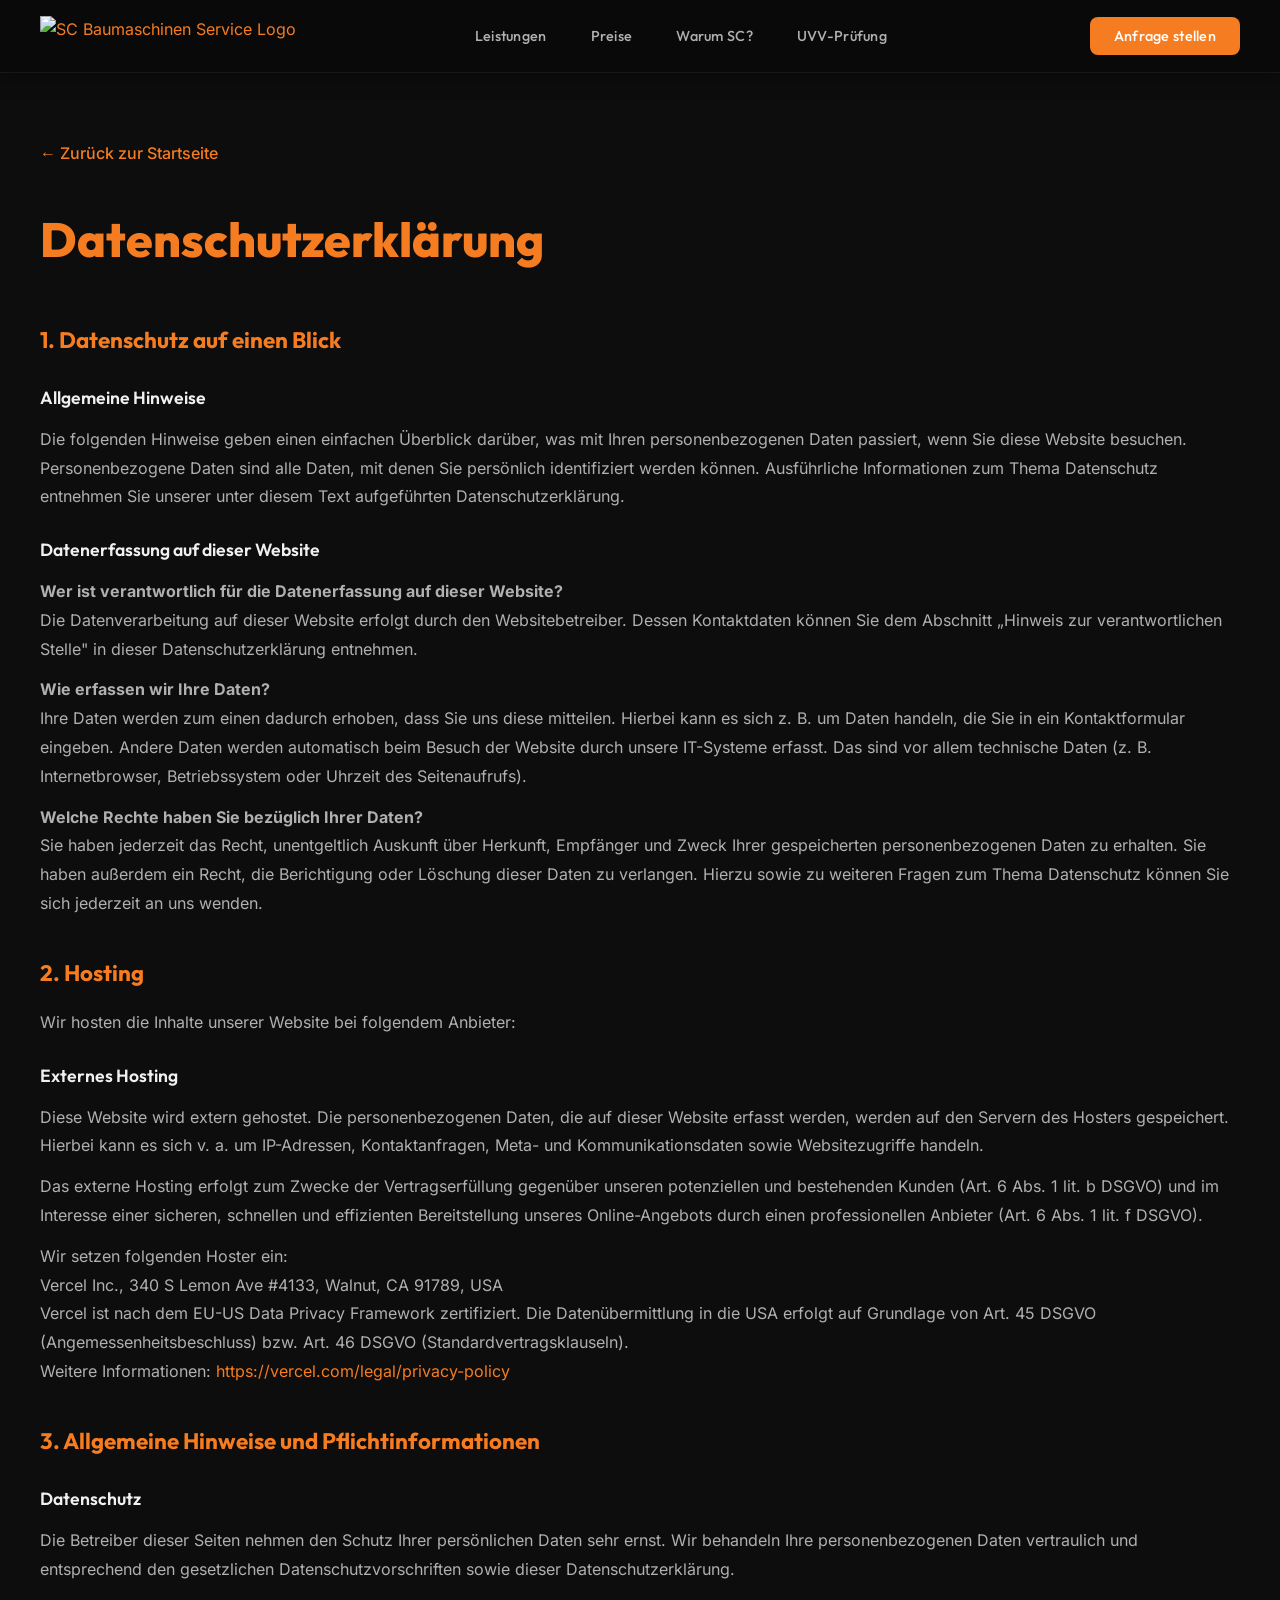
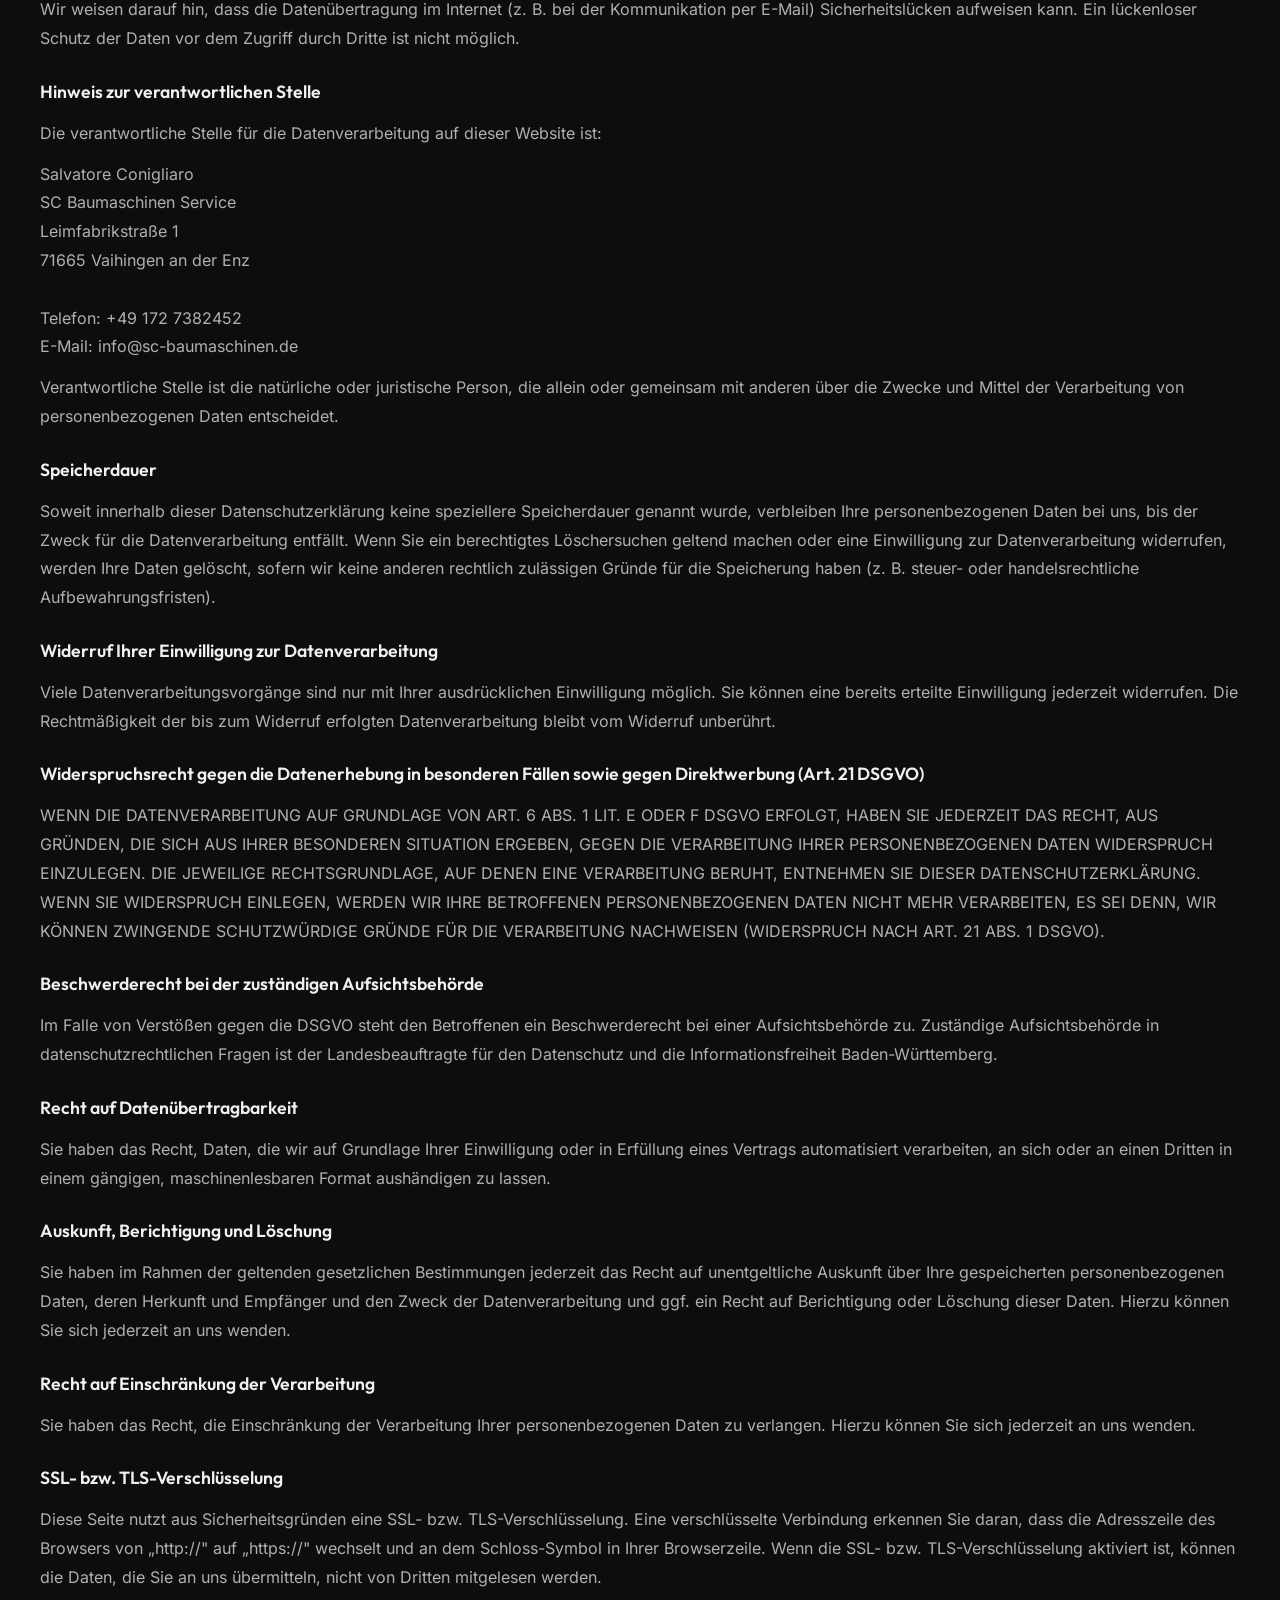
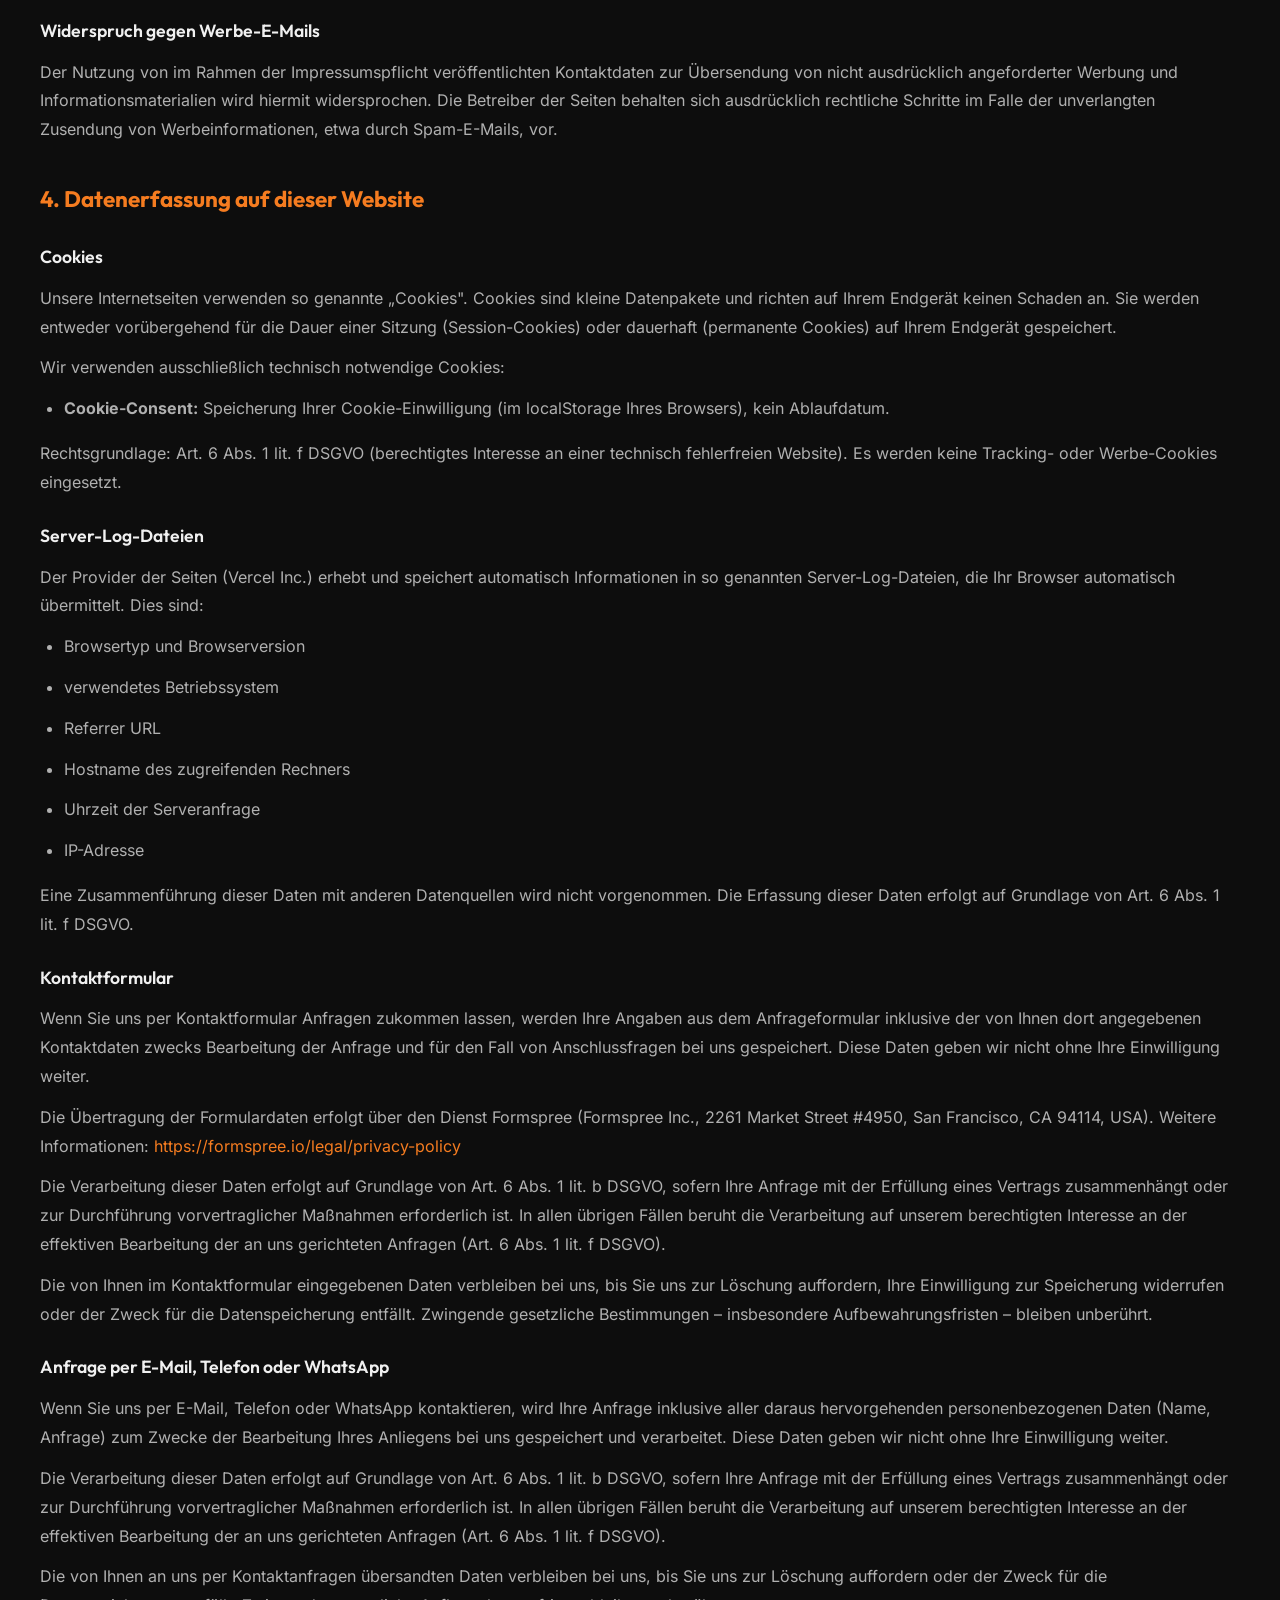
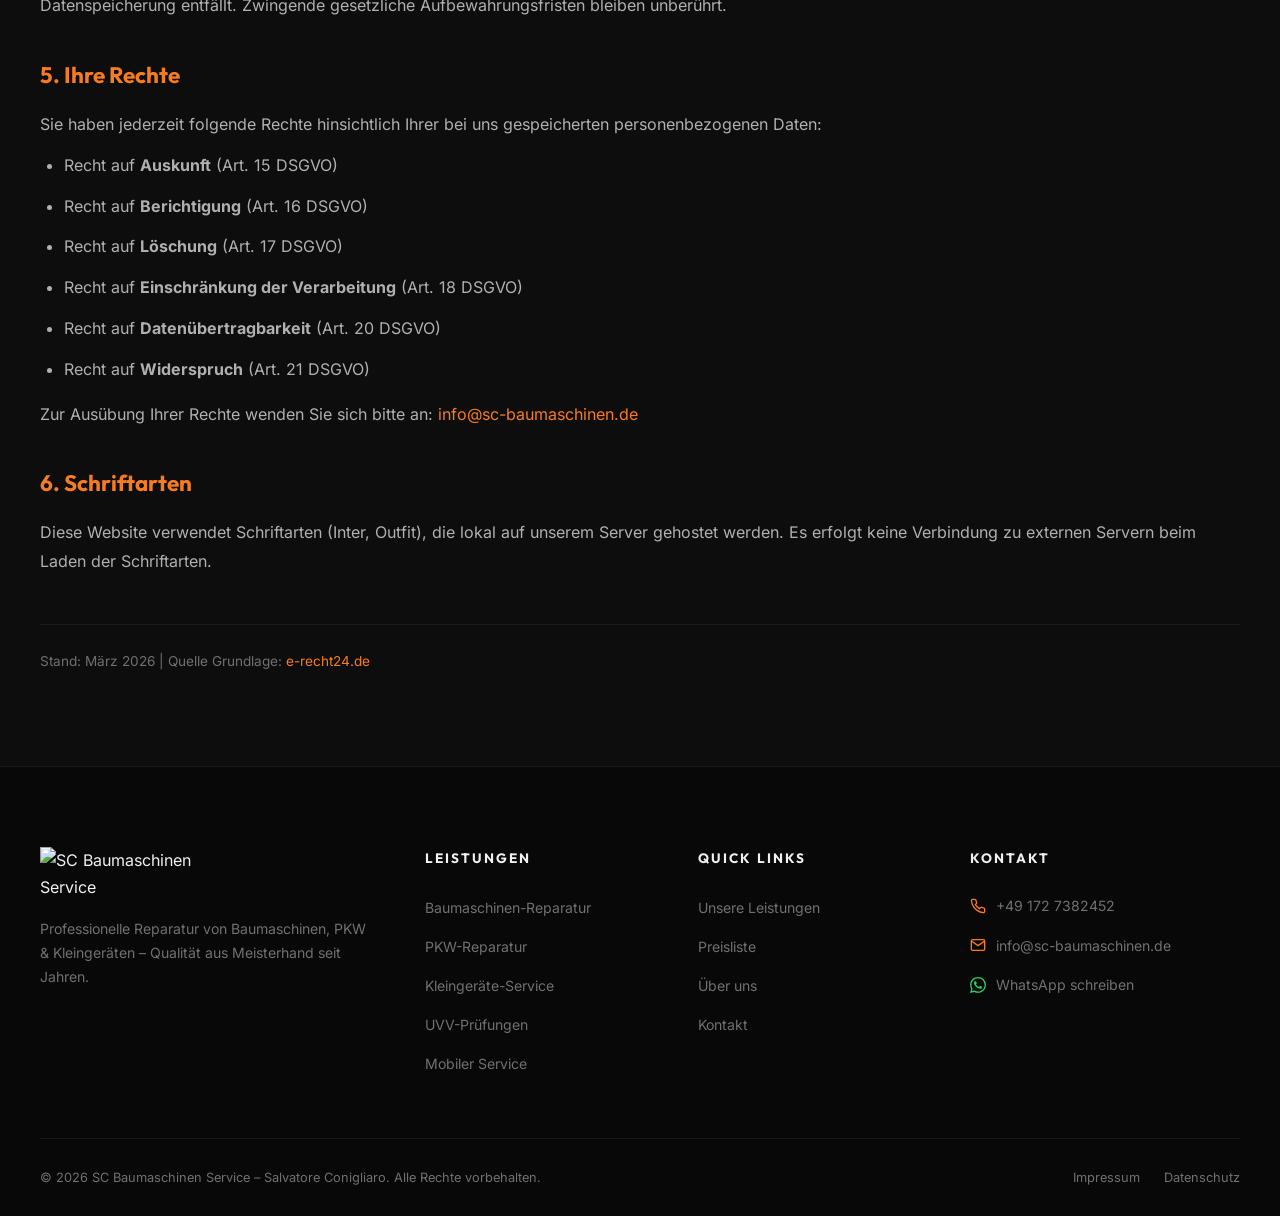
==== datenschutz.html @ 47d56f59 "fix: Header + Footer auf Legal-Seiten identisch mit index.html" ====
<!DOCTYPE html>
<html lang="de">

<head>
    <meta charset="UTF-8">
    <meta name="viewport" content="width=device-width, initial-scale=1.0">
    <title>Datenschutzerklärung | SC Baumaschinen Service</title>
    <meta name="robots" content="noindex, nofollow">
    <link rel="icon" type="image/svg+xml" href="assets/favicon.svg">
    <link rel="apple-touch-icon" href="assets/favicon.svg">
    <link rel="stylesheet" href="assets/fonts/fonts.css">
    <link rel="stylesheet" href="style.css">
    <style>
        .legal-page {
            padding: 140px 0 80px;
            min-height: 100vh;
        }

        .legal-page h1 {
            font-family: var(--font-heading);
            font-size: clamp(2rem, 4vw, 3rem);
            font-weight: 800;
            margin-bottom: 40px;
        }

        .legal-page h1 span {
            color: var(--primary);
        }

        .legal-page h2 {
            font-family: var(--font-heading);
            font-size: 1.4rem;
            font-weight: 700;
            margin: 36px 0 16px;
            color: var(--primary);
        }

        .legal-page h3 {
            font-family: var(--font-heading);
            font-size: 1.1rem;
            font-weight: 600;
            margin: 24px 0 12px;
        }

        .legal-page p,
        .legal-page li {
            color: var(--text-secondary);
            line-height: 1.8;
            margin-bottom: 12px;
        }

        .legal-page ul {
            padding-left: 24px;
            margin-bottom: 16px;
        }

        .legal-page a {
            color: var(--primary);
        }

        .legal-back {
            display: inline-flex;
            align-items: center;
            gap: 8px;
            color: var(--text-secondary);
            margin-bottom: 32px;
            font-weight: 500;
        }

        .legal-back:hover {
            color: var(--primary);
        }
    </style>
</head>

<body>

    <header class="header header--scrolled" id="header">
        <div class="header__container">
            <a href="index.html" class="header__logo">
                <img src="assets/logo-header.png" alt="SC Baumaschinen Service Logo" class="header__logo-img">
            </a>
            <nav class="header__nav" id="nav">
                <ul class="header__nav-list">
                    <li><a href="index.html#leistungen" class="header__nav-link">Leistungen</a></li>
                    <li><a href="index.html#preise" class="header__nav-link">Preise</a></li>
                    <li><a href="index.html#warum-sc" class="header__nav-link">Warum SC?</a></li>
                    <li><a href="index.html#uvv" class="header__nav-link">UVV-Prüfung</a></li>
                    <li class="header__nav-cta-mobile"><a href="index.html#kontakt" class="header__nav-link header__nav-link--cta">Anfrage stellen</a></li>
                </ul>
            </nav>
            <div class="header__cta">
                <a href="index.html#kontakt" class="header__nav-link header__nav-link--cta">Anfrage stellen</a>
            </div>
            <button class="header__burger" id="burger" aria-label="Menü öffnen">
                <span></span>
                <span></span>
                <span></span>
            </button>
        </div>
    </header>

    <main>
        <section class="legal-page section--dark">
            <div class="container">
                <a href="index.html" class="legal-back">← Zurück zur Startseite</a>
                <h1><span>Datenschutz&shy;erklärung</span></h1>

                <h2>1. Datenschutz auf einen Blick</h2>

                <h3>Allgemeine Hinweise</h3>
                <p>Die folgenden Hinweise geben einen einfachen Überblick darüber, was mit Ihren personenbezogenen Daten passiert, wenn Sie diese Website besuchen. Personenbezogene Daten sind alle Daten, mit denen Sie persönlich identifiziert werden können. Ausführliche Informationen zum Thema Datenschutz entnehmen Sie unserer unter diesem Text aufgeführten Datenschutzerklärung.</p>

                <h3>Datenerfassung auf dieser Website</h3>
                <p><strong>Wer ist verantwortlich für die Datenerfassung auf dieser Website?</strong><br>
                Die Datenverarbeitung auf dieser Website erfolgt durch den Websitebetreiber. Dessen Kontaktdaten können Sie dem Abschnitt „Hinweis zur verantwortlichen Stelle" in dieser Datenschutzerklärung entnehmen.</p>
                <p><strong>Wie erfassen wir Ihre Daten?</strong><br>
                Ihre Daten werden zum einen dadurch erhoben, dass Sie uns diese mitteilen. Hierbei kann es sich z.&nbsp;B. um Daten handeln, die Sie in ein Kontaktformular eingeben. Andere Daten werden automatisch beim Besuch der Website durch unsere IT-Systeme erfasst. Das sind vor allem technische Daten (z.&nbsp;B. Internetbrowser, Betriebssystem oder Uhrzeit des Seitenaufrufs).</p>
                <p><strong>Welche Rechte haben Sie bezüglich Ihrer Daten?</strong><br>
                Sie haben jederzeit das Recht, unentgeltlich Auskunft über Herkunft, Empfänger und Zweck Ihrer gespeicherten personenbezogenen Daten zu erhalten. Sie haben außerdem ein Recht, die Berichtigung oder Löschung dieser Daten zu verlangen. Hierzu sowie zu weiteren Fragen zum Thema Datenschutz können Sie sich jederzeit an uns wenden.</p>

                <h2>2. Hosting</h2>
                <p>Wir hosten die Inhalte unserer Website bei folgendem Anbieter:</p>
                <h3>Externes Hosting</h3>
                <p>Diese Website wird extern gehostet. Die personenbezogenen Daten, die auf dieser Website erfasst werden, werden auf den Servern des Hosters gespeichert. Hierbei kann es sich v.&nbsp;a. um IP-Adressen, Kontaktanfragen, Meta- und Kommunikationsdaten sowie Websitezugriffe handeln.</p>
                <p>Das externe Hosting erfolgt zum Zwecke der Vertragserfüllung gegenüber unseren potenziellen und bestehenden Kunden (Art. 6 Abs. 1 lit. b DSGVO) und im Interesse einer sicheren, schnellen und effizienten Bereitstellung unseres Online-Angebots durch einen professionellen Anbieter (Art. 6 Abs. 1 lit. f DSGVO).</p>
                <p>Wir setzen folgenden Hoster ein:<br>
                Vercel Inc., 340 S Lemon Ave #4133, Walnut, CA 91789, USA<br>
                Vercel ist nach dem EU-US Data Privacy Framework zertifiziert. Die Datenübermittlung in die USA erfolgt auf Grundlage von Art. 45 DSGVO (Angemessenheitsbeschluss) bzw. Art. 46 DSGVO (Standardvertragsklauseln).<br>
                Weitere Informationen: <a href="https://vercel.com/legal/privacy-policy" target="_blank" rel="noopener noreferrer">https://vercel.com/legal/privacy-policy</a></p>

                <h2>3. Allgemeine Hinweise und Pflicht&shy;informationen</h2>

                <h3>Datenschutz</h3>
                <p>Die Betreiber dieser Seiten nehmen den Schutz Ihrer persönlichen Daten sehr ernst. Wir behandeln Ihre personenbezogenen Daten vertraulich und entsprechend den gesetzlichen Datenschutzvorschriften sowie dieser Datenschutzerklärung.</p>
                <p>Wir weisen darauf hin, dass die Datenübertragung im Internet (z.&nbsp;B. bei der Kommunikation per E-Mail) Sicherheitslücken aufweisen kann. Ein lückenloser Schutz der Daten vor dem Zugriff durch Dritte ist nicht möglich.</p>

                <h3>Hinweis zur verantwortlichen Stelle</h3>
                <p>Die verantwortliche Stelle für die Datenverarbeitung auf dieser Website ist:</p>
                <p>Salvatore Conigliaro<br>
                SC Baumaschinen Service<br>
                Leimfabrikstraße 1<br>
                71665 Vaihingen an der Enz<br><br>
                Telefon: +49 172 7382452<br>
                E-Mail: info@sc-baumaschinen.de</p>
                <p>Verantwortliche Stelle ist die natürliche oder juristische Person, die allein oder gemeinsam mit anderen über die Zwecke und Mittel der Verarbeitung von personenbezogenen Daten entscheidet.</p>

                <h3>Speicherdauer</h3>
                <p>Soweit innerhalb dieser Datenschutzerklärung keine speziellere Speicherdauer genannt wurde, verbleiben Ihre personenbezogenen Daten bei uns, bis der Zweck für die Datenverarbeitung entfällt. Wenn Sie ein berechtigtes Löschersuchen geltend machen oder eine Einwilligung zur Datenverarbeitung widerrufen, werden Ihre Daten gelöscht, sofern wir keine anderen rechtlich zulässigen Gründe für die Speicherung haben (z.&nbsp;B. steuer- oder handelsrechtliche Aufbewahrungsfristen).</p>

                <h3>Widerruf Ihrer Einwilligung zur Datenverarbeitung</h3>
                <p>Viele Datenverarbeitungsvorgänge sind nur mit Ihrer ausdrücklichen Einwilligung möglich. Sie können eine bereits erteilte Einwilligung jederzeit widerrufen. Die Rechtmäßigkeit der bis zum Widerruf erfolgten Datenverarbeitung bleibt vom Widerruf unberührt.</p>

                <h3>Widerspruchsrecht gegen die Datenerhebung in besonderen Fällen sowie gegen Direktwerbung (Art. 21 DSGVO)</h3>
                <p>WENN DIE DATENVERARBEITUNG AUF GRUNDLAGE VON ART. 6 ABS. 1 LIT. E ODER F DSGVO ERFOLGT, HABEN SIE JEDERZEIT DAS RECHT, AUS GRÜNDEN, DIE SICH AUS IHRER BESONDEREN SITUATION ERGEBEN, GEGEN DIE VERARBEITUNG IHRER PERSONENBEZOGENEN DATEN WIDERSPRUCH EINZULEGEN. DIE JEWEILIGE RECHTSGRUNDLAGE, AUF DENEN EINE VERARBEITUNG BERUHT, ENTNEHMEN SIE DIESER DATENSCHUTZERKLÄRUNG. WENN SIE WIDERSPRUCH EINLEGEN, WERDEN WIR IHRE BETROFFENEN PERSONENBEZOGENEN DATEN NICHT MEHR VERARBEITEN, ES SEI DENN, WIR KÖNNEN ZWINGENDE SCHUTZWÜRDIGE GRÜNDE FÜR DIE VERARBEITUNG NACHWEISEN (WIDERSPRUCH NACH ART. 21 ABS. 1 DSGVO).</p>

                <h3>Beschwerderecht bei der zuständigen Aufsichtsbehörde</h3>
                <p>Im Falle von Verstößen gegen die DSGVO steht den Betroffenen ein Beschwerderecht bei einer Aufsichtsbehörde zu. Zuständige Aufsichtsbehörde in datenschutzrechtlichen Fragen ist der Landesbeauftragte für den Datenschutz und die Informationsfreiheit Baden-Württemberg.</p>

                <h3>Recht auf Datenübertragbarkeit</h3>
                <p>Sie haben das Recht, Daten, die wir auf Grundlage Ihrer Einwilligung oder in Erfüllung eines Vertrags automatisiert verarbeiten, an sich oder an einen Dritten in einem gängigen, maschinenlesbaren Format aushändigen zu lassen.</p>

                <h3>Auskunft, Berichtigung und Löschung</h3>
                <p>Sie haben im Rahmen der geltenden gesetzlichen Bestimmungen jederzeit das Recht auf unentgeltliche Auskunft über Ihre gespeicherten personenbezogenen Daten, deren Herkunft und Empfänger und den Zweck der Datenverarbeitung und ggf. ein Recht auf Berichtigung oder Löschung dieser Daten. Hierzu können Sie sich jederzeit an uns wenden.</p>

                <h3>Recht auf Einschränkung der Verarbeitung</h3>
                <p>Sie haben das Recht, die Einschränkung der Verarbeitung Ihrer personenbezogenen Daten zu verlangen. Hierzu können Sie sich jederzeit an uns wenden.</p>

                <h3>SSL- bzw. TLS-Verschlüsselung</h3>
                <p>Diese Seite nutzt aus Sicherheitsgründen eine SSL- bzw. TLS-Verschlüsselung. Eine verschlüsselte Verbindung erkennen Sie daran, dass die Adresszeile des Browsers von „http://" auf „https://" wechselt und an dem Schloss-Symbol in Ihrer Browserzeile. Wenn die SSL- bzw. TLS-Verschlüsselung aktiviert ist, können die Daten, die Sie an uns übermitteln, nicht von Dritten mitgelesen werden.</p>

                <h3>Widerspruch gegen Werbe-E-Mails</h3>
                <p>Der Nutzung von im Rahmen der Impressumspflicht veröffentlichten Kontaktdaten zur Übersendung von nicht ausdrücklich angeforderter Werbung und Informationsmaterialien wird hiermit widersprochen. Die Betreiber der Seiten behalten sich ausdrücklich rechtliche Schritte im Falle der unverlangten Zusendung von Werbeinformationen, etwa durch Spam-E-Mails, vor.</p>

                <h2>4. Datenerfassung auf dieser Website</h2>

                <h3>Cookies</h3>
                <p>Unsere Internetseiten verwenden so genannte „Cookies". Cookies sind kleine Datenpakete und richten auf Ihrem Endgerät keinen Schaden an. Sie werden entweder vorübergehend für die Dauer einer Sitzung (Session-Cookies) oder dauerhaft (permanente Cookies) auf Ihrem Endgerät gespeichert.</p>
                <p>Wir verwenden ausschließlich technisch notwendige Cookies:</p>
                <ul>
                    <li><strong>Cookie-Consent:</strong> Speicherung Ihrer Cookie-Einwilligung (im localStorage Ihres Browsers), kein Ablaufdatum.</li>
                </ul>
                <p>Rechtsgrundlage: Art. 6 Abs. 1 lit. f DSGVO (berechtigtes Interesse an einer technisch fehlerfreien Website). Es werden keine Tracking- oder Werbe-Cookies eingesetzt.</p>

                <h3>Server-Log-Dateien</h3>
                <p>Der Provider der Seiten (Vercel Inc.) erhebt und speichert automatisch Informationen in so genannten Server-Log-Dateien, die Ihr Browser automatisch übermittelt. Dies sind:</p>
                <ul>
                    <li>Browsertyp und Browserversion</li>
                    <li>verwendetes Betriebssystem</li>
                    <li>Referrer URL</li>
                    <li>Hostname des zugreifenden Rechners</li>
                    <li>Uhrzeit der Serveranfrage</li>
                    <li>IP-Adresse</li>
                </ul>
                <p>Eine Zusammenführung dieser Daten mit anderen Datenquellen wird nicht vorgenommen. Die Erfassung dieser Daten erfolgt auf Grundlage von Art. 6 Abs. 1 lit. f DSGVO.</p>

                <h3>Kontaktformular</h3>
                <p>Wenn Sie uns per Kontaktformular Anfragen zukommen lassen, werden Ihre Angaben aus dem Anfrageformular inklusive der von Ihnen dort angegebenen Kontaktdaten zwecks Bearbeitung der Anfrage und für den Fall von Anschlussfragen bei uns gespeichert. Diese Daten geben wir nicht ohne Ihre Einwilligung weiter.</p>
                <p>Die Übertragung der Formulardaten erfolgt über den Dienst Formspree (Formspree Inc., 2261 Market Street #4950, San Francisco, CA 94114, USA). Weitere Informationen: <a href="https://formspree.io/legal/privacy-policy" target="_blank" rel="noopener noreferrer">https://formspree.io/legal/privacy-policy</a></p>
                <p>Die Verarbeitung dieser Daten erfolgt auf Grundlage von Art. 6 Abs. 1 lit. b DSGVO, sofern Ihre Anfrage mit der Erfüllung eines Vertrags zusammenhängt oder zur Durchführung vorvertraglicher Maßnahmen erforderlich ist. In allen übrigen Fällen beruht die Verarbeitung auf unserem berechtigten Interesse an der effektiven Bearbeitung der an uns gerichteten Anfragen (Art. 6 Abs. 1 lit. f DSGVO).</p>
                <p>Die von Ihnen im Kontaktformular eingegebenen Daten verbleiben bei uns, bis Sie uns zur Löschung auffordern, Ihre Einwilligung zur Speicherung widerrufen oder der Zweck für die Datenspeicherung entfällt. Zwingende gesetzliche Bestimmungen – insbesondere Aufbewahrungsfristen – bleiben unberührt.</p>

                <h3>Anfrage per E-Mail, Telefon oder WhatsApp</h3>
                <p>Wenn Sie uns per E-Mail, Telefon oder WhatsApp kontaktieren, wird Ihre Anfrage inklusive aller daraus hervorgehenden personenbezogenen Daten (Name, Anfrage) zum Zwecke der Bearbeitung Ihres Anliegens bei uns gespeichert und verarbeitet. Diese Daten geben wir nicht ohne Ihre Einwilligung weiter.</p>
                <p>Die Verarbeitung dieser Daten erfolgt auf Grundlage von Art. 6 Abs. 1 lit. b DSGVO, sofern Ihre Anfrage mit der Erfüllung eines Vertrags zusammenhängt oder zur Durchführung vorvertraglicher Maßnahmen erforderlich ist. In allen übrigen Fällen beruht die Verarbeitung auf unserem berechtigten Interesse an der effektiven Bearbeitung der an uns gerichteten Anfragen (Art. 6 Abs. 1 lit. f DSGVO).</p>
                <p>Die von Ihnen an uns per Kontaktanfragen übersandten Daten verbleiben bei uns, bis Sie uns zur Löschung auffordern oder der Zweck für die Datenspeicherung entfällt. Zwingende gesetzliche Aufbewahrungsfristen bleiben unberührt.</p>

                <h2>5. Ihre Rechte</h2>
                <p>Sie haben jederzeit folgende Rechte hinsichtlich Ihrer bei uns gespeicherten personenbezogenen Daten:</p>
                <ul>
                    <li>Recht auf <strong>Auskunft</strong> (Art. 15 DSGVO)</li>
                    <li>Recht auf <strong>Berichtigung</strong> (Art. 16 DSGVO)</li>
                    <li>Recht auf <strong>Löschung</strong> (Art. 17 DSGVO)</li>
                    <li>Recht auf <strong>Einschränkung der Verarbeitung</strong> (Art. 18 DSGVO)</li>
                    <li>Recht auf <strong>Datenübertragbarkeit</strong> (Art. 20 DSGVO)</li>
                    <li>Recht auf <strong>Widerspruch</strong> (Art. 21 DSGVO)</li>
                </ul>
                <p>Zur Ausübung Ihrer Rechte wenden Sie sich bitte an: <a href="mailto:info@sc-baumaschinen.de">info@sc-baumaschinen.de</a></p>

                <h2>6. Schriftarten</h2>
                <p>Diese Website verwendet Schriftarten (Inter, Outfit), die lokal auf unserem Server gehostet werden. Es erfolgt keine Verbindung zu externen Servern beim Laden der Schriftarten.</p>

                <p style="margin-top: 48px; padding-top: 24px; border-top: 1px solid var(--border-subtle); color: var(--text-muted); font-size: 0.85rem;">
                    Stand: März 2026 | Quelle Grundlage: <a href="https://www.e-recht24.de" target="_blank" rel="noopener noreferrer">e-recht24.de</a>
                </p>
            </div>
        </section>
    </main>

    <footer class="footer">
        <div class="container">
            <div class="footer__grid">
                <div class="footer__col">
                    <img src="assets/logo.png" alt="SC Baumaschinen Service" class="footer__logo" loading="lazy">
                    <p class="footer__desc">Professionelle Reparatur von Baumaschinen, PKW & Kleingeräten – Qualität aus Meisterhand seit Jahren.</p>
                </div>
                <div class="footer__col">
                    <h4 class="footer__heading">Leistungen</h4>
                    <ul class="footer__links">
                        <li><a href="index.html#leistungen">Baumaschinen-Reparatur</a></li>
                        <li><a href="index.html#leistungen">PKW-Reparatur</a></li>
                        <li><a href="index.html#leistungen">Kleingeräte-Service</a></li>
                        <li><a href="index.html#uvv">UVV-Prüfungen</a></li>
                        <li><a href="index.html#leistungen">Mobiler Service</a></li>
                    </ul>
                </div>
                <div class="footer__col">
                    <h4 class="footer__heading">Quick Links</h4>
                    <ul class="footer__links">
                        <li><a href="index.html#leistungen">Unsere Leistungen</a></li>
                        <li><a href="index.html#preise">Preisliste</a></li>
                        <li><a href="index.html#warum-sc">Über uns</a></li>
                        <li><a href="index.html#kontakt">Kontakt</a></li>
                    </ul>
                </div>
                <div class="footer__col">
                    <h4 class="footer__heading">Kontakt</h4>
                    <ul class="footer__links footer__contact">
                        <li>
                            <svg viewBox="0 0 24 24" fill="none" stroke="currentColor" stroke-width="2">
                                <path d="M22 16.92v3a2 2 0 0 1-2.18 2 19.79 19.79 0 0 1-8.63-3.07 19.5 19.5 0 0 1-6-6 19.79 19.79 0 0 1-3.07-8.67A2 2 0 0 1 4.11 2h3a2 2 0 0 1 2 1.72c.127.96.361 1.903.7 2.81a2 2 0 0 1-.45 2.11L8.09 9.91a16 16 0 0 0 6 6l1.27-1.27a2 2 0 0 1 2.11-.45c.907.339 1.85.573 2.81.7A2 2 0 0 1 22 16.92z" />
                            </svg>
                            <a href="tel:+491727382452">+49 172 7382452</a>
                        </li>
                        <li>
                            <svg viewBox="0 0 24 24" fill="none" stroke="currentColor" stroke-width="2">
                                <path d="M4 4h16c1.1 0 2 .9 2 2v12c0 1.1-.9 2-2 2H4c-1.1 0-2-.9-2-2V6c0-1.1.9-2 2-2z" />
                                <polyline points="22,6 12,13 2,6" />
                            </svg>
                            <a href="mailto:info@sc-baumaschinen.de">info@sc-baumaschinen.de</a>
                        </li>
                        <li>
                            <svg viewBox="0 0 24 24" fill="currentColor">
                                <path d="M17.472 14.382c-.297-.149-1.758-.867-2.03-.967-.273-.099-.471-.148-.67.15-.197.297-.767.966-.94 1.164-.173.199-.347.223-.644.075-.297-.15-1.255-.463-2.39-1.475-.883-.788-1.48-1.761-1.653-2.059-.173-.297-.018-.458.13-.606.134-.133.298-.347.446-.52.149-.174.198-.298.298-.497.099-.198.05-.371-.025-.52-.075-.149-.669-1.612-.916-2.207-.242-.579-.487-.5-.669-.51-.173-.008-.371-.01-.57-.01-.198 0-.52.074-.792.372-.272.297-1.04 1.016-1.04 2.479 0 1.462 1.065 2.875 1.213 3.074.149.198 2.096 3.2 5.077 4.487.709.306 1.262.489 1.694.625.712.227 1.36.195 1.871.118.571-.085 1.758-.719 2.006-1.413.248-.694.248-1.289.173-1.413-.074-.124-.272-.198-.57-.347m-5.421 7.403h-.004a9.87 9.87 0 01-5.031-1.378l-.361-.214-3.741.982.998-3.648-.235-.374a9.86 9.86 0 01-1.51-5.26c.001-5.45 4.436-9.884 9.888-9.884 2.64 0 5.122 1.03 6.988 2.898a9.825 9.825 0 012.893 6.994c-.003 5.45-4.437 9.884-9.885 9.884m8.413-18.297A11.815 11.815 0 0012.05 0C5.495 0 .16 5.335.157 11.892c0 2.096.547 4.142 1.588 5.945L.057 24l6.305-1.654a11.882 11.882 0 005.683 1.448h.005c6.554 0 11.89-5.335 11.893-11.893a11.821 11.821 0 00-3.48-8.413z"/>
                            </svg>
                            <a href="https://wa.me/491727382452?text=Hallo%2C%20ich%20habe%20eine%20Anfrage." target="_blank" rel="noopener noreferrer">WhatsApp schreiben</a>
                        </li>
                    </ul>
                </div>
            </div>
            <div class="footer__bottom">
                <p>&copy; 2026 SC Baumaschinen Service – Salvatore Conigliaro. Alle Rechte vorbehalten.</p>
                <div class="footer__legal">
                    <a href="impressum.html">Impressum</a>
                    <a href="datenschutz.html">Datenschutz</a>
                </div>
            </div>
        </div>
    </footer>

    <script>
        document.getElementById('burger').addEventListener('click', function () {
            this.classList.toggle('header__burger--active');
            document.getElementById('nav').classList.toggle('header__nav--open');
        });
    </script>
</body>

</html>
---- assets/fonts/fonts.css ----
/* Inter */
@font-face {
  font-family: 'Inter';
  font-style: normal;
  font-weight: 300 900;
  font-display: swap;
  src: url(inter-latin-ext.woff2) format('woff2');
  unicode-range: U+0100-02BA, U+02BD-02C5, U+02C7-02CC, U+02CE-02D7, U+02DD-02FF, U+0304, U+0308, U+0329, U+1D00-1DBF, U+1E00-1E9F, U+1EF2-1EFF, U+2020, U+20A0-20AB, U+20AD-20C0, U+2113, U+2C60-2C7F, U+A720-A7FF;
}
@font-face {
  font-family: 'Inter';
  font-style: normal;
  font-weight: 300 900;
  font-display: swap;
  src: url(inter-latin.woff2) format('woff2');
  unicode-range: U+0000-00FF, U+0131, U+0152-0153, U+02BB-02BC, U+02C6, U+02DA, U+02DC, U+0304, U+0308, U+0329, U+2000-206F, U+20AC, U+2122, U+2191, U+2193, U+2212, U+2215, U+FEFF, U+FFFD;
}

/* Outfit */
@font-face {
  font-family: 'Outfit';
  font-style: normal;
  font-weight: 400 900;
  font-display: swap;
  src: url(outfit-latin-ext.woff2) format('woff2');
  unicode-range: U+0100-02BA, U+02BD-02C5, U+02C7-02CC, U+02CE-02D7, U+02DD-02FF, U+0304, U+0308, U+0329, U+1D00-1DBF, U+1E00-1E9F, U+1EF2-1EFF, U+2020, U+20A0-20AB, U+20AD-20C0, U+2113, U+2C60-2C7F, U+A720-A7FF;
}
@font-face {
  font-family: 'Outfit';
  font-style: normal;
  font-weight: 400 900;
  font-display: swap;
  src: url(outfit-latin.woff2) format('woff2');
  unicode-range: U+0000-00FF, U+0131, U+0152-0153, U+02BB-02BC, U+02C6, U+02DA, U+02DC, U+0304, U+0308, U+0329, U+2000-206F, U+20AC, U+2122, U+2191, U+2193, U+2212, U+2215, U+FEFF, U+FFFD;
}
---- style.css ----
/* ═══════════════════════════════════════════════════════════════
   SC BAUMASCHINEN SERVICE – DESIGN SYSTEM
   ═══════════════════════════════════════════════════════════════ */

/* ── CSS Custom Properties ─────────────────────────────────── */
:root {
    /* Primary Colors (Orange from Logo) */
    --primary: #F57C20;
    --primary-dark: #D4690E;
    --primary-light: #FF9A3C;
    --primary-glow: rgba(245, 124, 32, 0.4);
    --primary-subtle: rgba(245, 124, 32, 0.08);

    /* Dark Theme */
    --bg-body: #0A0A0A;
    --bg-dark: #0D0D0D;
    --bg-surface: #141414;
    --bg-elevated: #1A1A1A;
    --bg-card: #1E1E1E;
    --bg-card-hover: #252525;
    --bg-input: #1A1A1A;

    /* Text */
    --text-primary: #F0F0F0;
    --text-secondary: #B0B0B0;
    --text-muted: #707070;
    --text-accent: var(--primary);

    /* Borders */
    --border-subtle: rgba(255, 255, 255, 0.06);
    --border-light: rgba(255, 255, 255, 0.1);
    --border-accent: rgba(245, 124, 32, 0.3);

    /* Shadows */
    --shadow-sm: 0 2px 8px rgba(0, 0, 0, 0.3);
    --shadow-md: 0 4px 20px rgba(0, 0, 0, 0.4);
    --shadow-lg: 0 8px 40px rgba(0, 0, 0, 0.5);
    --shadow-glow: 0 0 30px rgba(245, 124, 32, 0.2);
    --shadow-glow-strong: 0 0 60px rgba(245, 124, 32, 0.35);

    /* Typography */
    --font-heading: 'Outfit', sans-serif;
    --font-body: 'Inter', sans-serif;

    /* Spacing */
    --section-py: clamp(80px, 10vw, 140px);
    --container-max: 1400px;
    --container-px: clamp(20px, 5vw, 40px);

    /* Transitions */
    --transition-fast: 0.2s cubic-bezier(0.4, 0, 0.2, 1);
    --transition-med: 0.4s cubic-bezier(0.4, 0, 0.2, 1);
    --transition-slow: 0.6s cubic-bezier(0.4, 0, 0.2, 1);

    /* Border Radius */
    --radius-sm: 8px;
    --radius-md: 12px;
    --radius-lg: 16px;
    --radius-xl: 24px;
}

/* ── Reset & Base ──────────────────────────────────────────── */
*,
*::before,
*::after {
    margin: 0;
    padding: 0;
    box-sizing: border-box;
}

html {
    scroll-behavior: smooth;
    -webkit-font-smoothing: antialiased;
    -moz-osx-font-smoothing: grayscale;
}

body {
    font-family: var(--font-body);
    background: var(--bg-body);
    color: var(--text-primary);
    line-height: 1.7;
    overflow-x: hidden;
    max-width: 100vw;
}

img {
    max-width: 100%;
    height: auto;
    display: block;
}

a {
    color: var(--primary);
    text-decoration: none;
    transition: color var(--transition-fast);
}

a:hover {
    color: var(--primary-light);
}

::selection {
    background: var(--primary);
    color: white;
}

/* ── Container ─────────────────────────────────────────────── */
.container {
    max-width: var(--container-max);
    margin: 0 auto;
    padding: 0 var(--container-px);
}

/* ── Section ───────────────────────────────────────────────── */
.section {
    padding: var(--section-py) 0;
    position: relative;
}

.section--dark {
    background: var(--bg-dark);
}

.section--darker {
    background: var(--bg-surface);
}

.section__header {
    text-align: center;
    margin-bottom: clamp(48px, 6vw, 80px);
}

.section__label {
    display: inline-block;
    font-family: var(--font-heading);
    font-size: 0.85rem;
    font-weight: 600;
    text-transform: uppercase;
    letter-spacing: 3px;
    color: var(--primary);
    margin-bottom: 16px;
    position: relative;
    padding: 6px 20px;
    background: var(--primary-subtle);
    border: 1px solid var(--border-accent);
    border-radius: 100px;
}

.section__title {
    font-family: var(--font-heading);
    font-size: clamp(2rem, 4vw, 3.2rem);
    font-weight: 800;
    line-height: 1.15;
    margin-bottom: 20px;
    letter-spacing: -0.02em;
}

.section__subtitle {
    font-size: clamp(1rem, 1.5vw, 1.15rem);
    color: var(--text-secondary);
    max-width: 640px;
    margin: 0 auto;
    line-height: 1.7;
}

.text-accent {
    color: var(--primary);
}

/* ── Buttons ───────────────────────────────────────────────── */
.btn {
    display: inline-flex;
    align-items: center;
    justify-content: center;
    gap: 10px;
    font-family: var(--font-heading);
    font-weight: 600;
    font-size: 0.95rem;
    padding: 14px 32px;
    border-radius: var(--radius-sm);
    border: 2px solid transparent;
    cursor: pointer;
    transition: all var(--transition-fast);
    text-decoration: none;
    position: relative;
    overflow: hidden;
    white-space: nowrap;
}

.btn__icon {
    width: 18px;
    height: 18px;
    flex-shrink: 0;
}

.btn__icon--right {
    margin-left: -4px;
}

.btn--primary {
    background: var(--primary);
    color: white;
    border-color: var(--primary);
    box-shadow: 0 4px 15px rgba(245, 124, 32, 0.3);
}

.btn--primary:hover {
    background: var(--primary-dark);
    border-color: var(--primary-dark);
    box-shadow: 0 6px 25px rgba(245, 124, 32, 0.4);
    transform: translateY(-2px);
    color: white;
}

.btn--primary:active {
    transform: translateY(0);
}

.btn--outline {
    background: transparent;
    color: var(--text-primary);
    border-color: var(--border-light);
}

.btn--outline:hover {
    border-color: var(--primary);
    color: var(--primary);
    background: var(--primary-subtle);
}

.btn--lg {
    padding: 18px 40px;
    font-size: 1.05rem;
}

.btn--sm {
    padding: 10px 20px;
    font-size: 0.85rem;
}

.btn--full {
    width: 100%;
}

.btn--whatsapp {
    background: #25D366;
    color: white;
    border-color: #25D366;
    gap: 12px;
}

.btn--whatsapp svg {
    width: 22px;
    height: 22px;
}

.btn--whatsapp:hover {
    background: #1da851;
    border-color: #1da851;
    transform: translateY(-2px);
    color: white;
}

.btn__loader {
    display: none;
    width: 20px;
    height: 20px;
    border: 2px solid rgba(255, 255, 255, 0.3);
    border-top-color: white;
    border-radius: 50%;
    animation: spin 0.6s linear infinite;
}

.btn--loading .btn__text {
    opacity: 0;
}

.btn--loading .btn__loader {
    display: block;
    position: absolute;
}

@keyframes spin {
    to {
        transform: rotate(360deg);
    }
}

/* ═══════════════════════════════════════════════════════════════
   HEADER
   ═══════════════════════════════════════════════════════════════ */
.header {
    position: fixed;
    top: 0;
    left: 0;
    right: 0;
    z-index: 1000;
    transition: background var(--transition-med), box-shadow var(--transition-med);
    padding: 16px 0;
    border-bottom: 1px solid transparent;
}

.header--scrolled {
    background: rgba(10, 10, 10, 0.95);
    backdrop-filter: blur(20px);
    -webkit-backdrop-filter: blur(20px);
    border-bottom: 1px solid var(--border-subtle);
    box-shadow: var(--shadow-md);
}

.header__container {
    max-width: var(--container-max);
    margin: 0 auto;
    padding: 0 var(--container-px);
    display: flex;
    align-items: center;
    justify-content: space-between;
}

.header__logo {
    display: flex;
    align-items: center;
    flex-shrink: 0;
}

.header__logo-img {
    height: 40px;
    width: auto;
    transition: height var(--transition-med);
}

.header__logo-text {
    font-family: var(--font-heading);
    font-weight: 800;
    font-size: 1.1rem;
    color: var(--text-white);
    letter-spacing: 0.05em;
    white-space: nowrap;
    transition: font-size var(--transition-med);
}

.header__logo-sc {
    color: var(--primary);
    font-size: 1.4rem;
}

.header--scrolled .header__logo-img {
    height: 40px;
}

.header--scrolled .header__logo-text {
    font-size: 1.1rem;
}

.header--scrolled .header__logo-sc {
    font-size: 1.4rem;
}

.header__nav {
    flex: 1;
    display: flex;
    justify-content: center;
}

.header__nav-list {
    display: flex;
    list-style: none;
    gap: 8px;
    align-items: center;
}

.header__cta {
    flex-shrink: 0;
    margin-left: 24px;
}

.header__nav-cta-mobile {
    display: none;
}

.header__nav-link {
    font-family: var(--font-heading);
    font-weight: 500;
    font-size: 0.9rem;
    color: var(--text-secondary);
    padding: 10px 18px;
    border-radius: var(--radius-sm);
    transition: all var(--transition-fast);
    letter-spacing: 0.02em;
}

.header__nav-link:hover {
    color: var(--text-primary);
    background: rgba(255, 255, 255, 0.05);
}

.header__nav-link--cta {
    background: var(--primary);
    color: white;
    padding: 10px 24px;
}

.header__nav-link--cta:hover {
    background: var(--primary-dark);
    color: white;
}

/* Burger Menu */
.header__burger {
    display: none;
    flex-direction: column;
    gap: 6px;
    background: none;
    border: none;
    cursor: pointer;
    padding: 8px;
    z-index: 1001;
}

.header__burger span {
    display: block;
    width: 28px;
    height: 2px;
    background: var(--text-primary);
    transition: all var(--transition-fast);
    border-radius: 2px;
}

.header__burger--active span:nth-child(1) {
    transform: rotate(45deg) translate(6px, 6px);
}

.header__burger--active span:nth-child(2) {
    opacity: 0;
}

.header__burger--active span:nth-child(3) {
    transform: rotate(-45deg) translate(6px, -6px);
}

/* ═══════════════════════════════════════════════════════════════
   HERO
   ═══════════════════════════════════════════════════════════════ */
.hero {
    position: relative;
    min-height: 100vh;
    display: flex;
    align-items: center;
    justify-content: center;
    overflow: hidden;
}

.hero__bg {
    position: absolute;
    inset: 0;
    z-index: 0;
    overflow: hidden;
}

.hero__bg-img {
    width: 100%;
    height: 100%;
    object-fit: cover;
    animation: kenBurns 25s ease-in-out infinite alternate;
    transform-origin: 60% 40%;
}

@keyframes kenBurns {
    0% {
        transform: scale(1) translate(0, 0);
    }

    50% {
        transform: scale(1.12) translate(-1.5%, 1%);
    }

    100% {
        transform: scale(1.08) translate(1%, -0.5%);
    }
}

.hero__overlay {
    position: absolute;
    inset: 0;
    background:
        radial-gradient(ellipse at center, rgba(10, 10, 10, 0.5) 0%, rgba(10, 10, 10, 0.85) 70%),
        linear-gradient(180deg, rgba(10, 10, 10, 0.3) 0%, rgba(10, 10, 10, 0.9) 100%);
}

/* CSS Gradient fallback for hero background */
.hero__bg-img[src=""]~.hero__overlay,
.hero__bg-img:not([src])~.hero__overlay {
    background:
        radial-gradient(ellipse at 30% 50%, rgba(245, 124, 32, 0.12) 0%, transparent 60%),
        radial-gradient(ellipse at 70% 80%, rgba(245, 124, 32, 0.08) 0%, transparent 50%),
        linear-gradient(135deg, #0D0D0D 0%, #1A1A1A 50%, #0D0D0D 100%);
}

.hero__particles {
    position: absolute;
    inset: 0;
    z-index: 1;
    pointer-events: none;
}

.hero__content {
    position: relative;
    z-index: 2;
    text-align: center;
    padding: 120px var(--container-px) 80px;
    max-width: 900px;
}

.hero__logo-wrapper {
    position: relative;
    display: inline-block;
    margin-bottom: 40px;
}

.hero__logo {
    width: clamp(280px, 50vw, 500px);
    height: auto;
    position: relative;
    z-index: 1;
    filter: drop-shadow(0 0 30px rgba(245, 124, 32, 0.3));
}

.hero__logo-glow {
    position: absolute;
    top: 50%;
    left: 50%;
    transform: translate(-50%, -50%);
    width: 120%;
    height: 120%;
    background: radial-gradient(ellipse, rgba(245, 124, 32, 0.15) 0%, transparent 70%);
    animation: pulseGlow 4s ease-in-out infinite;
    z-index: 0;
}

@keyframes pulseGlow {

    0%,
    100% {
        opacity: 0.5;
        transform: translate(-50%, -50%) scale(1);
    }

    50% {
        opacity: 1;
        transform: translate(-50%, -50%) scale(1.1);
    }
}

.hero__title {
    font-family: var(--font-heading);
    font-size: clamp(1.8rem, 4vw, 3.2rem);
    font-weight: 800;
    line-height: 1.15;
    margin-bottom: 20px;
    letter-spacing: -0.02em;
}

.hero__title-accent {
    color: var(--primary);
}

.hero__subtitle {
    font-size: clamp(1rem, 1.8vw, 1.25rem);
    color: var(--text-secondary);
    margin-bottom: 40px;
    line-height: 1.7;
}

.hero__cta {
    display: flex;
    gap: 16px;
    justify-content: center;
    flex-wrap: wrap;
}

.hero__cta .btn {
    flex: 1 1 0;
    min-width: 200px;
    max-width: 280px;
}

.hero__scroll-indicator {
    display: flex;
    flex-direction: column;
    align-items: center;
    gap: 8px;
    margin-top: 32px;
    color: var(--text-muted);
    font-size: 0.8rem;
    letter-spacing: 1px;
    animation: fadeInUp 1s ease 1.5s both;
}

.hero__scroll-arrow {
    width: 24px;
    height: 40px;
    border: 2px solid var(--border-light);
    border-radius: 12px;
    position: relative;
}

.hero__scroll-arrow::after {
    content: '';
    position: absolute;
    top: 8px;
    left: 50%;
    transform: translateX(-50%);
    width: 3px;
    height: 8px;
    background: var(--primary);
    border-radius: 2px;
    animation: scrollDown 1.5s ease-in-out infinite;
}

@keyframes scrollDown {
    0% {
        opacity: 1;
        transform: translateX(-50%) translateY(0);
    }

    100% {
        opacity: 0;
        transform: translateX(-50%) translateY(16px);
    }
}

/* ═══════════════════════════════════════════════════════════════
   SERVICES
   ═══════════════════════════════════════════════════════════════ */
.services-grid {
    display: grid;
    grid-template-columns: repeat(4, 1fr);
    gap: 24px;
}

.service-card {
    background: var(--bg-card);
    border: 1px solid var(--border-subtle);
    border-radius: var(--radius-lg);
    padding: 36px 28px;
    transition: all var(--transition-med);
    position: relative;
    overflow: hidden;
}

.service-card::before {
    content: '';
    position: absolute;
    top: 0;
    left: 0;
    right: 0;
    height: 3px;
    background: linear-gradient(90deg, var(--primary), var(--primary-light));
    opacity: 0;
    transition: opacity var(--transition-med);
}

.service-card:hover {
    transform: translateY(-6px);
    border-color: var(--border-accent);
    box-shadow: var(--shadow-glow);
    background: var(--bg-card-hover);
}

.service-card:hover::before {
    opacity: 1;
}

.service-card__icon-wrap {
    width: 64px;
    height: 64px;
    display: flex;
    align-items: center;
    justify-content: center;
    margin-bottom: 24px;
    background: var(--primary-subtle);
    border: 1px solid var(--border-accent);
    border-radius: var(--radius-md);
    transition: all var(--transition-med);
}

.service-card:hover .service-card__icon-wrap {
    background: rgba(245, 124, 32, 0.15);
    box-shadow: 0 0 20px rgba(245, 124, 32, 0.2);
}

.service-card__icon {
    width: 36px;
    height: 36px;
    color: var(--primary);
}

.service-card__title {
    font-family: var(--font-heading);
    font-size: 1.2rem;
    font-weight: 700;
    margin-bottom: 12px;
    letter-spacing: -0.01em;
}

.service-card__desc {
    font-size: 0.9rem;
    color: var(--text-secondary);
    line-height: 1.6;
    margin-bottom: 20px;
}

.service-card__price {
    font-family: var(--font-heading);
    font-weight: 700;
    font-size: 0.95rem;
    color: var(--primary);
    padding: 6px 16px;
    background: var(--primary-subtle);
    border: 1px solid var(--border-accent);
    border-radius: 100px;
    display: inline-block;
}

/* ═══════════════════════════════════════════════════════════════
   PRICING
   ═══════════════════════════════════════════════════════════════ */
.pricing-grid {
    display: grid;
    grid-template-columns: repeat(2, 1fr);
    gap: 32px;
    margin-bottom: 48px;
}

.pricing-card {
    background: var(--bg-card);
    border: 1px solid var(--border-subtle);
    border-radius: var(--radius-lg);
    overflow: hidden;
    transition: all var(--transition-med);
}

.pricing-card:hover {
    border-color: var(--border-accent);
    box-shadow: var(--shadow-glow);
}

.pricing-card--highlight {
    border-color: var(--primary);
    position: relative;
}

.pricing-card--highlight::before {
    content: '';
    position: absolute;
    inset: 0;
    background: radial-gradient(ellipse at top center, rgba(245, 124, 32, 0.06) 0%, transparent 70%);
    pointer-events: none;
}

.pricing-card__header {
    padding: 28px 32px 20px;
    display: flex;
    align-items: center;
    justify-content: space-between;
    border-bottom: 1px solid var(--border-subtle);
}

.pricing-card__title {
    font-family: var(--font-heading);
    font-size: 1.4rem;
    font-weight: 700;
}

.pricing-card__badge {
    font-size: 0.75rem;
    font-weight: 600;
    text-transform: uppercase;
    letter-spacing: 1px;
    padding: 6px 14px;
    border-radius: 100px;
    background: rgba(255, 255, 255, 0.05);
    border: 1px solid var(--border-light);
    color: var(--text-secondary);
}

.pricing-card__badge--accent {
    background: var(--primary-subtle);
    border-color: var(--border-accent);
    color: var(--primary);
}

.pricing-card__list {
    list-style: none;
    padding: 12px 0;
}

.pricing-card__item {
    display: flex;
    align-items: center;
    justify-content: space-between;
    padding: 18px 32px;
    border-bottom: 1px solid var(--border-subtle);
    transition: background var(--transition-fast);
}

.pricing-card__item:last-child {
    border-bottom: none;
}

.pricing-card__item:hover {
    background: rgba(255, 255, 255, 0.02);
}

.pricing-card__item-info {
    display: flex;
    align-items: center;
    gap: 16px;
}

.pricing-card__item-icon {
    width: 20px;
    height: 20px;
    color: var(--primary);
    flex-shrink: 0;
}

.pricing-card__item-info div {
    display: flex;
    flex-direction: column;
}

.pricing-card__item-info strong {
    font-size: 0.95rem;
    font-weight: 600;
}

.pricing-card__item-info span {
    font-size: 0.8rem;
    color: var(--text-muted);
}

.pricing-card__price {
    font-family: var(--font-heading);
    font-weight: 800;
    font-size: 1.3rem;
    color: var(--text-primary);
    white-space: nowrap;
}

.pricing-card__price small {
    font-size: 0.7rem;
    font-weight: 500;
    color: var(--text-muted);
    margin-left: 2px;
}

.pricing-card__price--accent {
    color: var(--primary);
}

.pricing-card__note {
    padding: 16px 32px;
    font-size: 0.82rem;
    color: var(--text-muted);
    border-top: 1px solid var(--border-subtle);
}

.pricing-card .btn {
    margin: 0 24px 24px;
    width: calc(100% - 48px);
}

.pricing-cta {
    text-align: center;
    padding: 40px;
    background: var(--bg-card);
    border: 1px solid var(--border-subtle);
    border-radius: var(--radius-lg);
    display: flex;
    flex-direction: column;
    align-items: center;
    gap: 20px;
}

.pricing-cta p {
    color: var(--text-secondary);
    max-width: 500px;
}

/* ═══════════════════════════════════════════════════════════════
   USPs / WARUM SC
   ═══════════════════════════════════════════════════════════════ */
.usps-grid {
    display: grid;
    grid-template-columns: repeat(4, 1fr);
    gap: 24px;
    margin-bottom: 60px;
}

.usp-card {
    background: var(--bg-card);
    border: 1px solid var(--border-subtle);
    border-radius: var(--radius-lg);
    padding: 36px 28px;
    text-align: center;
    transition: all var(--transition-med);
    position: relative;
    overflow: hidden;
}

.usp-card:hover {
    transform: translateY(-6px);
    border-color: var(--border-accent);
    box-shadow: var(--shadow-glow);
}

.usp-card__number {
    position: absolute;
    top: 16px;
    right: 20px;
    font-family: var(--font-heading);
    font-size: 3rem;
    font-weight: 900;
    color: rgba(245, 124, 32, 0.06);
    line-height: 1;
}

.usp-card__icon-wrap {
    width: 64px;
    height: 64px;
    margin: 0 auto 24px;
    display: flex;
    align-items: center;
    justify-content: center;
    background: var(--primary-subtle);
    border: 1px solid var(--border-accent);
    border-radius: 50%;
}

.usp-card__icon-wrap svg {
    width: 32px;
    height: 32px;
    color: var(--primary);
}

.usp-card__title {
    font-family: var(--font-heading);
    font-size: 1.1rem;
    font-weight: 700;
    margin-bottom: 12px;
}

.usp-card__desc {
    font-size: 0.88rem;
    color: var(--text-secondary);
    line-height: 1.6;
}

/* Stats Bar */
.stats-bar {
    display: grid;
    grid-template-columns: repeat(4, 1fr);
    gap: 24px;
    padding: 48px 40px;
    background: var(--bg-card);
    border: 1px solid var(--border-subtle);
    border-radius: var(--radius-lg);
    position: relative;
    overflow: hidden;
}

.stats-bar::before {
    content: '';
    position: absolute;
    inset: 0;
    background: linear-gradient(135deg, rgba(245, 124, 32, 0.04) 0%, transparent 50%);
    pointer-events: none;
}

.stat {
    text-align: center;
    position: relative;
}

.stat:not(:last-child)::after {
    content: '';
    position: absolute;
    right: -12px;
    top: 10%;
    height: 80%;
    width: 1px;
    background: var(--border-subtle);
}

.stat__number {
    font-family: var(--font-heading);
    font-size: clamp(2rem, 4vw, 3rem);
    font-weight: 900;
    color: var(--primary);
    line-height: 1;
}

.stat__suffix {
    font-family: var(--font-heading);
    font-size: clamp(1.2rem, 2vw, 1.5rem);
    font-weight: 700;
    color: var(--primary-light);
}

.stat__label {
    display: block;
    font-size: 0.85rem;
    color: var(--text-muted);
    margin-top: 8px;
    font-weight: 500;
}

/* ═══════════════════════════════════════════════════════════════
   UVV SECTION
   ═══════════════════════════════════════════════════════════════ */
.uvv-layout {
    display: grid;
    grid-template-columns: 1fr 380px;
    gap: 60px;
    align-items: start;
}

.uvv-content .section__title {
    text-align: left;
}

.uvv-content .section__label {
    margin-bottom: 20px;
}

.uvv-content__text {
    font-size: 1.05rem;
    color: var(--text-secondary);
    line-height: 1.8;
    margin-bottom: 36px;
}

.uvv-benefits {
    display: flex;
    flex-direction: column;
    gap: 20px;
    margin-bottom: 36px;
}

.uvv-benefit {
    display: flex;
    gap: 16px;
    align-items: flex-start;
    padding: 20px;
    background: var(--bg-card);
    border: 1px solid var(--border-subtle);
    border-radius: var(--radius-md);
    transition: all var(--transition-fast);
}

.uvv-benefit:hover {
    border-color: var(--border-accent);
    background: var(--bg-card-hover);
}

.uvv-benefit__icon {
    width: 40px;
    height: 40px;
    color: var(--primary);
    flex-shrink: 0;
}

.uvv-benefit div {
    display: flex;
    flex-direction: column;
    gap: 4px;
}

.uvv-benefit strong {
    font-size: 0.95rem;
    font-weight: 600;
}

.uvv-benefit span {
    font-size: 0.85rem;
    color: var(--text-muted);
}

.uvv-prices {
    display: flex;
    flex-direction: column;
    gap: 24px;
    position: sticky;
    top: 120px;
}

.uvv-price-card {
    background: var(--bg-card);
    border: 1px solid var(--border-accent);
    border-radius: var(--radius-lg);
    padding: 36px;
    text-align: center;
    position: relative;
    overflow: hidden;
    transition: all var(--transition-med);
}

.uvv-price-card::before {
    content: '';
    position: absolute;
    inset: 0;
    background: radial-gradient(ellipse at top, rgba(245, 124, 32, 0.08) 0%, transparent 70%);
    pointer-events: none;
}

.uvv-price-card:hover {
    transform: translateY(-4px);
    box-shadow: var(--shadow-glow);
}

.uvv-price-card__label {
    font-family: var(--font-heading);
    font-size: 1rem;
    font-weight: 700;
    text-transform: uppercase;
    letter-spacing: 2px;
    margin-bottom: 8px;
}

.uvv-price-card__desc {
    font-size: 0.85rem;
    color: var(--text-muted);
    margin-bottom: 20px;
}

.uvv-price-card__amount {
    font-family: var(--font-heading);
    font-size: 3.5rem;
    font-weight: 900;
    color: var(--primary);
    line-height: 1;
    margin-bottom: 4px;
}

.uvv-price-card__amount span {
    font-size: 1.5rem;
    font-weight: 600;
}

.uvv-price-card__unit {
    font-size: 0.85rem;
    color: var(--text-muted);
    text-transform: uppercase;
    letter-spacing: 2px;
    font-weight: 500;
}

/* ═══════════════════════════════════════════════════════════════
   CONTACT
   ═══════════════════════════════════════════════════════════════ */
.contact-layout {
    display: grid;
    grid-template-columns: 1fr 380px;
    gap: 48px;
    align-items: start;
}

.contact-form {
    background: var(--bg-card);
    border: 1px solid var(--border-subtle);
    border-radius: var(--radius-lg);
    padding: 40px;
}

.contact-form__row {
    display: grid;
    grid-template-columns: 1fr 1fr;
    gap: 20px;
    margin-bottom: 20px;
}

.form-group {
    margin-bottom: 20px;
}

.contact-form__row .form-group {
    margin-bottom: 0;
}

.form-label {
    display: block;
    font-size: 0.85rem;
    font-weight: 600;
    color: var(--text-secondary);
    margin-bottom: 8px;
    letter-spacing: 0.02em;
}

.form-input {
    width: 100%;
    padding: 14px 18px;
    background: var(--bg-input);
    border: 1px solid var(--border-light);
    border-radius: var(--radius-sm);
    color: var(--text-primary);
    font-family: var(--font-body);
    font-size: 0.95rem;
    transition: all var(--transition-fast);
    outline: none;
}

.form-input::placeholder {
    color: var(--text-muted);
}

.form-input:focus {
    border-color: var(--primary);
    box-shadow: 0 0 0 3px rgba(245, 124, 32, 0.1);
}

.form-select {
    cursor: pointer;
    appearance: none;
    background-image: url("data:image/svg+xml,%3Csvg xmlns='http://www.w3.org/2000/svg' width='12' height='12' viewBox='0 0 24 24' fill='none' stroke='%23707070' stroke-width='2'%3E%3Cpolyline points='6 9 12 15 18 9'/%3E%3C/svg%3E");
    background-repeat: no-repeat;
    background-position: right 16px center;
    padding-right: 44px;
}

.form-select option {
    background: var(--bg-elevated);
    color: var(--text-primary);
}

.form-textarea {
    resize: vertical;
    min-height: 120px;
}

.form-file {
    position: relative;
    border: 2px dashed var(--border-light);
    border-radius: var(--radius-sm);
    padding: 32px;
    text-align: center;
    cursor: pointer;
    transition: all var(--transition-fast);
}

.form-file:hover,
.form-file--dragover {
    border-color: var(--primary);
    background: var(--primary-subtle);
}

.form-file__input {
    position: absolute;
    inset: 0;
    opacity: 0;
    cursor: pointer;
}

.form-file__label {
    display: flex;
    flex-direction: column;
    align-items: center;
    gap: 12px;
    color: var(--text-muted);
    font-size: 0.9rem;
    pointer-events: none;
}

.form-file__label svg {
    width: 32px;
    height: 32px;
    color: var(--primary);
}

.contact-form__success {
    display: none;
    text-align: center;
    padding: 40px;
    animation: fadeInUp 0.5s ease;
}

.contact-form__success svg {
    width: 48px;
    height: 48px;
    color: #25D366;
    margin-bottom: 16px;
}

.contact-form__success strong {
    display: block;
    font-size: 1.3rem;
    margin-bottom: 8px;
}

.contact-form__success p {
    color: var(--text-secondary);
}

.contact-form--success>*:not(.contact-form__success) {
    display: none;
}

.contact-form--success .contact-form__success {
    display: block;
}

/* Contact Info Sidebar */
.contact-info {
    position: sticky;
    top: 120px;
}

.contact-info__card {
    background: var(--bg-card);
    border: 1px solid var(--border-subtle);
    border-radius: var(--radius-lg);
    padding: 36px;
    margin-bottom: 20px;
}

.contact-info__title {
    font-family: var(--font-heading);
    font-size: 1.2rem;
    font-weight: 700;
    margin-bottom: 28px;
}

.contact-info__item {
    display: flex;
    gap: 16px;
    align-items: flex-start;
    padding: 16px 0;
    border-bottom: 1px solid var(--border-subtle);
}

.contact-info__item:last-child {
    border-bottom: none;
}

.contact-info__item svg {
    width: 22px;
    height: 22px;
    color: var(--primary);
    flex-shrink: 0;
    margin-top: 2px;
}

.contact-info__item div {
    display: flex;
    flex-direction: column;
    gap: 2px;
}

.contact-info__item strong {
    font-size: 0.85rem;
    font-weight: 600;
}

.contact-info__item span,
.contact-info__item a {
    font-size: 0.9rem;
    color: var(--text-secondary);
}

.contact-info__item a:hover {
    color: var(--primary);
}

/* ═══════════════════════════════════════════════════════════════
   FOOTER
   ═══════════════════════════════════════════════════════════════ */
.footer {
    background: #080808;
    border-top: 1px solid var(--border-subtle);
    padding: 80px 0 0;
}

.footer__grid {
    display: grid;
    grid-template-columns: 1.5fr 1fr 1fr 1.2fr;
    gap: 48px;
    padding-bottom: 60px;
    border-bottom: 1px solid var(--border-subtle);
}

.footer__logo {
    width: 200px;
    margin-bottom: 16px;
}

.footer__desc {
    font-size: 0.88rem;
    color: var(--text-muted);
    line-height: 1.7;
}

.footer__heading {
    font-family: var(--font-heading);
    font-size: 0.85rem;
    font-weight: 700;
    text-transform: uppercase;
    letter-spacing: 2px;
    color: var(--text-primary);
    margin-bottom: 24px;
}

.footer__links {
    list-style: none;
    display: flex;
    flex-direction: column;
    gap: 12px;
}

.footer__links a {
    font-size: 0.88rem;
    color: var(--text-muted);
    transition: all var(--transition-fast);
}

.footer__links a:hover {
    color: var(--primary);
    padding-left: 4px;
}

.footer__contact {
    gap: 16px;
}

.footer__contact li {
    display: flex;
    align-items: center;
    gap: 10px;
    font-size: 0.88rem;
    color: var(--text-muted);
}

.footer__contact svg {
    width: 16px;
    height: 16px;
    color: var(--primary);
    flex-shrink: 0;
}

.footer__contact li:last-child svg {
    color: #25D366;
}

.footer__contact a {
    color: var(--text-muted);
}

.footer__bottom {
    display: flex;
    justify-content: space-between;
    align-items: center;
    padding: 28px 0;
}

.footer__bottom p {
    font-size: 0.8rem;
    color: var(--text-muted);
}

.footer__legal {
    display: flex;
    gap: 24px;
}

.footer__legal a {
    font-size: 0.8rem;
    color: var(--text-muted);
}

.footer__legal a:hover {
    color: var(--primary);
}

/* ═══════════════════════════════════════════════════════════════
   FLOATING WHATSAPP
   ═══════════════════════════════════════════════════════════════ */
.whatsapp-float {
    position: fixed;
    bottom: 28px;
    right: 28px;
    width: 60px;
    height: 60px;
    background: #25D366;
    border-radius: 50%;
    display: flex;
    align-items: center;
    justify-content: center;
    box-shadow: 0 4px 20px rgba(37, 211, 102, 0.4);
    z-index: 999;
    transition: all var(--transition-fast);
    animation: fadeInUp 1s ease 2s both;
}

.whatsapp-float:hover {
    transform: scale(1.1) translateY(-2px);
    box-shadow: 0 6px 30px rgba(37, 211, 102, 0.5);
}

.whatsapp-float svg {
    width: 30px;
    height: 30px;
    color: white;
}

/* ═══════════════════════════════════════════════════════════════
   REVEAL ANIMATIONS
   ═══════════════════════════════════════════════════════════════ */
.reveal {
    opacity: 0;
    transform: translateY(30px);
    transition: all 0.8s cubic-bezier(0.16, 1, 0.3, 1);
}

.reveal--visible {
    opacity: 1;
    transform: translateY(0);
}

.reveal--delay-1 {
    transition-delay: 0.15s;
}

.reveal--delay-2 {
    transition-delay: 0.3s;
}

.reveal--delay-3 {
    transition-delay: 0.45s;
}

@keyframes fadeInUp {
    from {
        opacity: 0;
        transform: translateY(20px);
    }

    to {
        opacity: 1;
        transform: translateY(0);
    }
}

/* ═══════════════════════════════════════════════════════════════
   RESPONSIVE
   ═══════════════════════════════════════════════════════════════ */

/* Tablet */
@media (max-width: 1024px) {
    .services-grid {
        grid-template-columns: repeat(2, 1fr);
    }

    .usps-grid {
        grid-template-columns: repeat(2, 1fr);
    }

    .stats-bar {
        grid-template-columns: repeat(2, 1fr);
        gap: 32px;
    }

    .stat:nth-child(2)::after {
        display: none;
    }

    .uvv-layout,
    .contact-layout {
        grid-template-columns: 1fr;
    }

    .uvv-prices {
        flex-direction: row;
        position: static;
    }

    .uvv-price-card {
        flex: 1;
    }

    .contact-info {
        position: static;
    }

    .footer__grid {
        grid-template-columns: repeat(2, 1fr);
    }
}

/* Mobile */
@media (max-width: 768px) {
    .header__nav {
        position: fixed;
        top: 0;
        right: -100%;
        width: 300px;
        height: 100vh;
        background: rgba(10, 10, 10, 0.98);
        backdrop-filter: blur(20px);
        -webkit-backdrop-filter: blur(20px);
        padding: 100px 40px 40px;
        transition: right var(--transition-med);
        border-left: 1px solid var(--border-subtle);
        z-index: 1000;
    }

    .header__nav--open {
        right: 0;
    }

    .header__nav-list {
        flex-direction: column;
        gap: 4px;
    }

    .header__nav-link {
        display: block;
        font-size: 1.1rem;
        padding: 16px 20px;
        border-radius: var(--radius-sm);
    }

    .header__nav-link--cta {
        text-align: center;
        margin-top: 16px;
    }

    .header__burger {
        display: flex;
    }

    .header__cta {
        display: none;
    }

    .header__nav-cta-mobile {
        display: list-item;
    }

    .hero {
        align-items: center;
        justify-content: center;
        height: 100svh;
        min-height: auto;
    }

    .hero__content {
        padding: 90px 24px 40px;
        max-width: 100%;
        box-sizing: border-box;
    }

    .hero__logo-wrapper {
        margin-bottom: 24px;
    }

    .hero__title {
        font-size: 1.75rem;
        margin-bottom: 16px;
    }

    .hero__subtitle {
        font-size: 0.95rem;
        margin-bottom: 24px;
    }

    .hero__logo {
        width: clamp(200px, 55vw, 320px);
    }

    .hero__cta {
        flex-direction: column;
        align-items: center;
    }

    .hero__cta .btn {
        width: 100%;
        max-width: 340px;
        flex: none;
    }

    .hero__overlay {
        background:
            radial-gradient(ellipse at center, rgba(10, 10, 10, 0.3) 0%, rgba(10, 10, 10, 0.65) 80%),
            linear-gradient(180deg, rgba(10, 10, 10, 0.1) 0%, rgba(10, 10, 10, 0.7) 100%);
    }

    .hero__scroll-indicator {
        margin-top: 16px;
    }

    /* Section titles on mobile */
    .section__label {
        font-size: 0.75rem;
    }

    .section__title {
        font-size: 1.5rem;
    }

    .section__subtitle {
        font-size: 0.9rem;
    }

    /* UVV Section – center on mobile */
    .uvv-content {
        text-align: center;
    }

    .uvv-content .section__title {
        text-align: center;
    }

    .uvv-content .section__label {
        display: inline-block;
    }

    .uvv-content__text {
        text-align: center;
    }

    .uvv-content .btn {
        display: flex;
        margin: 0 auto;
        width: fit-content;
    }

    .uvv-benefit {
        flex-direction: column;
        text-align: center;
        align-items: center;
    }

    .uvv-price-card {
        text-align: center;
    }

    /* Service cards – center text on mobile */
    .service-card {
        text-align: center;
    }

    .service-card__icon-wrap {
        margin: 0 auto 24px;
    }

    .service-card__price {
        display: inline-block;
    }

    .services-grid {
        grid-template-columns: 1fr;
    }

    .pricing-grid {
        grid-template-columns: 1fr;
    }

    .usps-grid {
        grid-template-columns: 1fr;
    }

    .stats-bar {
        grid-template-columns: repeat(2, 1fr);
        padding: 24px 16px;
        gap: 16px;
    }

    .stat__number {
        font-size: 1.8rem;
    }

    .stat__label {
        font-size: 0.75rem;
    }

    .stat::after {
        display: none !important;
    }

    .uvv-prices {
        flex-direction: column;
    }

    .contact-form {
        padding: 28px 20px;
    }

    .contact-form__row {
        grid-template-columns: 1fr;
    }

    .footer__grid {
        grid-template-columns: 1fr;
        gap: 40px;
    }

    .footer__bottom {
        flex-direction: column;
        gap: 16px;
        text-align: center;
    }
}

/* Pricing header fix for all mobile sizes */
@media (max-width: 600px) {
    .pricing-card__header {
        flex-direction: column;
        align-items: center;
        text-align: center;
        gap: 8px;
        padding: 16px;
    }

    .pricing-card__title {
        font-size: 1.1rem;
    }

    .pricing-card__badge {
        font-size: 0.7rem;
        padding: 4px 10px;
        white-space: nowrap;
    }
}

/* iPhone Pro Max (430px) */
@media (max-width: 430px) {
    .form-input {
        font-size: 16px; /* Prevents iOS auto-zoom on focus */
    }

    .btn {
        min-height: 44px; /* Minimum touch target */
    }

    .btn--lg {
        padding: 16px 28px;
        font-size: 0.95rem;
    }

    .pricing-card__item {
        flex-direction: row;
        align-items: center;
        justify-content: space-between;
        gap: 12px;
        padding: 14px 16px;
    }

    .pricing-card__item-info {
        gap: 10px;
        flex: 1;
        min-width: 0;
    }

    .pricing-card__item-info div {
        min-width: 0;
    }

    .pricing-card__item-info strong {
        font-size: 0.85rem;
        white-space: normal;
        word-break: break-word;
    }

    .pricing-card__item-info span {
        font-size: 0.75rem;
        white-space: normal;
    }

    .pricing-card__price {
        font-size: 1.1rem;
        flex-shrink: 0;
        text-align: right;
    }

    .uvv-price-card__amount {
        font-size: 2.5rem;
    }

    .contact-form {
        padding: 24px 16px;
    }

    .hero__title {
        font-size: 1.5rem;
    }

    .hero__subtitle {
        font-size: 0.9rem;
    }
}

/* iPhone SE / iPhone 17 (390px) */
@media (max-width: 390px) {
    .hero__title {
        font-size: 1.35rem;
    }

    .hero__subtitle {
        font-size: 0.85rem;
    }

    .hero__logo {
        width: clamp(180px, 60vw, 260px);
    }

    .section__title {
        font-size: 1.4rem;
    }

    .btn--lg {
        padding: 14px 24px;
        font-size: 0.9rem;
    }

    .pricing-card__price {
        font-size: 1.1rem;
    }

    .stats-bar {
        padding: 20px 12px;
    }

    .stat__number {
        font-size: 1.5rem;
    }
}

/* Small mobile */
@media (max-width: 480px) {
    .hero__title {
        font-size: 1.5rem;
    }

    .section__title {
        font-size: 1.6rem;
    }

    .stats-bar {
        grid-template-columns: 1fr 1fr;
        gap: 24px;
    }

    .btn--lg {
        padding: 14px 24px;
        font-size: 0.9rem;
    }

    .pricing-card__price {
        font-size: 2rem;
    }

    .usp-card__title {
        font-size: 1rem;
    }

    .usp-card__text {
        font-size: 0.85rem;
    }

    .contact-form__title {
        font-size: 1.4rem;
    }
}

/* Smallest mobile (320px) */
@media (max-width: 320px) {
    .hero__title {
        font-size: 1.2rem;
    }

    .hero__subtitle {
        font-size: 0.8rem;
    }

    .hero__logo {
        width: 160px;
    }

    .section__title {
        font-size: 1.25rem;
    }

    .btn--lg {
        padding: 12px 20px;
        font-size: 0.85rem;
    }

    .uvv-price-card__amount {
        font-size: 2rem;
    }

    .contact-form {
        padding: 20px 12px;
    }

    .stats-bar {
        padding: 16px 8px;
    }
}

/* Touch target accessibility */
@media (pointer: coarse) {
    .header__nav-link,
    .footer__links a,
    .form-checkbox,
    .btn {
        min-height: 44px;
        display: inline-flex;
        align-items: center;
    }

    .header__burger {
        min-width: 44px;
        min-height: 44px;
        display: flex;
        align-items: center;
        justify-content: center;
    }
}

/* ═══════════════════════════════════════════════════════════════
   DSGVO CHECKBOX
   ═══════════════════════════════════════════════════════════════ */
.form-checkbox {
    display: flex;
    align-items: flex-start;
    gap: 12px;
    cursor: pointer;
    font-size: 0.85rem;
    color: var(--text-secondary);
    line-height: 1.5;
}

.form-checkbox input {
    display: none;
}

.form-checkbox__mark {
    width: 20px;
    height: 20px;
    min-width: 20px;
    border: 2px solid var(--border-light);
    border-radius: 4px;
    background: var(--bg-input);
    display: flex;
    align-items: center;
    justify-content: center;
    transition: all var(--transition-fast);
    margin-top: 2px;
}

.form-checkbox__mark::after {
    content: '';
    width: 10px;
    height: 6px;
    border-left: 2px solid white;
    border-bottom: 2px solid white;
    transform: rotate(-45deg) scale(0);
    transition: transform var(--transition-fast);
}

.form-checkbox input:checked+.form-checkbox__mark {
    background: var(--primary);
    border-color: var(--primary);
}

.form-checkbox input:checked+.form-checkbox__mark::after {
    transform: rotate(-45deg) scale(1);
}

.form-checkbox__text a {
    color: var(--primary);
    text-decoration: underline;
}

.form-checkbox__text a:hover {
    color: var(--primary-light);
}

/* ═══════════════════════════════════════════════════════════════
   COOKIE CONSENT BANNER
   ═══════════════════════════════════════════════════════════════ */
.cookie-banner {
    position: fixed;
    bottom: 0;
    left: 0;
    right: 0;
    z-index: 9999;
    padding: 20px var(--container-px);
    background: rgba(20, 20, 20, 0.98);
    backdrop-filter: blur(20px);
    -webkit-backdrop-filter: blur(20px);
    border-top: 1px solid var(--border-accent);
    box-shadow: 0 -4px 30px rgba(0, 0, 0, 0.5);
    transform: translateY(0);
    transition: transform 0.5s cubic-bezier(0.4, 0, 0.2, 1);
}

.cookie-banner--hidden {
    transform: translateY(120%);
}

.cookie-banner__content {
    max-width: var(--container-max);
    margin: 0 auto;
    display: flex;
    align-items: center;
    justify-content: space-between;
    gap: 24px;
}

.cookie-banner__text {
    flex: 1;
}

.cookie-banner__text strong {
    display: block;
    font-family: var(--font-heading);
    font-size: 1rem;
    color: var(--text-primary);
    margin-bottom: 4px;
}

.cookie-banner__text p {
    font-size: 0.85rem;
    color: var(--text-secondary);
    line-height: 1.5;
    margin: 0;
}

.cookie-banner__text a {
    color: var(--primary);
    text-decoration: underline;
}

.cookie-banner__actions {
    display: flex;
    gap: 12px;
    flex-shrink: 0;
}

@media (max-width: 768px) {
    .cookie-banner__content {
        flex-direction: column;
        align-items: stretch;
    }

    .cookie-banner__actions {
        flex-direction: column;
    }

    .cookie-banner__actions .btn {
        width: 100%;
    }
}
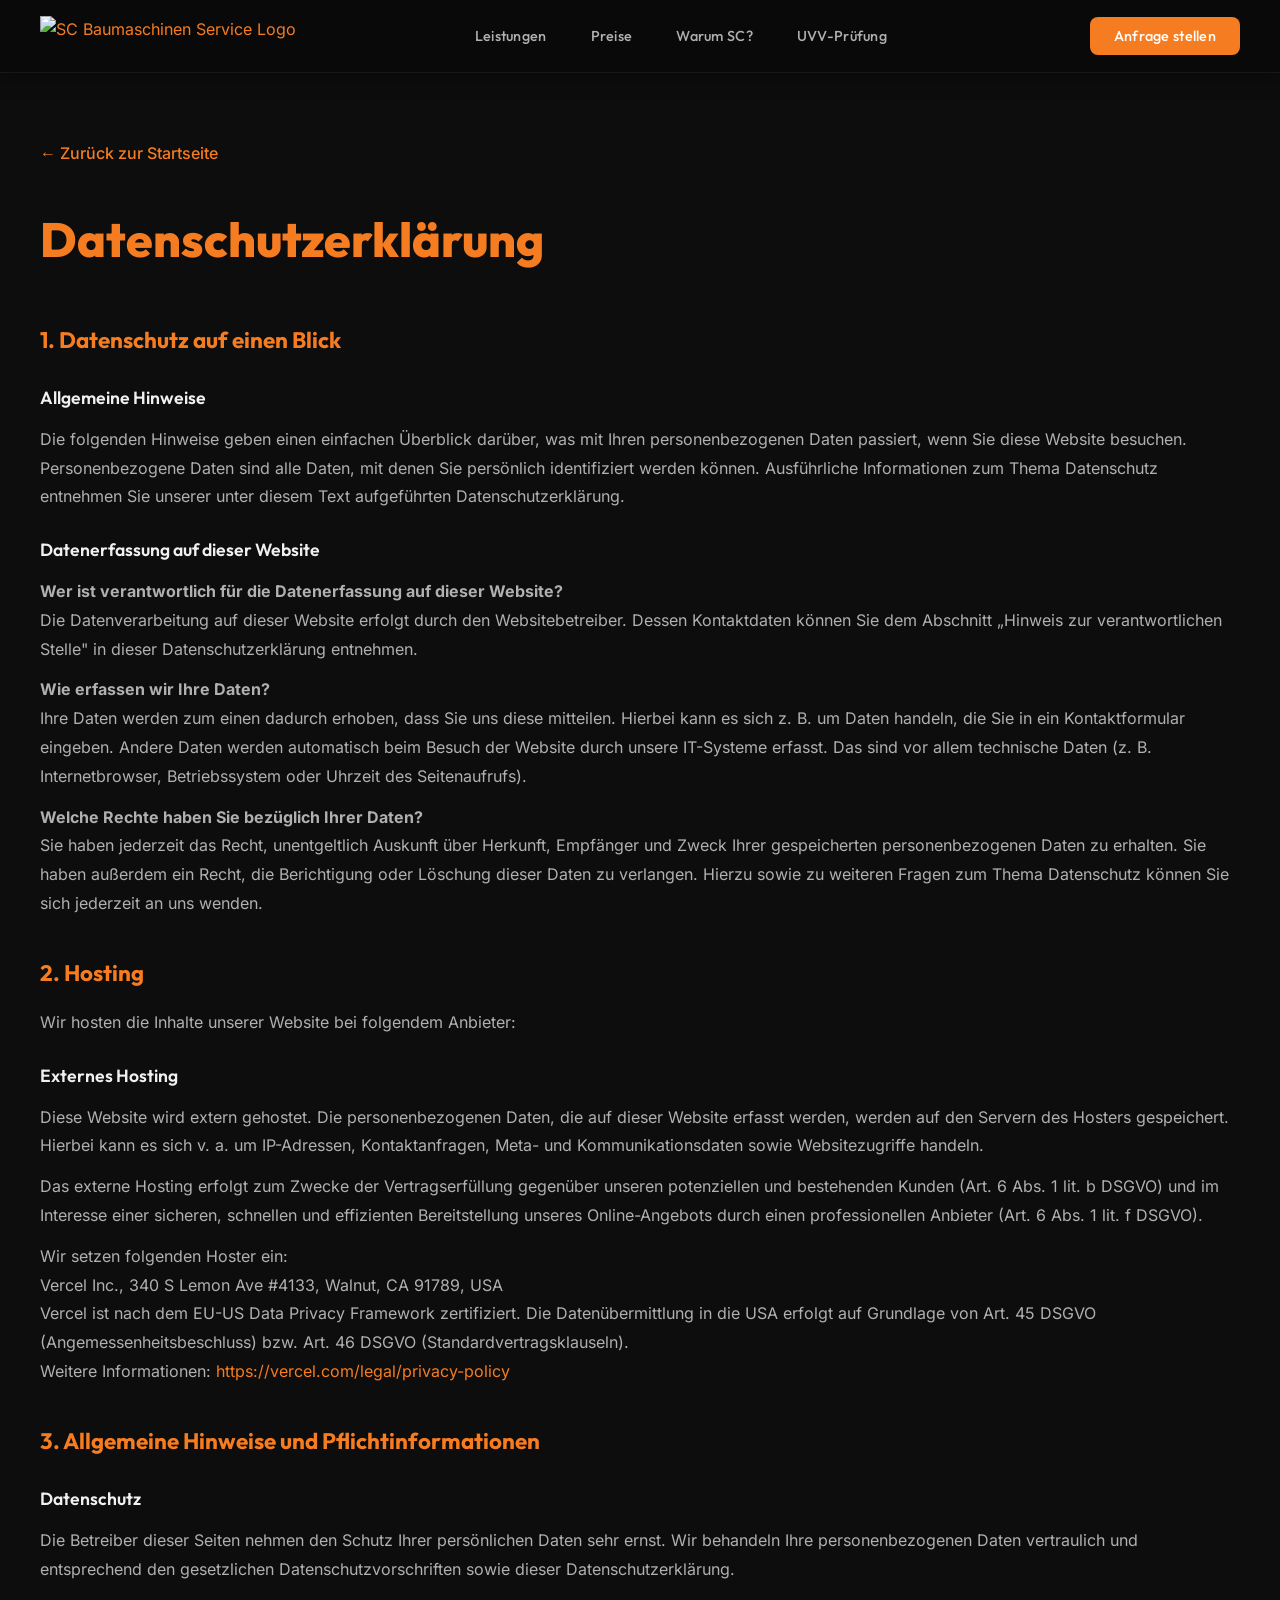
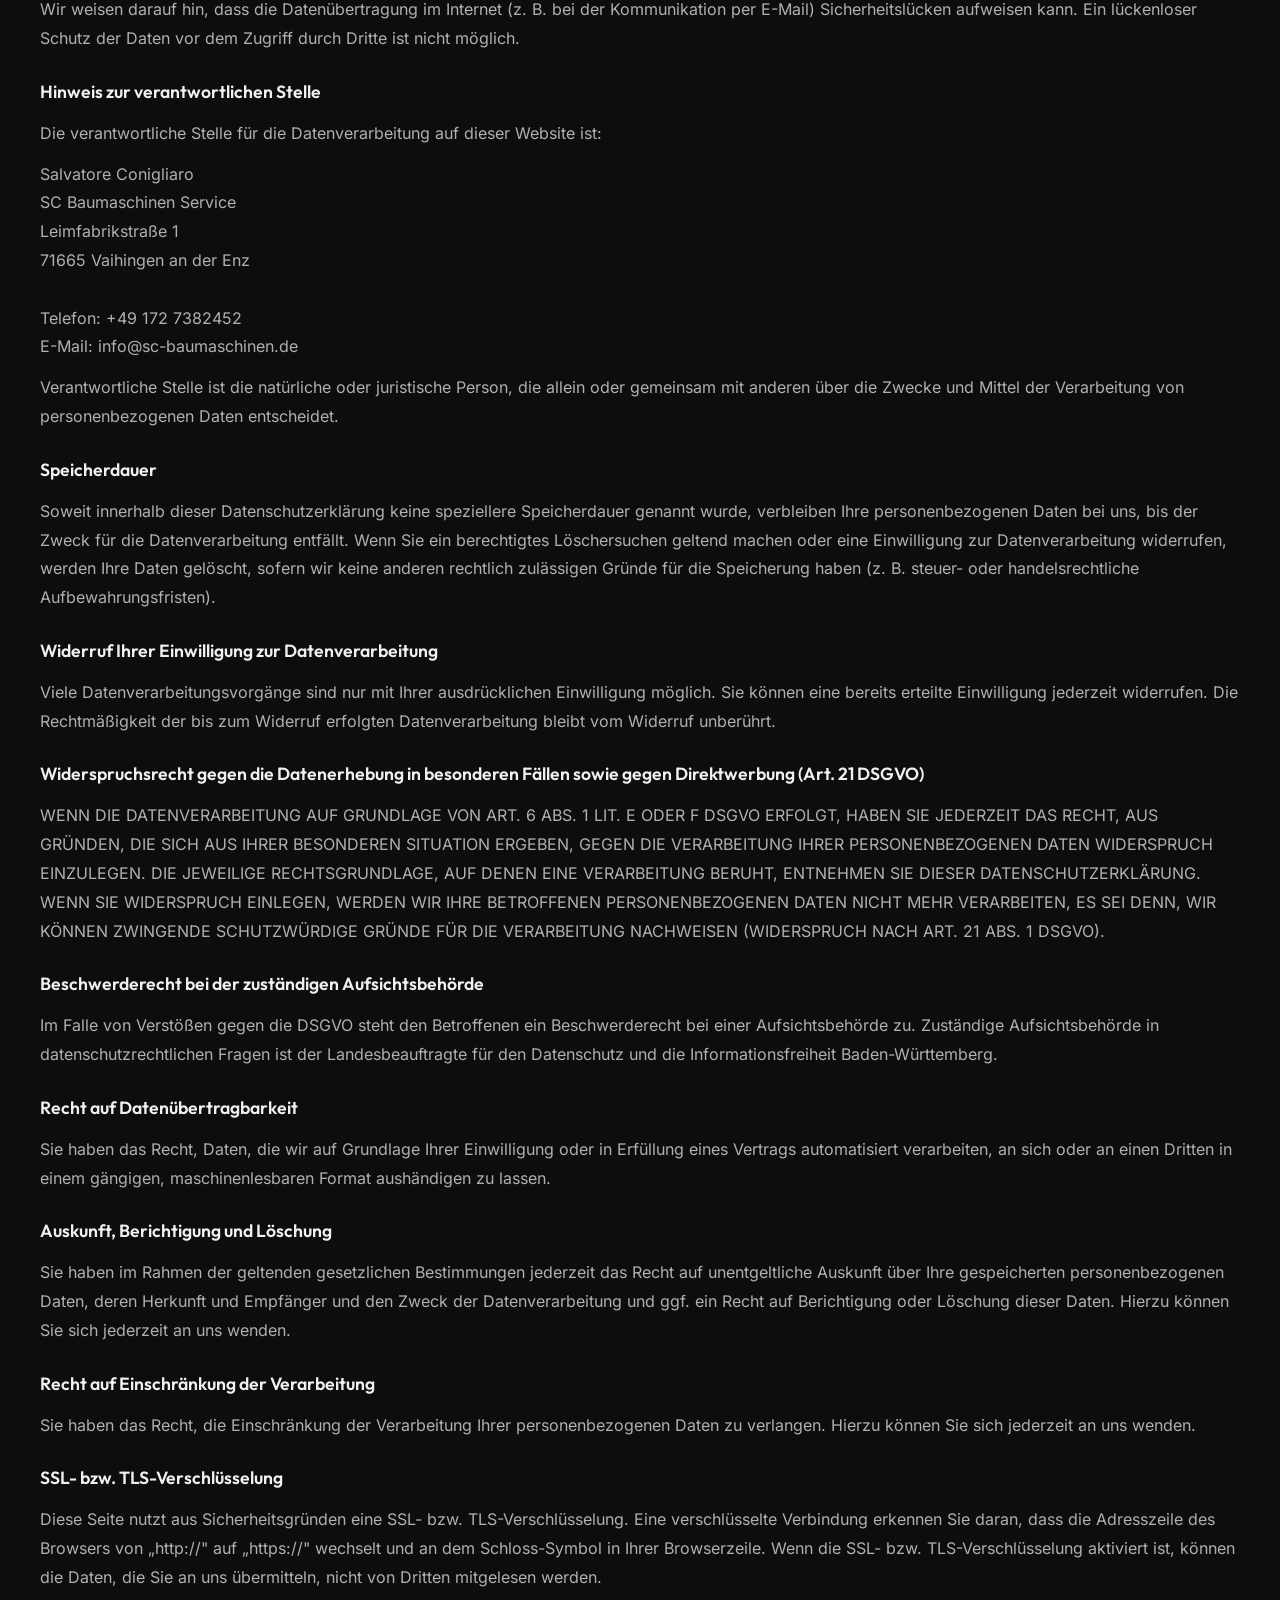
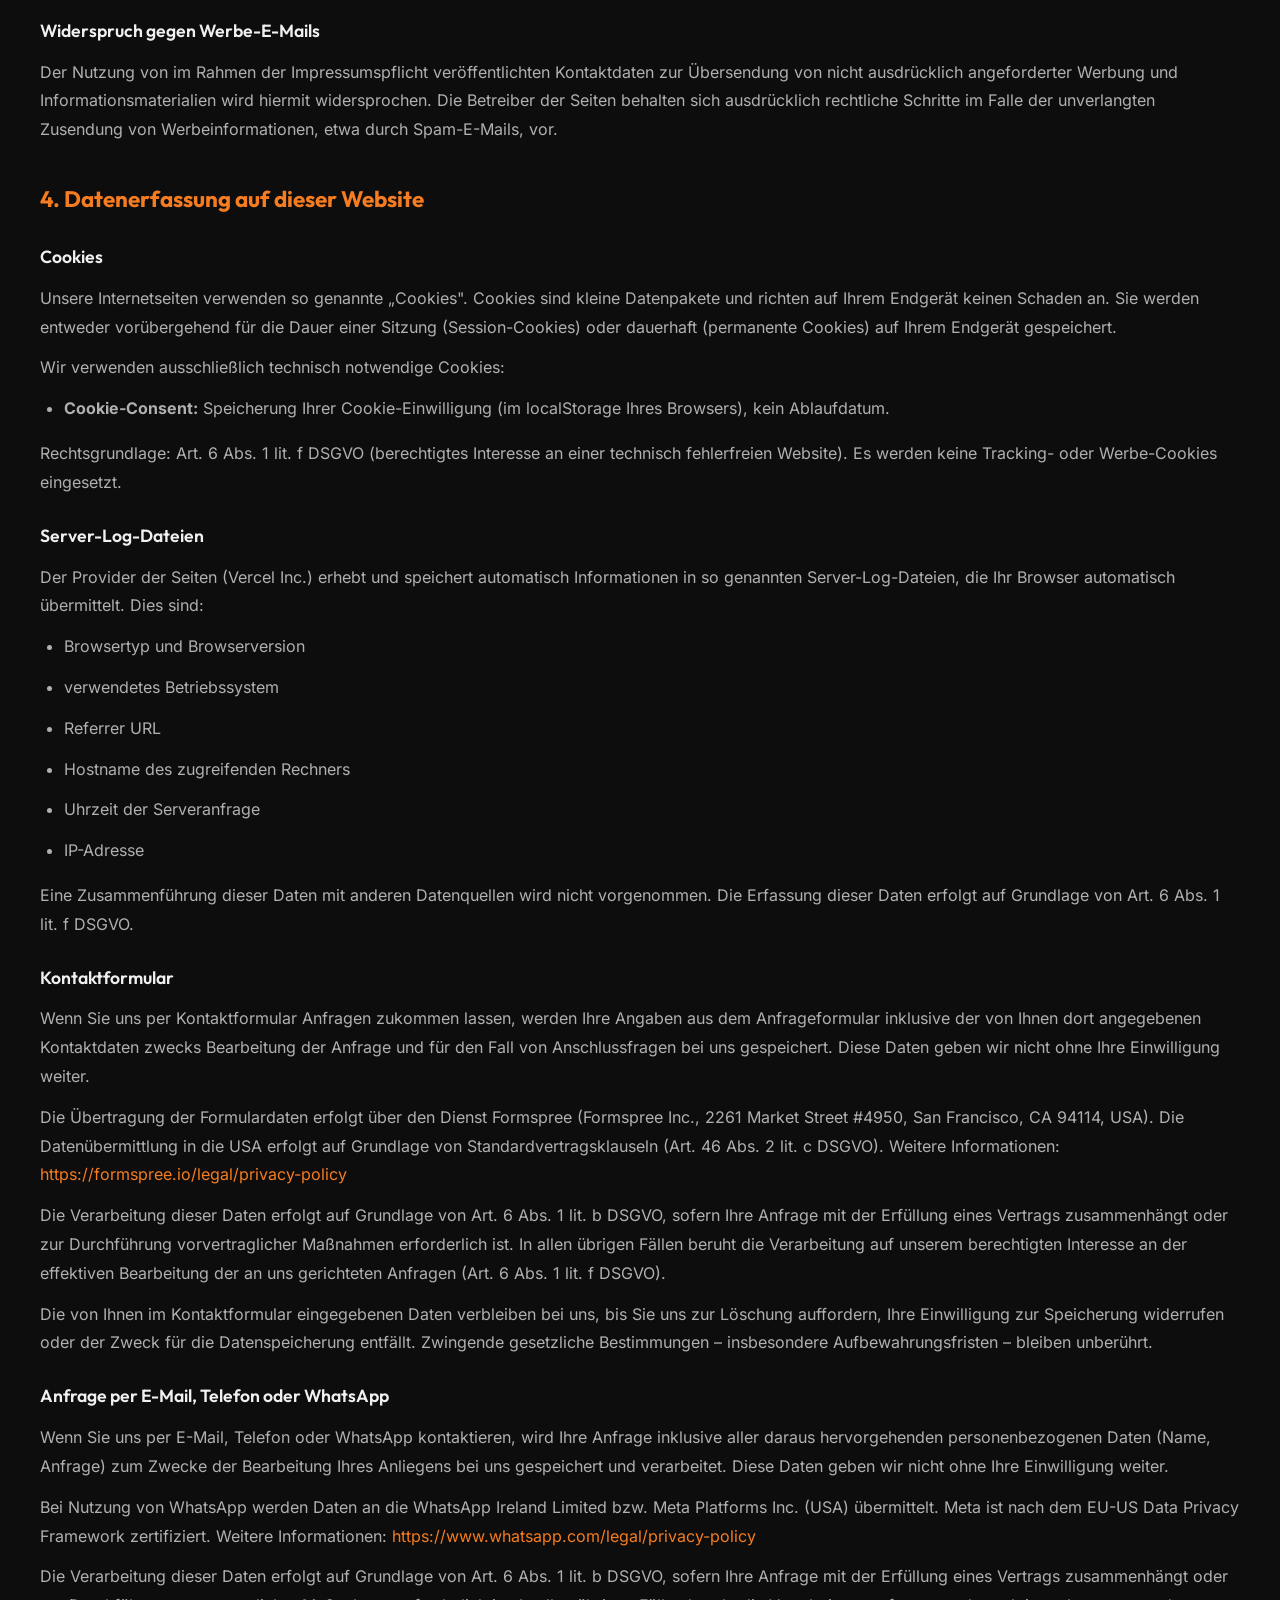
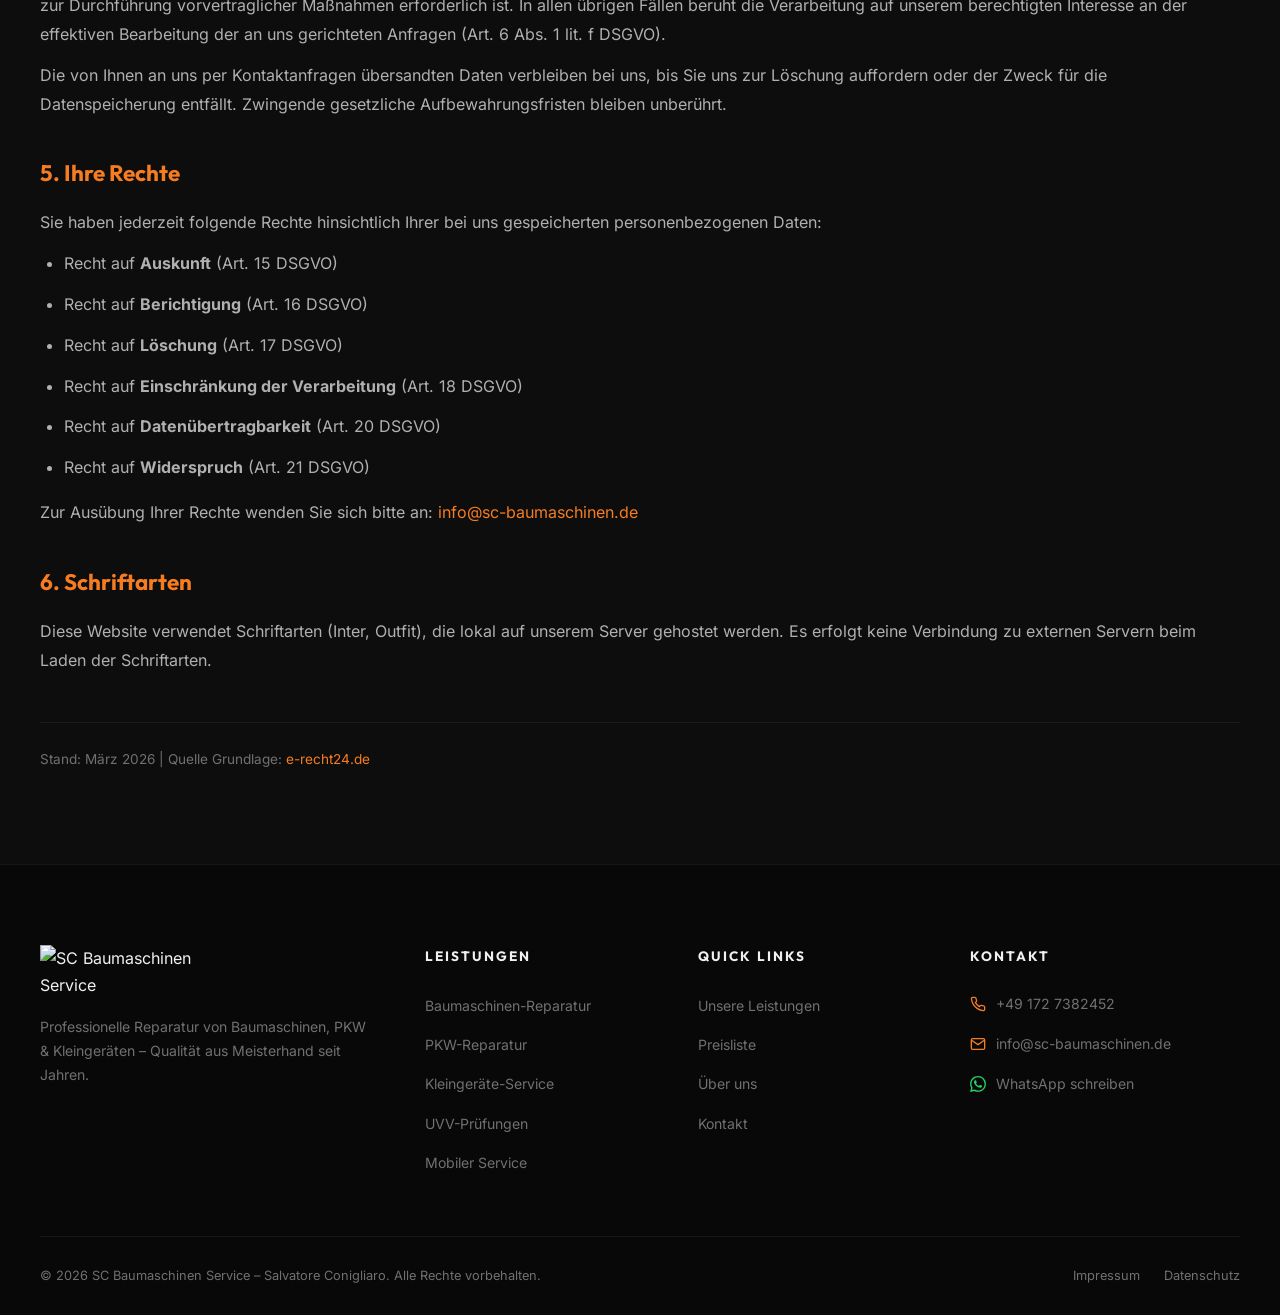
==== commit a2262d92: "legal: Finaler Rechts-Check – Impressum + Datenschutz vervollständigt" ====
--- a/datenschutz.html
+++ b/datenschutz.html
@@ -196,12 +196,13 @@
 
                 <h3>Kontaktformular</h3>
                 <p>Wenn Sie uns per Kontaktformular Anfragen zukommen lassen, werden Ihre Angaben aus dem Anfrageformular inklusive der von Ihnen dort angegebenen Kontaktdaten zwecks Bearbeitung der Anfrage und für den Fall von Anschlussfragen bei uns gespeichert. Diese Daten geben wir nicht ohne Ihre Einwilligung weiter.</p>
-                <p>Die Übertragung der Formulardaten erfolgt über den Dienst Formspree (Formspree Inc., 2261 Market Street #4950, San Francisco, CA 94114, USA). Weitere Informationen: <a href="https://formspree.io/legal/privacy-policy" target="_blank" rel="noopener noreferrer">https://formspree.io/legal/privacy-policy</a></p>
+                <p>Die Übertragung der Formulardaten erfolgt über den Dienst Formspree (Formspree Inc., 2261 Market Street #4950, San Francisco, CA 94114, USA). Die Datenübermittlung in die USA erfolgt auf Grundlage von Standardvertragsklauseln (Art. 46 Abs. 2 lit. c DSGVO). Weitere Informationen: <a href="https://formspree.io/legal/privacy-policy" target="_blank" rel="noopener noreferrer">https://formspree.io/legal/privacy-policy</a></p>
                 <p>Die Verarbeitung dieser Daten erfolgt auf Grundlage von Art. 6 Abs. 1 lit. b DSGVO, sofern Ihre Anfrage mit der Erfüllung eines Vertrags zusammenhängt oder zur Durchführung vorvertraglicher Maßnahmen erforderlich ist. In allen übrigen Fällen beruht die Verarbeitung auf unserem berechtigten Interesse an der effektiven Bearbeitung der an uns gerichteten Anfragen (Art. 6 Abs. 1 lit. f DSGVO).</p>
                 <p>Die von Ihnen im Kontaktformular eingegebenen Daten verbleiben bei uns, bis Sie uns zur Löschung auffordern, Ihre Einwilligung zur Speicherung widerrufen oder der Zweck für die Datenspeicherung entfällt. Zwingende gesetzliche Bestimmungen – insbesondere Aufbewahrungsfristen – bleiben unberührt.</p>
 
                 <h3>Anfrage per E-Mail, Telefon oder WhatsApp</h3>
                 <p>Wenn Sie uns per E-Mail, Telefon oder WhatsApp kontaktieren, wird Ihre Anfrage inklusive aller daraus hervorgehenden personenbezogenen Daten (Name, Anfrage) zum Zwecke der Bearbeitung Ihres Anliegens bei uns gespeichert und verarbeitet. Diese Daten geben wir nicht ohne Ihre Einwilligung weiter.</p>
+                <p>Bei Nutzung von WhatsApp werden Daten an die WhatsApp Ireland Limited bzw. Meta Platforms Inc. (USA) übermittelt. Meta ist nach dem EU-US Data Privacy Framework zertifiziert. Weitere Informationen: <a href="https://www.whatsapp.com/legal/privacy-policy" target="_blank" rel="noopener noreferrer">https://www.whatsapp.com/legal/privacy-policy</a></p>
                 <p>Die Verarbeitung dieser Daten erfolgt auf Grundlage von Art. 6 Abs. 1 lit. b DSGVO, sofern Ihre Anfrage mit der Erfüllung eines Vertrags zusammenhängt oder zur Durchführung vorvertraglicher Maßnahmen erforderlich ist. In allen übrigen Fällen beruht die Verarbeitung auf unserem berechtigten Interesse an der effektiven Bearbeitung der an uns gerichteten Anfragen (Art. 6 Abs. 1 lit. f DSGVO).</p>
                 <p>Die von Ihnen an uns per Kontaktanfragen übersandten Daten verbleiben bei uns, bis Sie uns zur Löschung auffordern oder der Zweck für die Datenspeicherung entfällt. Zwingende gesetzliche Aufbewahrungsfristen bleiben unberührt.</p>
 
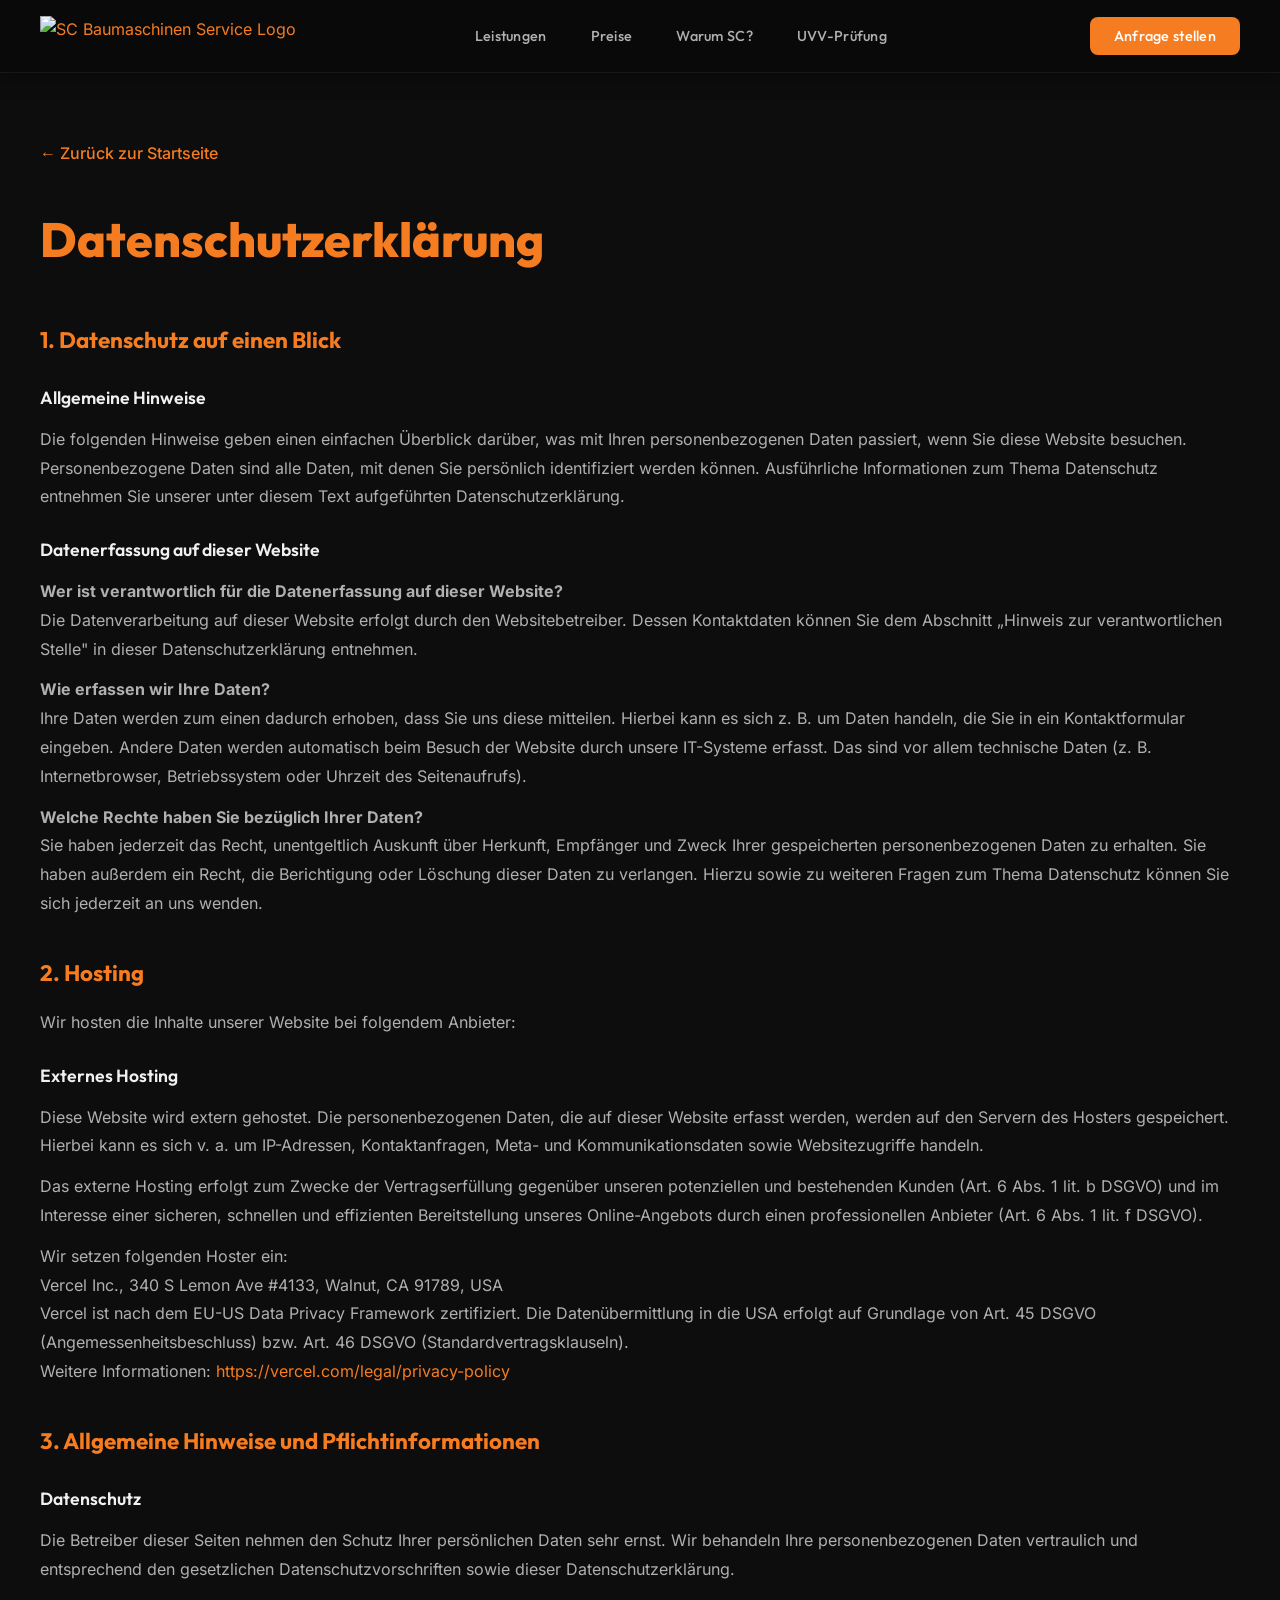
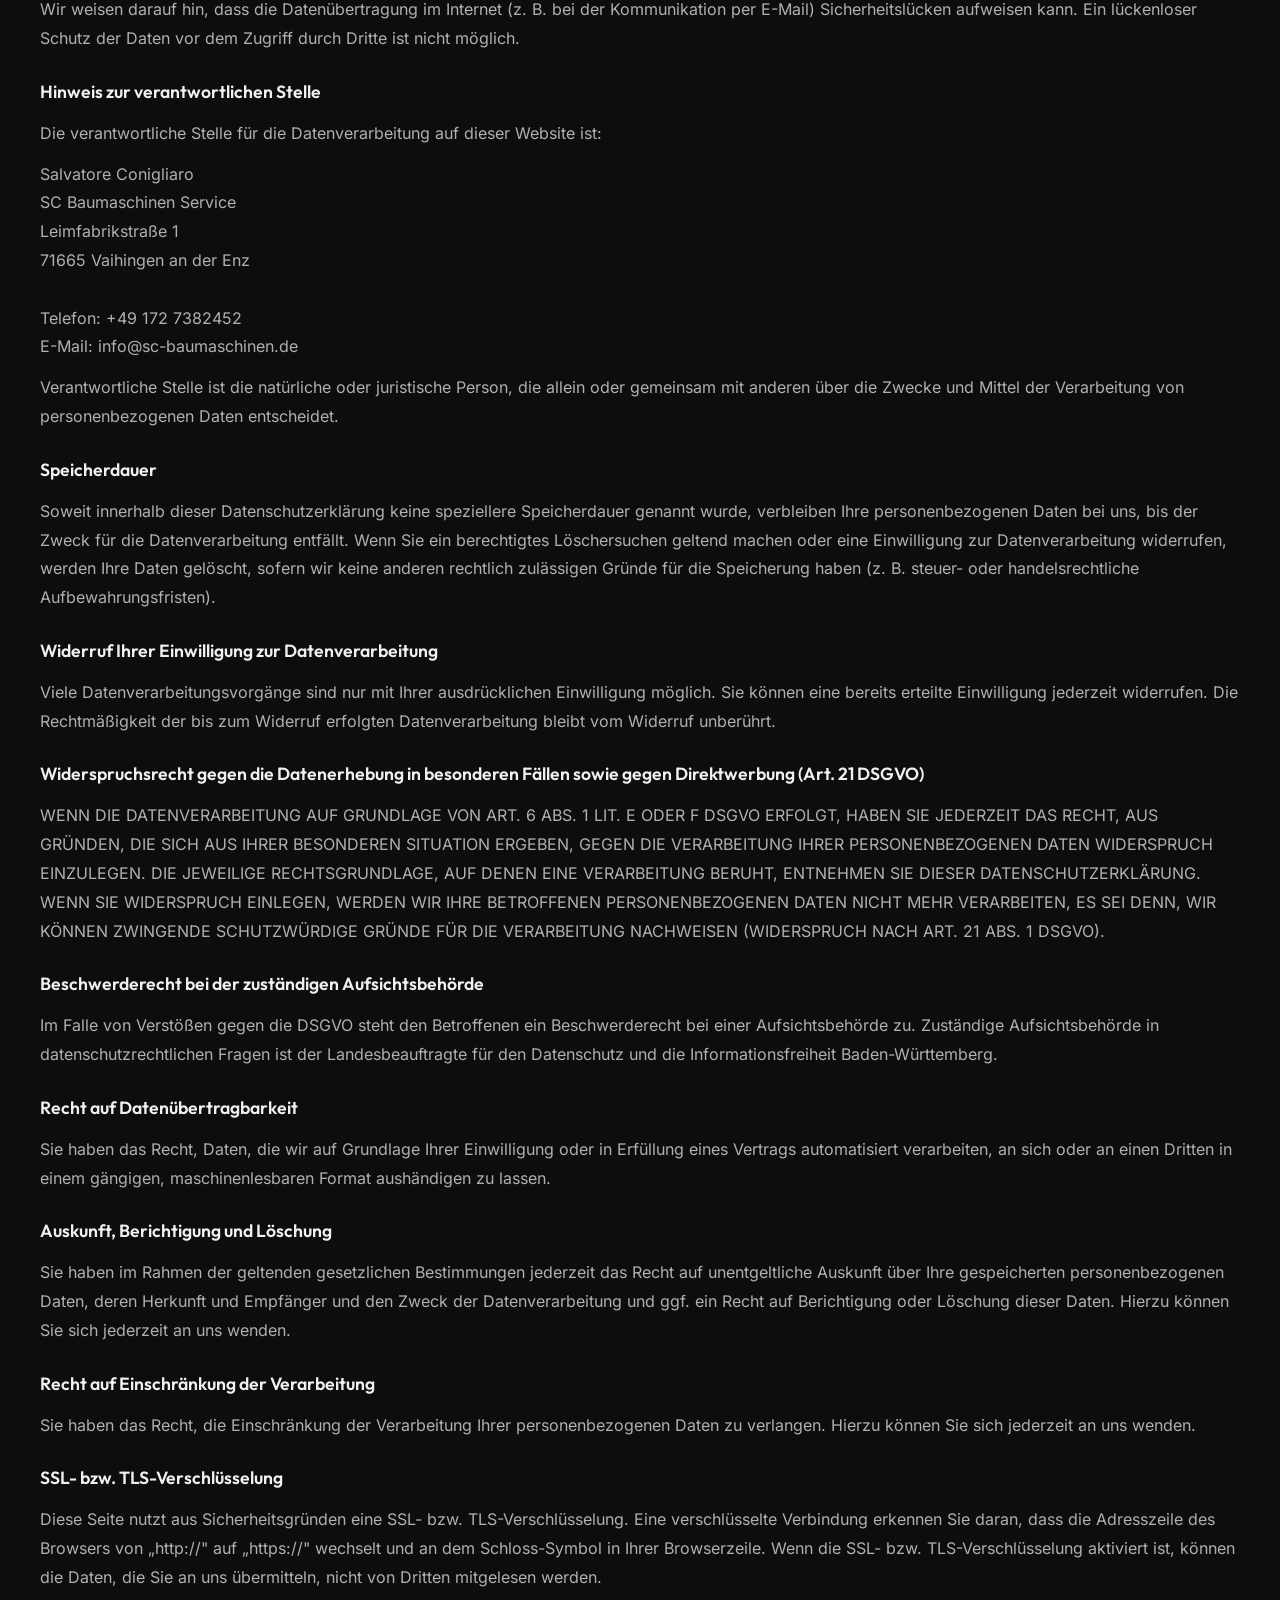
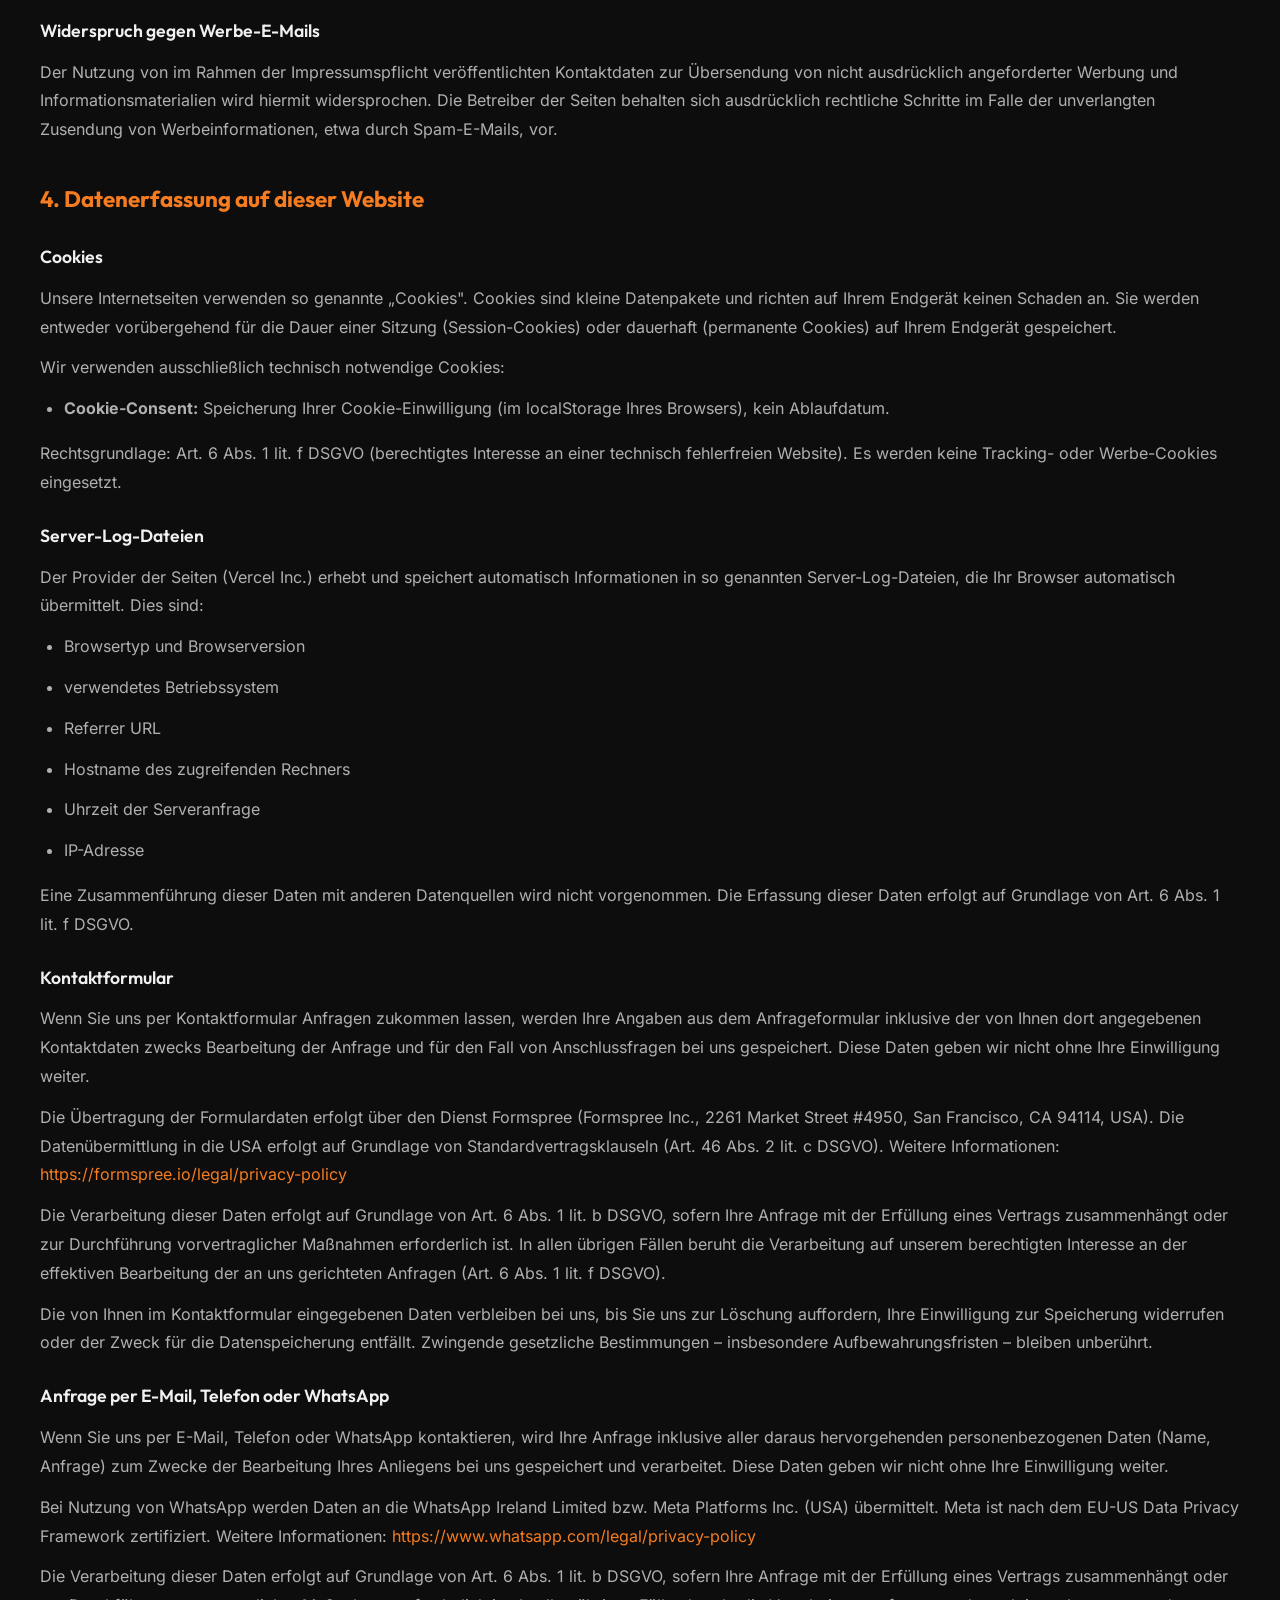
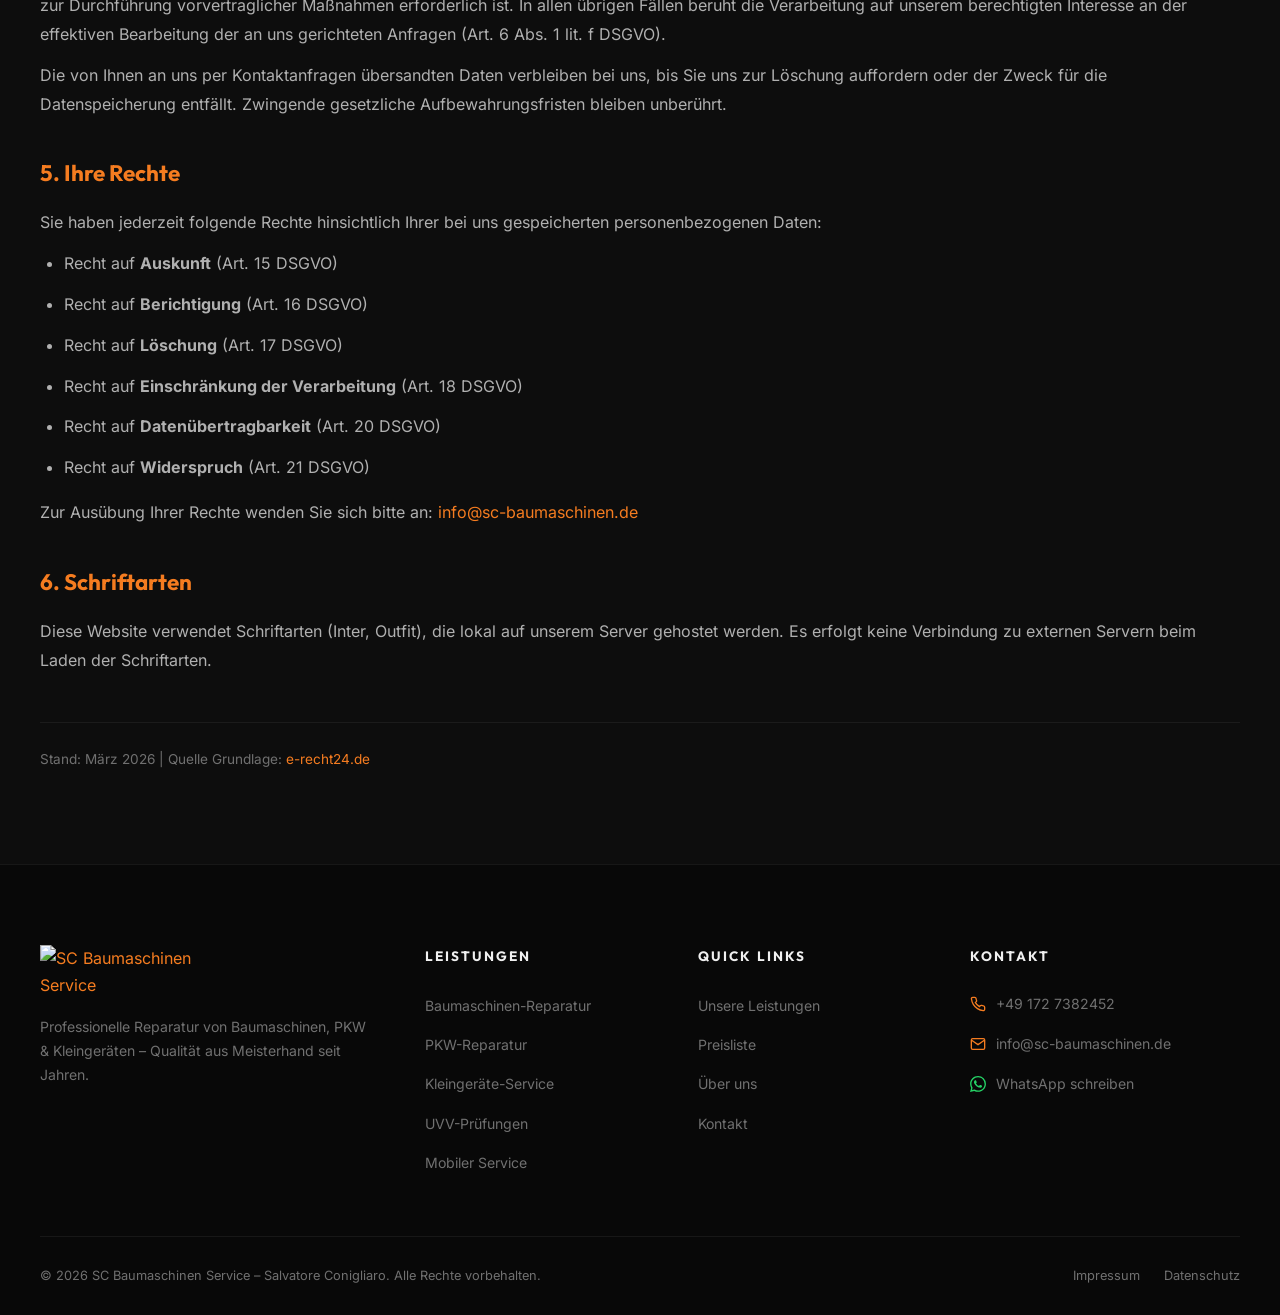
==== commit aa363db9: "feat: Footer-Logo klickbar – zurück zur Hauptseite" ====
--- a/datenschutz.html
+++ b/datenschutz.html
@@ -232,7 +232,7 @@
         <div class="container">
             <div class="footer__grid">
                 <div class="footer__col">
-                    <img src="assets/logo.png" alt="SC Baumaschinen Service" class="footer__logo" loading="lazy">
+                    <a href="index.html"><img src="assets/logo.png" alt="SC Baumaschinen Service" class="footer__logo" loading="lazy"></a>
                     <p class="footer__desc">Professionelle Reparatur von Baumaschinen, PKW & Kleingeräten – Qualität aus Meisterhand seit Jahren.</p>
                 </div>
                 <div class="footer__col">
--- a/style.css
+++ b/style.css
@@ -871,6 +871,85 @@
     width: calc(100% - 48px);
 }
 
+/* ── Mobile Pricing Tiles (card layout for small screens) ── */
+@media (max-width: 600px) {
+    .pricing-card--tiles .pricing-card__list {
+        display: grid;
+        grid-template-columns: repeat(2, 1fr);
+        grid-auto-rows: 1fr;
+        gap: 10px;
+        padding: 16px;
+        list-style: none;
+        margin: 0;
+        align-items: stretch;
+    }
+
+    .pricing-card--tiles .pricing-card__item {
+        display: flex;
+        flex-direction: column;
+        align-items: center;
+        align-self: stretch;
+        text-align: center;
+        background: var(--bg-elevated);
+        border: 1px solid var(--border-subtle);
+        border-radius: 12px;
+        padding: 16px 8px 14px;
+        box-sizing: border-box;
+    }
+
+    .pricing-card--tiles .pricing-card__item-info {
+        flex-direction: column;
+        align-items: center;
+        gap: 6px;
+    }
+
+    .pricing-card--tiles .pricing-card__item-info div {
+        display: flex;
+        flex-direction: column;
+        align-items: center;
+    }
+
+    .pricing-card--tiles .pricing-card__item-info div strong {
+        font-size: 0.85rem;
+        text-align: center;
+    }
+
+    .pricing-card--tiles .pricing-card__item-info div span {
+        font-size: 0.72rem;
+        text-align: center;
+        color: var(--text-secondary);
+    }
+
+    .pricing-card--tiles .pricing-card__item-icon {
+        width: 32px;
+        height: 32px;
+        margin-bottom: 4px;
+    }
+
+    .pricing-card--tiles .pricing-card__price {
+        margin-top: auto;
+        padding-top: 8px;
+        font-size: 1rem;
+        flex-shrink: 0;
+    }
+
+    .pricing-cta {
+        background: var(--bg-card);
+        border: 2px solid var(--primary);
+        border-radius: var(--radius-lg);
+        padding: 28px 20px;
+        text-align: center;
+        display: flex;
+        flex-direction: column;
+        align-items: center;
+        gap: 16px;
+    }
+
+    .pricing-cta .btn {
+        width: 100%;
+    }
+}
+
 .pricing-cta {
     text-align: center;
     padding: 40px;
@@ -907,6 +986,9 @@
     transition: all var(--transition-med);
     position: relative;
     overflow: hidden;
+    display: flex;
+    flex-direction: column;
+    height: 100%;
 }
 
 .usp-card:hover {
@@ -1561,6 +1643,8 @@
 
     .usps-grid {
         grid-template-columns: repeat(2, 1fr);
+        grid-auto-rows: 1fr;
+        align-items: stretch;
     }
 
     .stats-bar {
@@ -1737,6 +1821,20 @@
         flex-direction: column;
         text-align: center;
         align-items: center;
+    }
+
+    .uvv-benefits {
+        display: flex;
+        flex-direction: column;
+        gap: 12px;
+    }
+
+    .uvv-benefit {
+        flex-direction: row;
+        text-align: left;
+        align-items: center;
+        padding: 16px;
+        min-height: 72px;
     }
 
     .uvv-price-card {
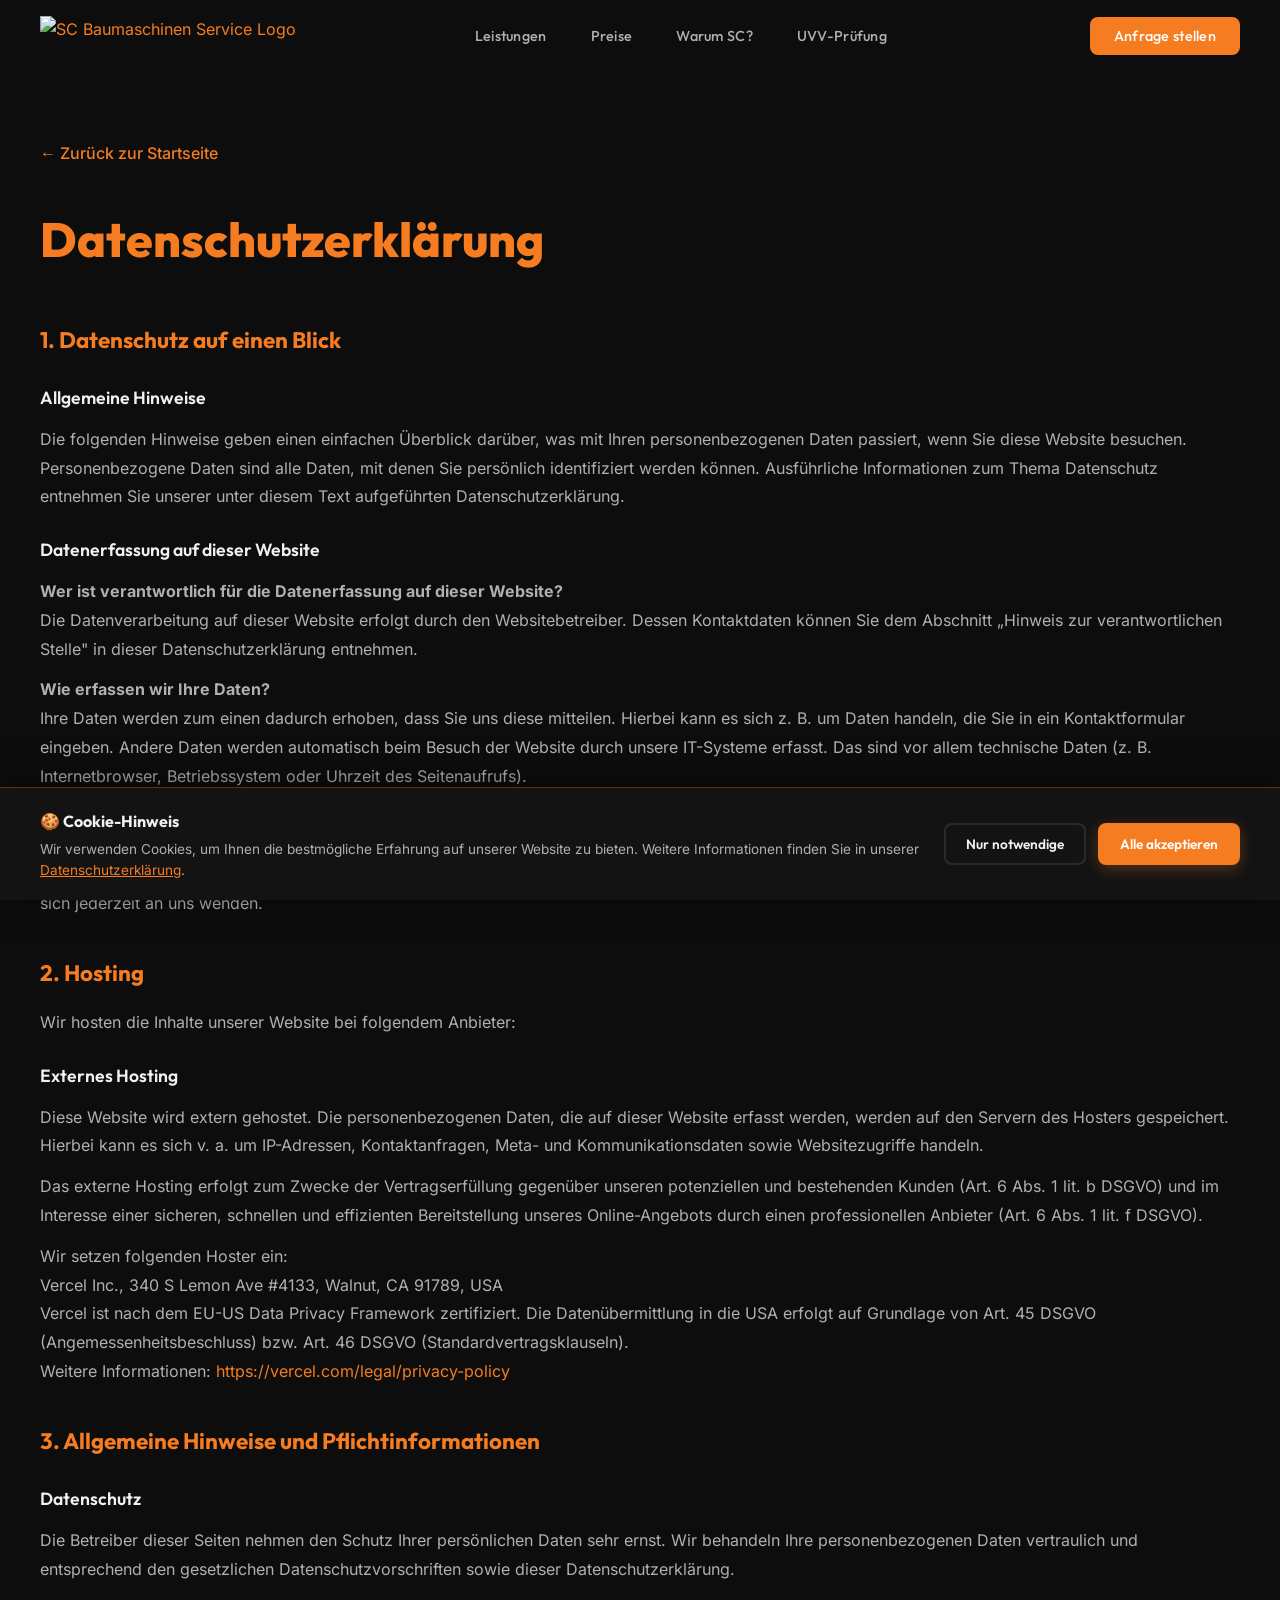
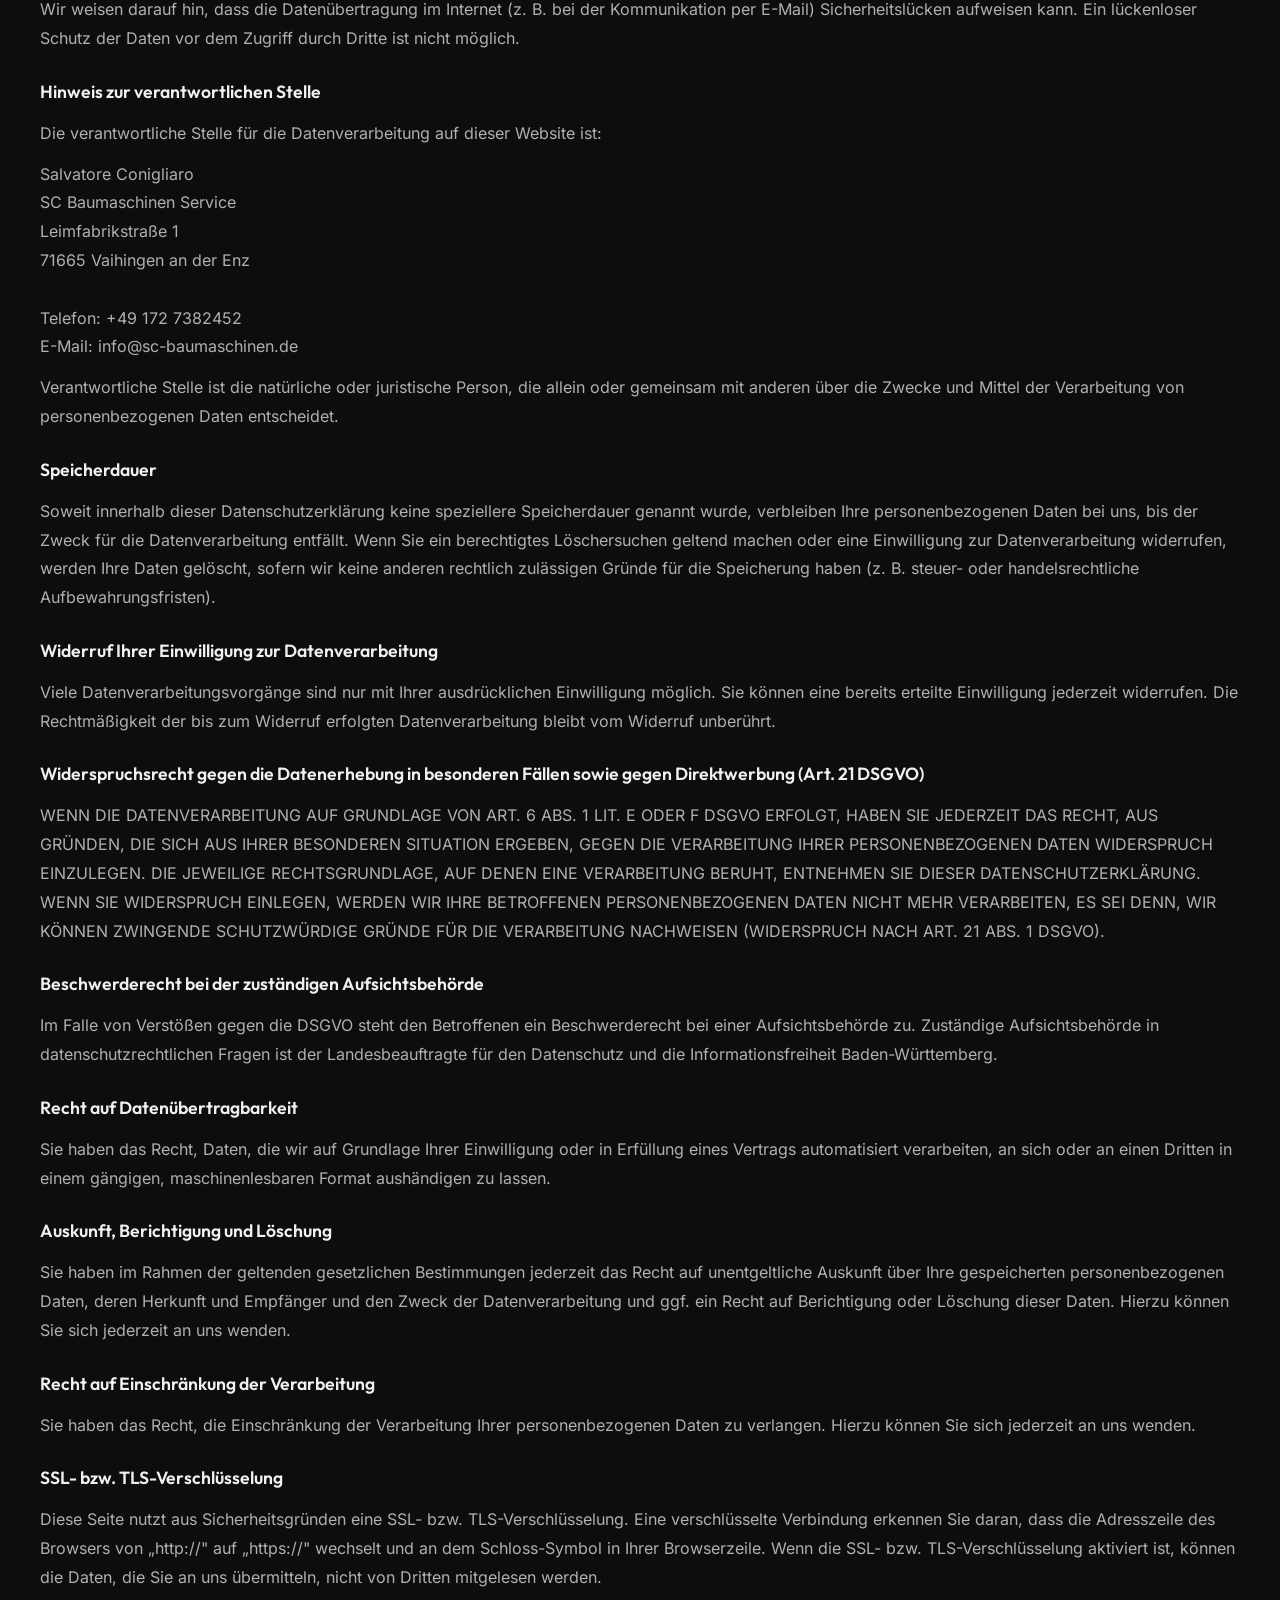
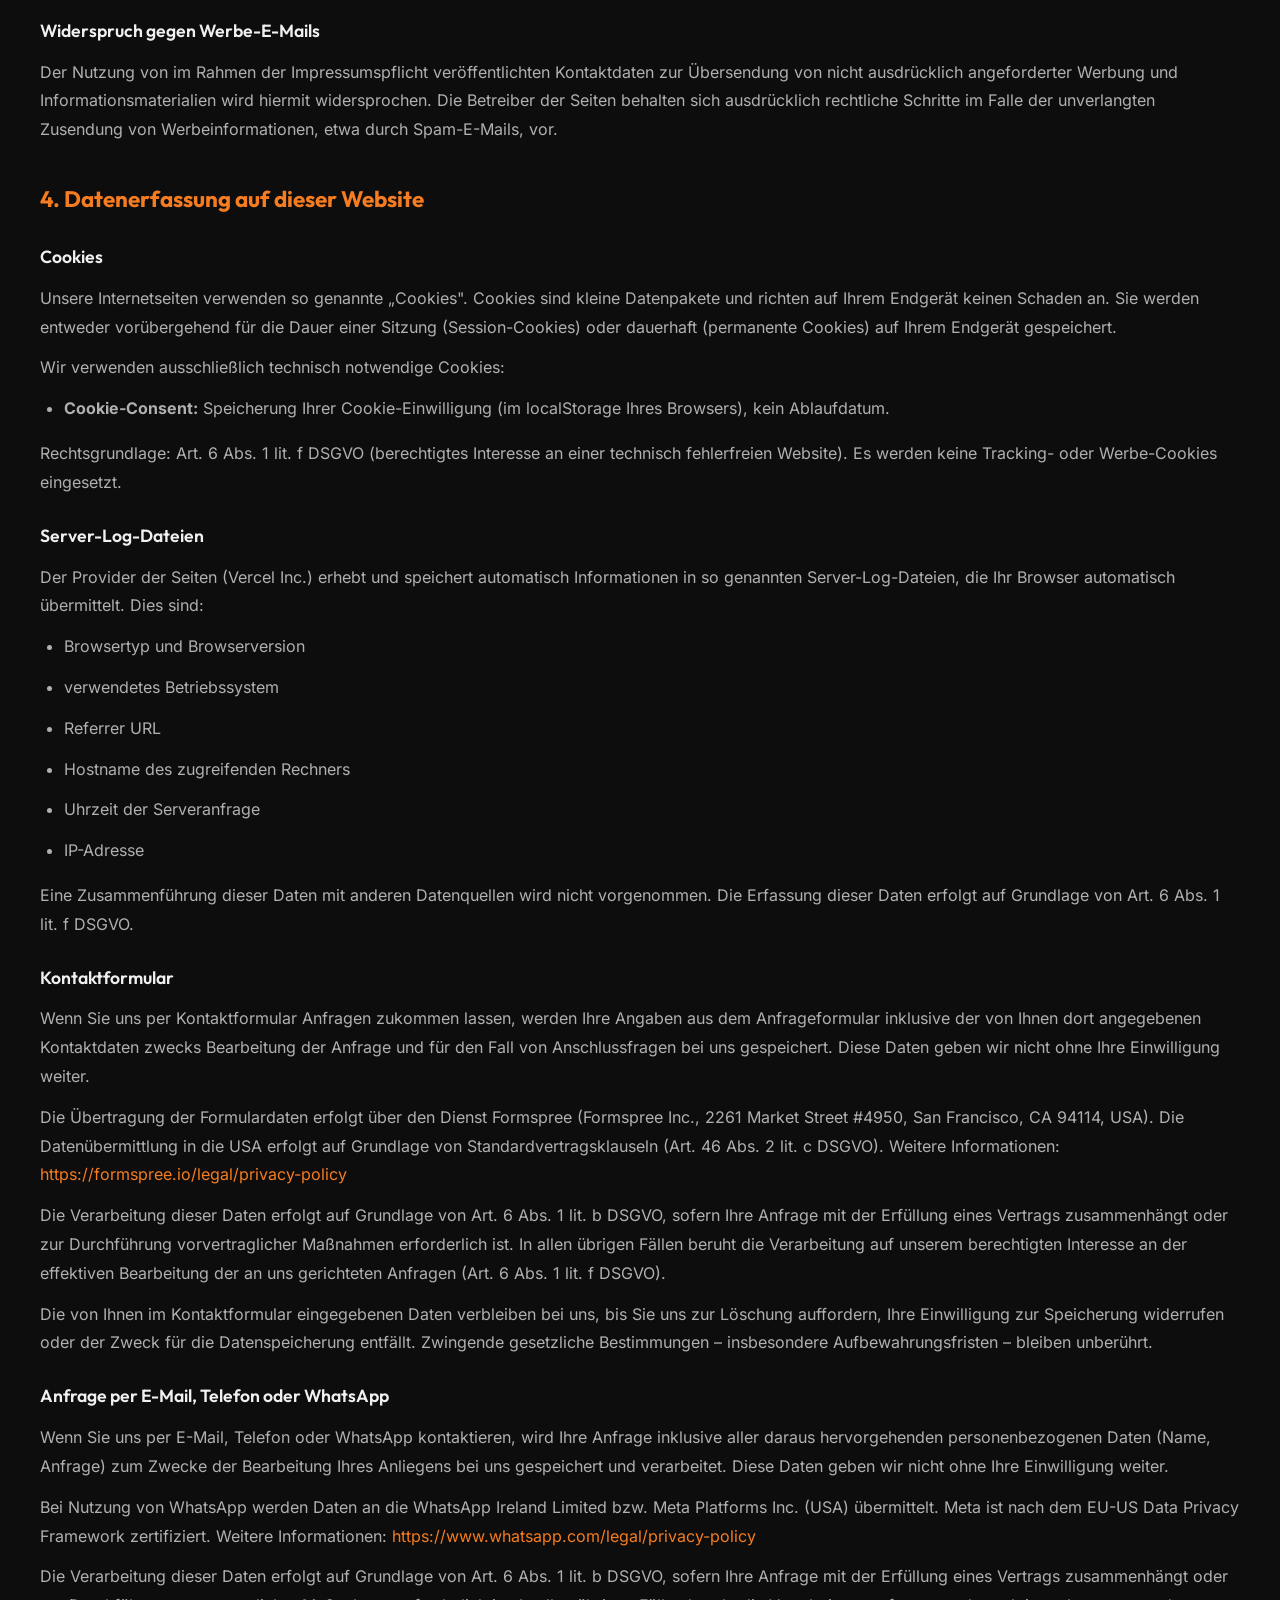
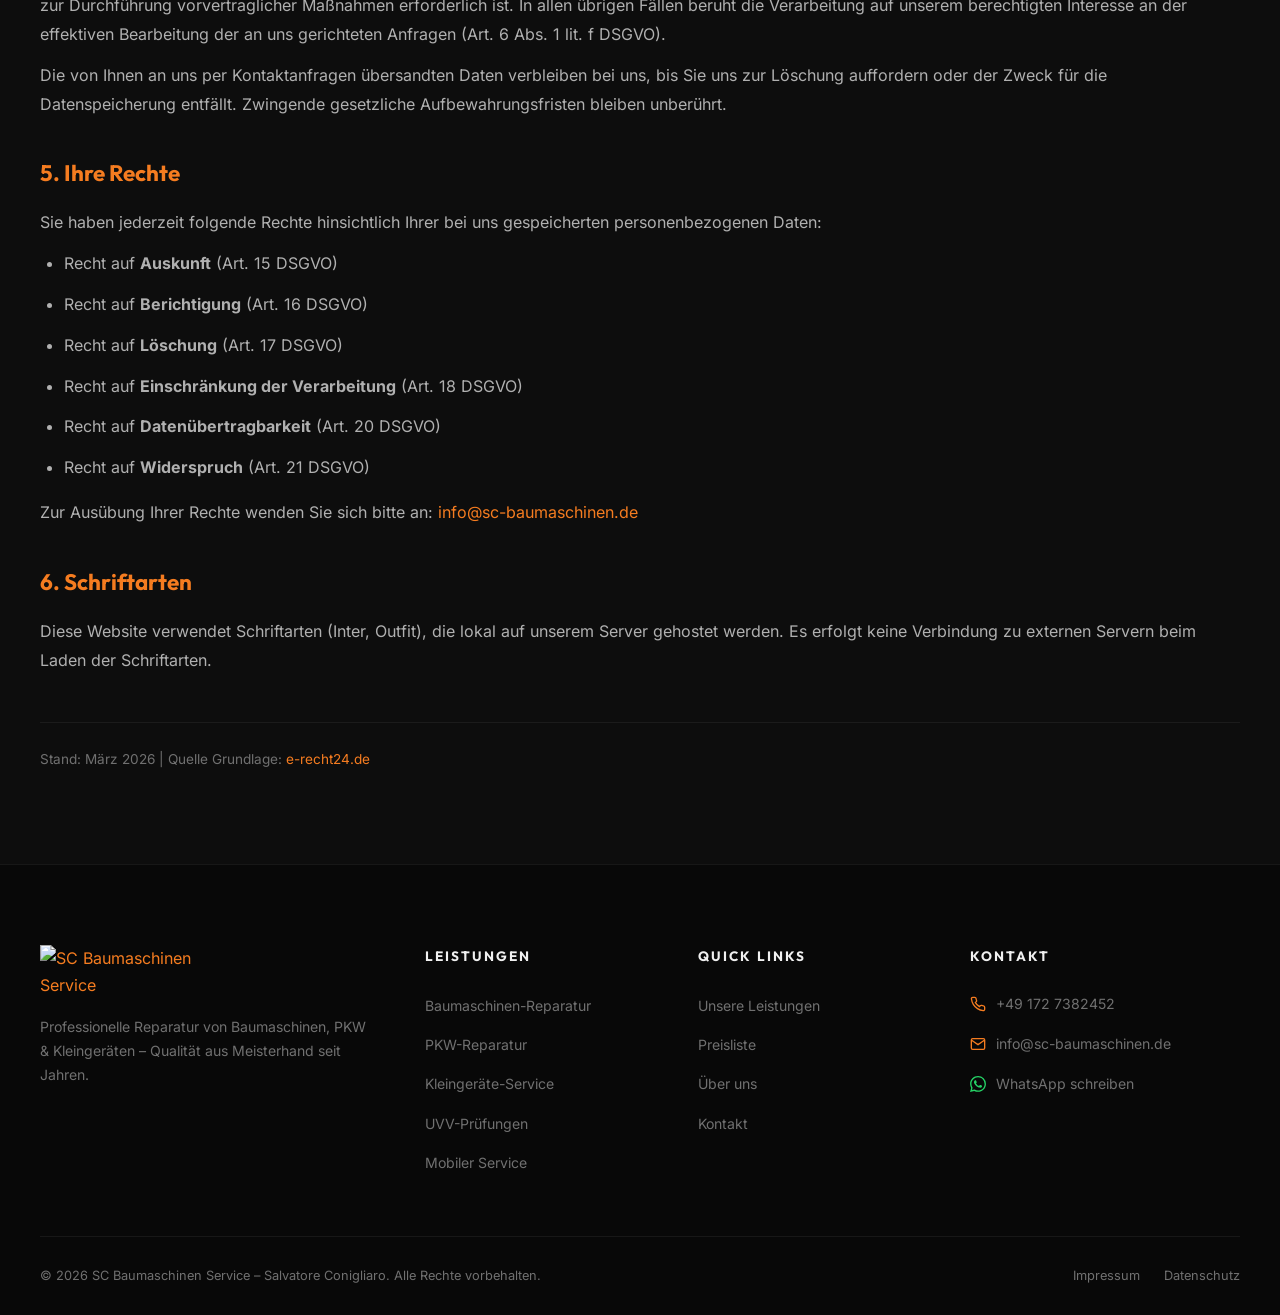
==== commit c5a0e54c: "fix: Alle Opus-Findings behoben – pricing-cta Border, iOS-Zoom, section__title, Cookie-Banner auf Un" ====
--- a/datenschutz.html
+++ b/datenschutz.html
@@ -9,6 +9,8 @@
     <link rel="icon" type="image/svg+xml" href="assets/favicon.svg">
     <link rel="apple-touch-icon" href="assets/favicon.svg">
     <link rel="stylesheet" href="assets/fonts/fonts.css">
+    <link rel="preload" href="assets/fonts/inter-latin.woff2" as="font" type="font/woff2" crossorigin>
+    <link rel="preload" href="assets/fonts/outfit-latin.woff2" as="font" type="font/woff2" crossorigin>
     <link rel="stylesheet" href="style.css">
     <style>
         .legal-page {
@@ -295,6 +297,22 @@
             document.getElementById('nav').classList.toggle('header__nav--open');
         });
     </script>
+    <!-- Cookie Consent Banner -->
+    <div class="cookie-banner" id="cookie-banner">
+        <div class="cookie-banner__content">
+            <div class="cookie-banner__text">
+                <strong>🍪 Cookie-Hinweis</strong>
+                <p>Wir verwenden Cookies, um Ihnen die bestmögliche Erfahrung auf unserer Website zu bieten. Weitere
+                    Informationen finden Sie in unserer <a href="datenschutz.html">Datenschutzerklärung</a>.</p>
+            </div>
+            <div class="cookie-banner__actions">
+                <button class="btn btn--sm btn--outline" id="cookie-settings">Nur notwendige</button>
+                <button class="btn btn--sm btn--primary" id="cookie-accept">Alle akzeptieren</button>
+            </div>
+        </div>
+    </div>
+
+    <script src="main.js"></script>
 </body>
 
 </html>
--- a/style.css
+++ b/style.css
@@ -933,9 +933,13 @@
         flex-shrink: 0;
     }
 
+}
+
+/* pricing-cta Mobile Override – MUSS nach der allgemeinen .pricing-cta Regel stehen */
+@media (max-width: 600px) {
     .pricing-cta {
         background: var(--bg-card);
-        border: 2px solid var(--primary);
+        border: 2px solid var(--primary) !important;
         border-radius: var(--radius-lg);
         padding: 28px 20px;
         text-align: center;
@@ -1361,26 +1365,39 @@
 
 .contact-form__success {
     display: none;
+    flex-direction: column;
+    align-items: center;
+    justify-content: center;
     text-align: center;
-    padding: 40px;
+    padding: 48px 32px;
+    background: var(--bg-card);
+    border: 1px solid var(--border-subtle);
+    border-radius: var(--radius-lg);
     animation: fadeInUp 0.5s ease;
+    gap: 16px;
+    min-height: 260px;
 }
 
 .contact-form__success svg {
-    width: 48px;
-    height: 48px;
+    width: 56px;
+    height: 56px;
     color: #25D366;
-    margin-bottom: 16px;
+    flex-shrink: 0;
 }
 
 .contact-form__success strong {
     display: block;
-    font-size: 1.3rem;
-    margin-bottom: 8px;
+    font-family: var(--font-heading);
+    font-size: 1.6rem;
+    font-weight: 700;
+    color: var(--text-primary);
 }
 
 .contact-form__success p {
     color: var(--text-secondary);
+    font-size: 1rem;
+    line-height: 1.6;
+    max-width: 320px;
 }
 
 .contact-form--success>*:not(.contact-form__success) {
@@ -1388,7 +1405,7 @@
 }
 
 .contact-form--success .contact-form__success {
-    display: block;
+    display: flex;
 }
 
 /* Contact Info Sidebar */
@@ -1830,11 +1847,19 @@
     }
 
     .uvv-benefit {
-        flex-direction: row;
-        text-align: left;
+        display: flex;
+        flex-direction: column;
         align-items: center;
-        padding: 16px;
-        min-height: 72px;
+        text-align: center;
+        justify-content: flex-start;
+        padding: 16px 12px;
+        gap: 8px;
+        min-height: 110px;
+    }
+
+    .uvv-benefit .uvv-benefit__icon {
+        width: 32px;
+        height: 32px;
     }
 
     .uvv-price-card {
@@ -1910,6 +1935,10 @@
 
 /* Pricing header fix for all mobile sizes */
 @media (max-width: 600px) {
+    .form-input {
+        font-size: 16px; /* Prevents iOS auto-zoom on focus */
+    }
+
     .pricing-card__header {
         flex-direction: column;
         align-items: center;
@@ -1931,10 +1960,6 @@
 
 /* iPhone Pro Max (430px) */
 @media (max-width: 430px) {
-    .form-input {
-        font-size: 16px; /* Prevents iOS auto-zoom on focus */
-    }
-
     .btn {
         min-height: 44px; /* Minimum touch target */
     }
@@ -2039,7 +2064,7 @@
     }
 
     .section__title {
-        font-size: 1.6rem;
+        font-size: 1.4rem;
     }
 
     .stats-bar {
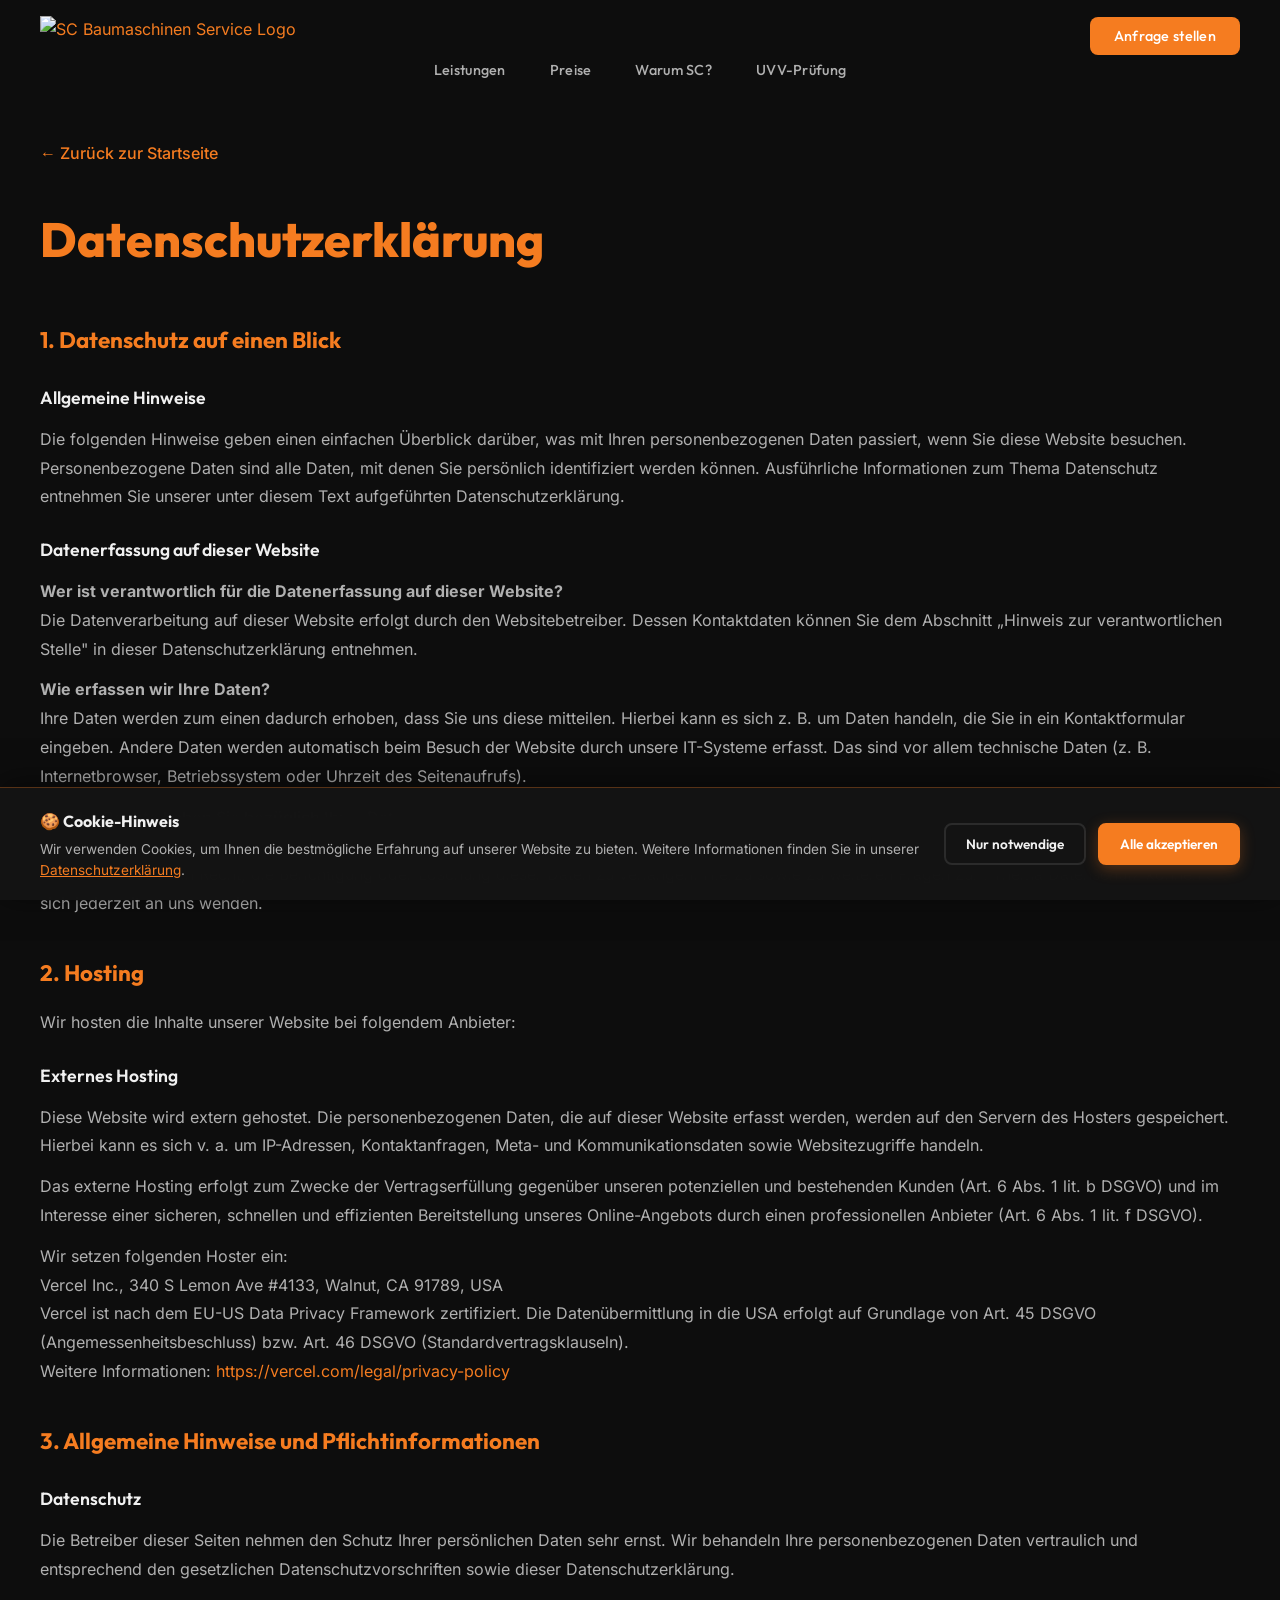
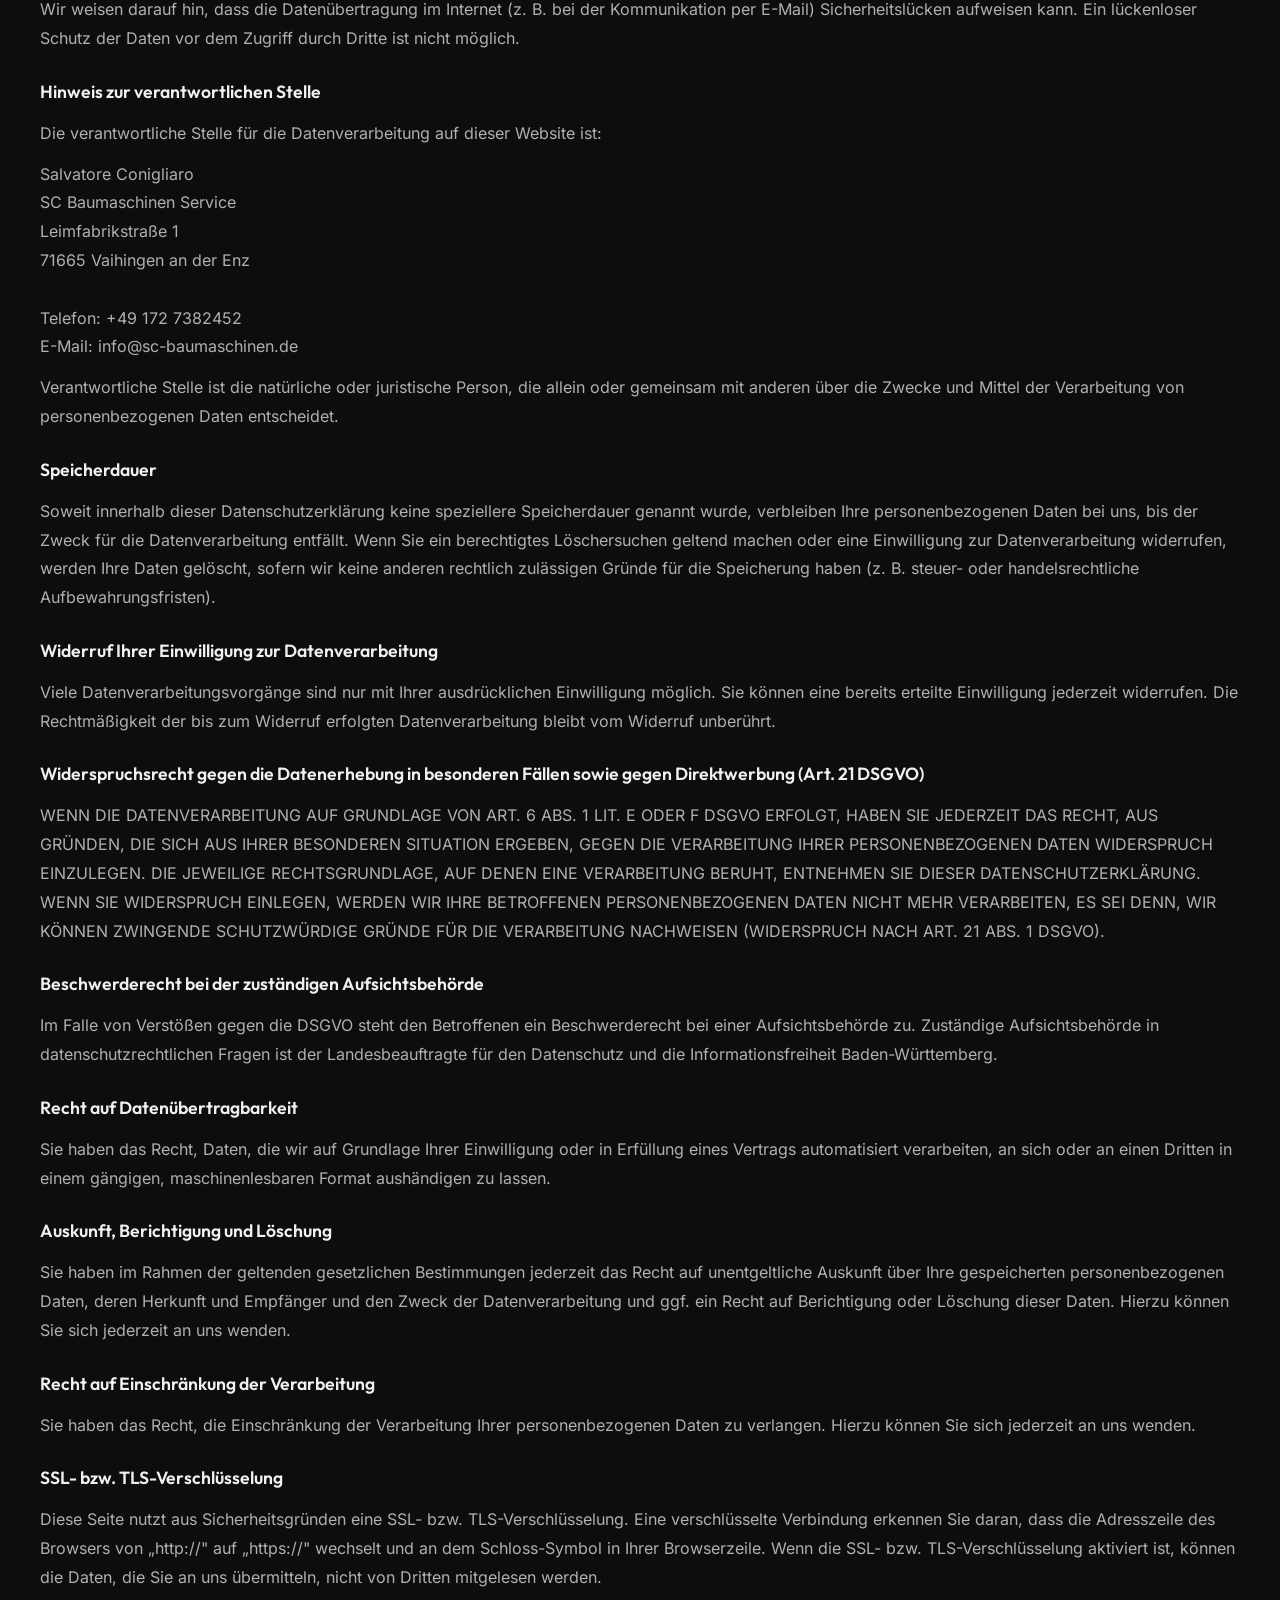
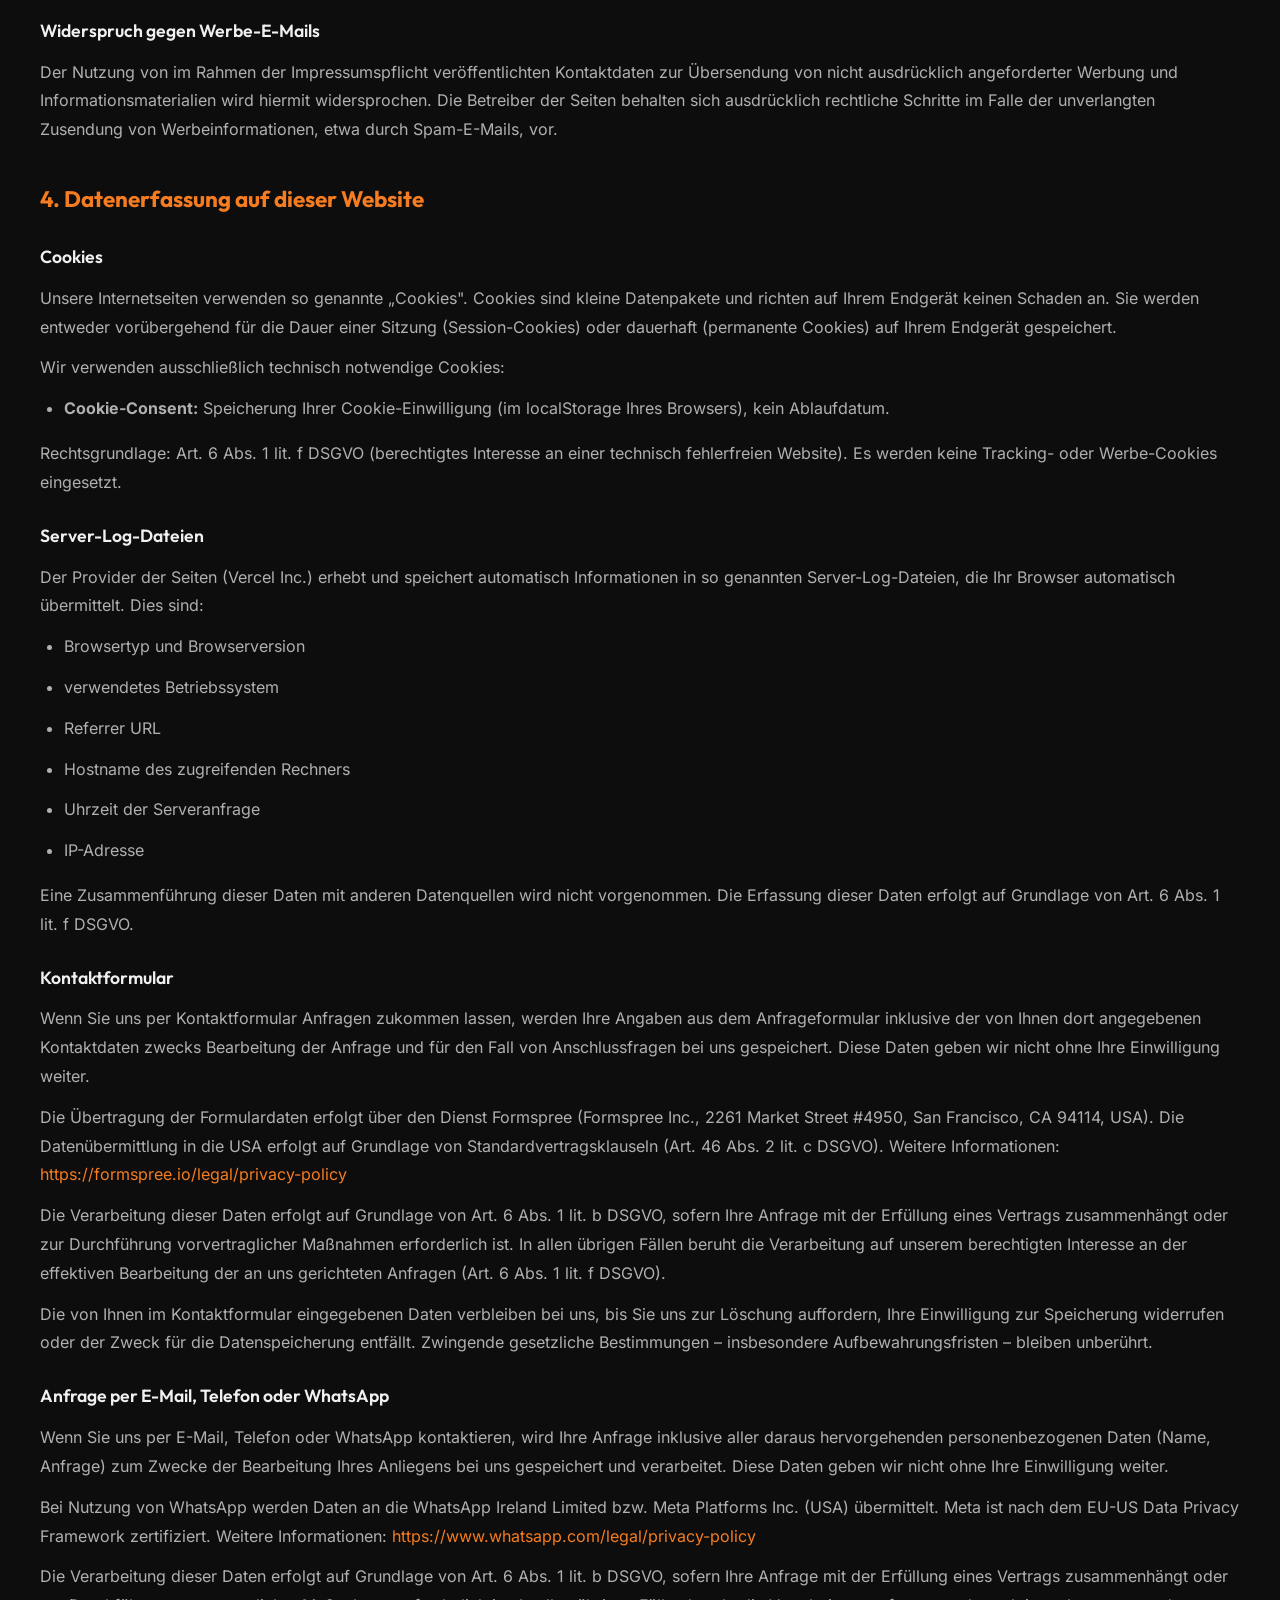
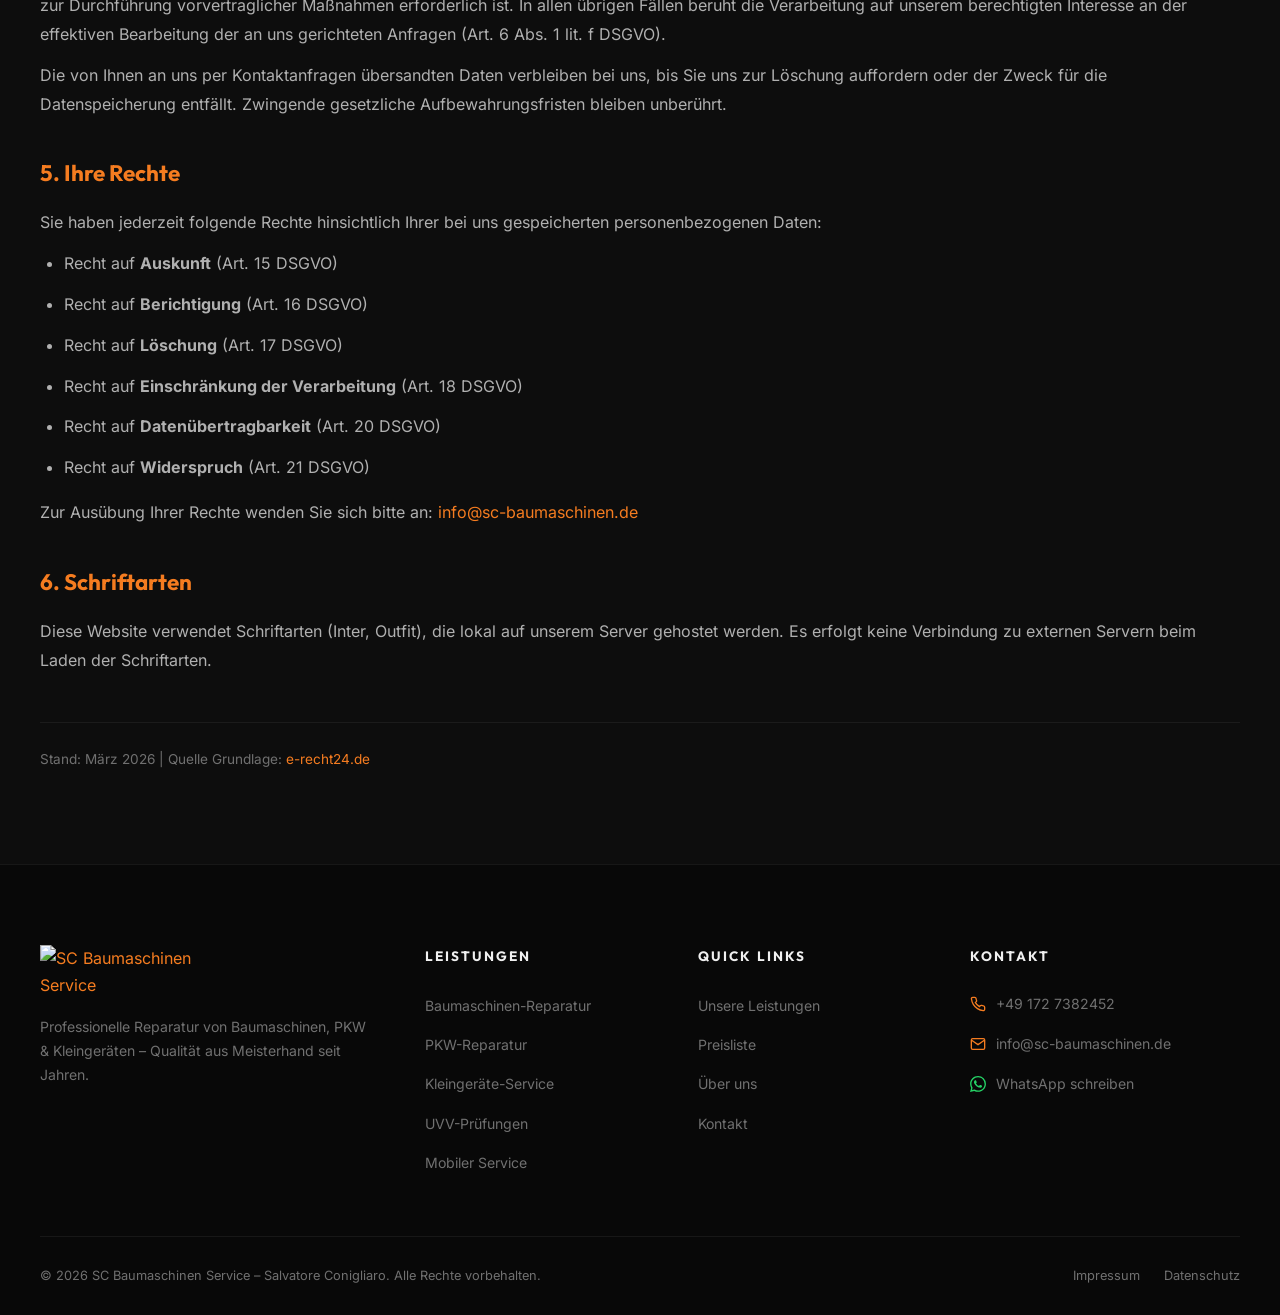
==== commit 1d2f7390: "fix: Nav aus header__container raus – Trennlinien jetzt volle Bildschirmbreite" ====
--- a/datenschutz.html
+++ b/datenschutz.html
@@ -82,15 +82,6 @@
             <a href="index.html" class="header__logo">
                 <img src="assets/logo-header.png" alt="SC Baumaschinen Service Logo" class="header__logo-img">
             </a>
-            <nav class="header__nav" id="nav">
-                <ul class="header__nav-list">
-                    <li><a href="index.html#leistungen" class="header__nav-link">Leistungen</a></li>
-                    <li><a href="index.html#preise" class="header__nav-link">Preise</a></li>
-                    <li><a href="index.html#warum-sc" class="header__nav-link">Warum SC?</a></li>
-                    <li><a href="index.html#uvv" class="header__nav-link">UVV-Prüfung</a></li>
-                    <li class="header__nav-cta-mobile"><a href="index.html#kontakt" class="header__nav-link header__nav-link--cta">Anfrage stellen</a></li>
-                </ul>
-            </nav>
             <div class="header__cta">
                 <a href="index.html#kontakt" class="header__nav-link header__nav-link--cta">Anfrage stellen</a>
             </div>
@@ -100,6 +91,15 @@
                 <span></span>
             </button>
         </div>
+        <nav class="header__nav" id="nav">
+            <ul class="header__nav-list">
+                <li><a href="index.html#leistungen" class="header__nav-link">Leistungen</a></li>
+                <li><a href="index.html#preise" class="header__nav-link">Preise</a></li>
+                <li><a href="index.html#warum-sc" class="header__nav-link">Warum SC?</a></li>
+                <li><a href="index.html#uvv" class="header__nav-link">UVV-Prüfung</a></li>
+                <li class="header__nav-cta-mobile"><a href="index.html#kontakt" class="btn btn--primary btn--lg">Anfrage stellen</a></li>
+            </ul>
+        </nav>
     </header>
 
     <main>
--- a/style.css
+++ b/style.css
@@ -1700,38 +1700,77 @@
 @media (max-width: 768px) {
     .header__nav {
         position: fixed;
-        top: 0;
-        right: -100%;
-        width: 300px;
-        height: 100vh;
+        top: 72px;
+        left: 0;
+        right: 0;
+        width: 100%;
+        height: auto;
+        max-height: 0;
+        overflow: hidden;
         background: rgba(10, 10, 10, 0.98);
         backdrop-filter: blur(20px);
         -webkit-backdrop-filter: blur(20px);
-        padding: 100px 40px 40px;
-        transition: right var(--transition-med);
-        border-left: 1px solid var(--border-subtle);
-        z-index: 1000;
+        padding: 0;
+        transition: max-height 0.35s ease;
+        border-bottom: none;
+        z-index: 999;
     }
 
     .header__nav--open {
-        right: 0;
+        max-height: 500px;
+        border-bottom: 1px solid var(--border-subtle);
     }
 
     .header__nav-list {
         flex-direction: column;
-        gap: 4px;
+        gap: 0;
+        padding: 0;
+    }
+
+    .header__nav-list > li {
+        border-bottom: 1px solid rgba(255,255,255,0.07);
+        padding: 0;
     }
 
     .header__nav-link {
         display: block;
-        font-size: 1.1rem;
-        padding: 16px 20px;
-        border-radius: var(--radius-sm);
+        font-size: 0.85rem;
+        font-weight: 600;
+        padding: 18px 24px;
+        border-radius: 0;
+        text-align: center;
+        color: rgba(255,255,255,0.75);
+        letter-spacing: 0.12em;
+        text-transform: uppercase;
+    }
+
+    .header__nav-link:hover {
+        background: rgba(255,255,255,0.04);
+        color: var(--primary);
     }
 
     .header__nav-link--cta {
+        display: none;
+    }
+
+    .header__nav-cta-mobile {
+        display: block;
+        border-bottom: none;
+        padding: 20px 24px 24px;
+        background: rgba(15, 15, 15, 0.6);
+        border-top: 1px solid rgba(255,255,255,0.07);
+        list-style: none;
+    }
+
+    .header__nav-cta-mobile .btn {
+        width: 100%;
+        display: block;
         text-align: center;
-        margin-top: 16px;
+        justify-content: center;
+        font-size: 1rem;
+        padding: 16px 24px;
+        border-radius: var(--radius-md);
+        box-sizing: border-box;
     }
 
     .header__burger {
@@ -1740,10 +1779,6 @@
 
     .header__cta {
         display: none;
-    }
-
-    .header__nav-cta-mobile {
-        display: list-item;
     }
 
     .hero {
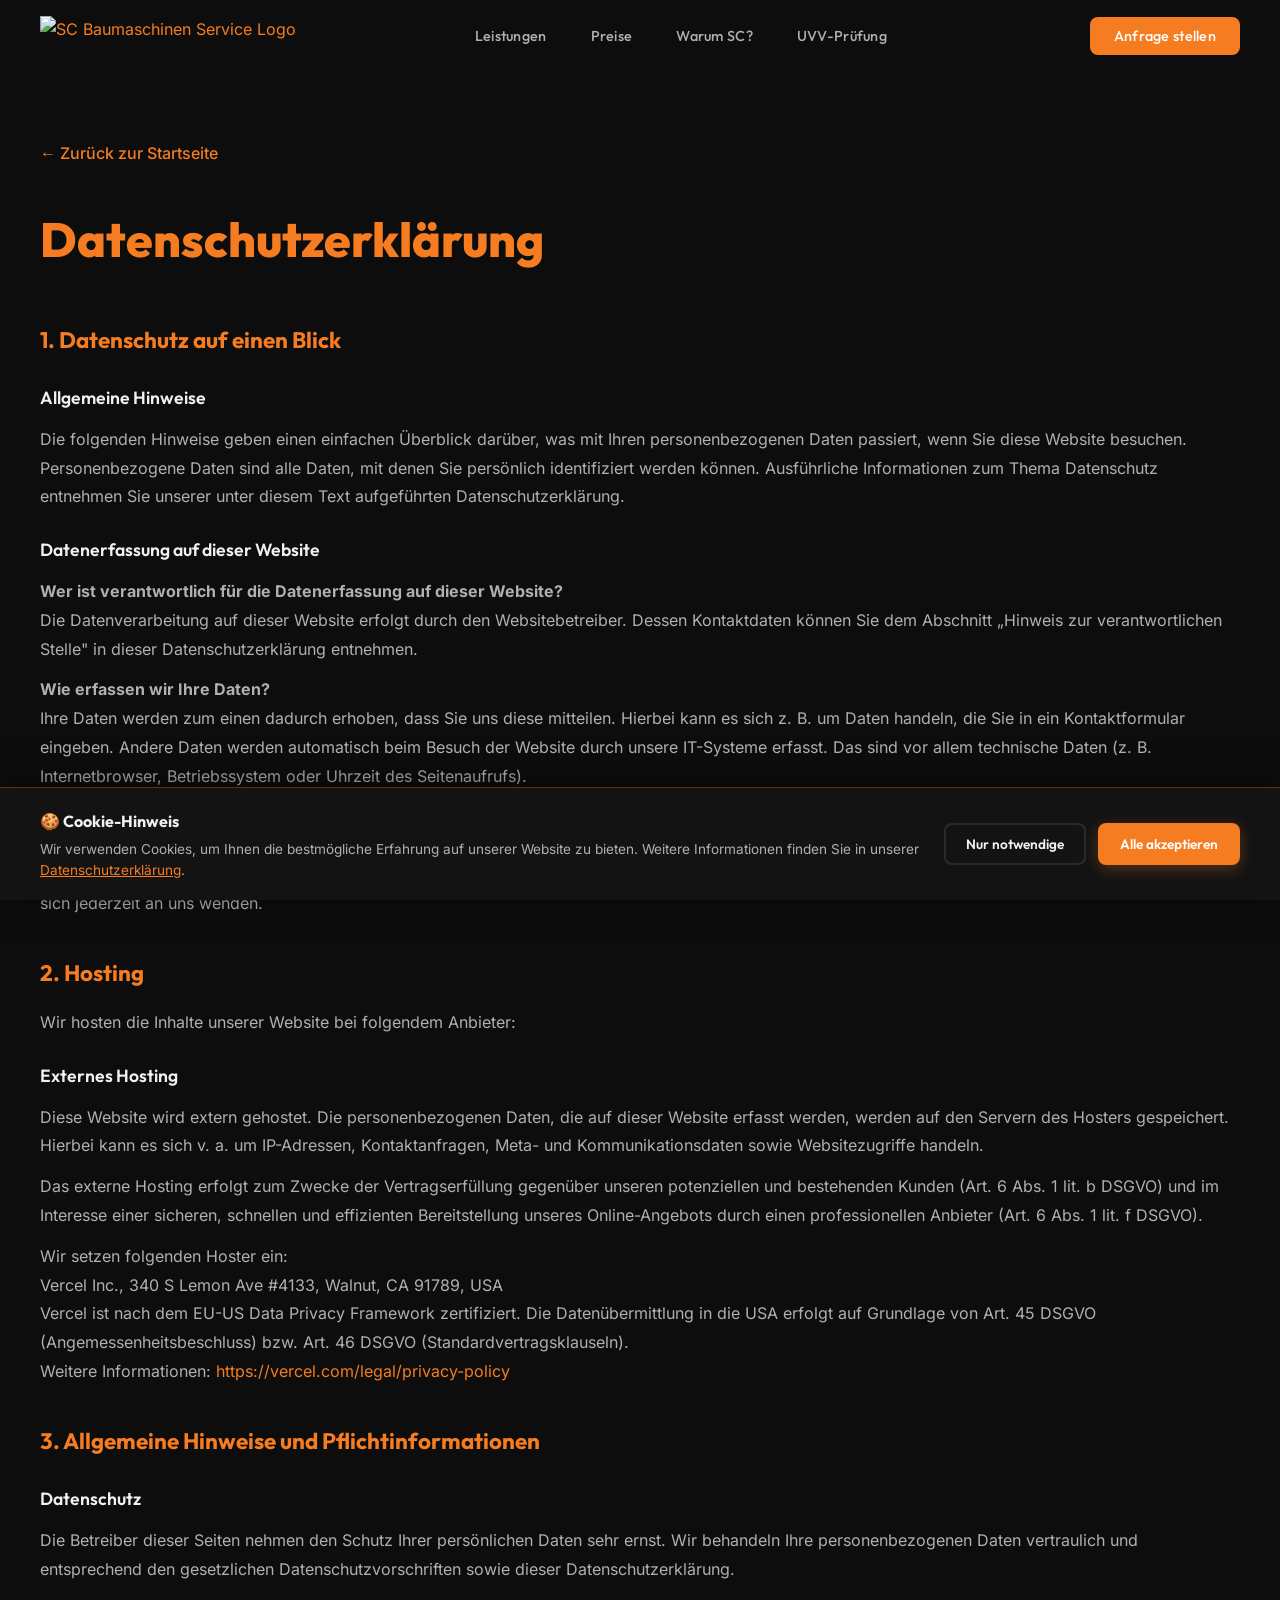
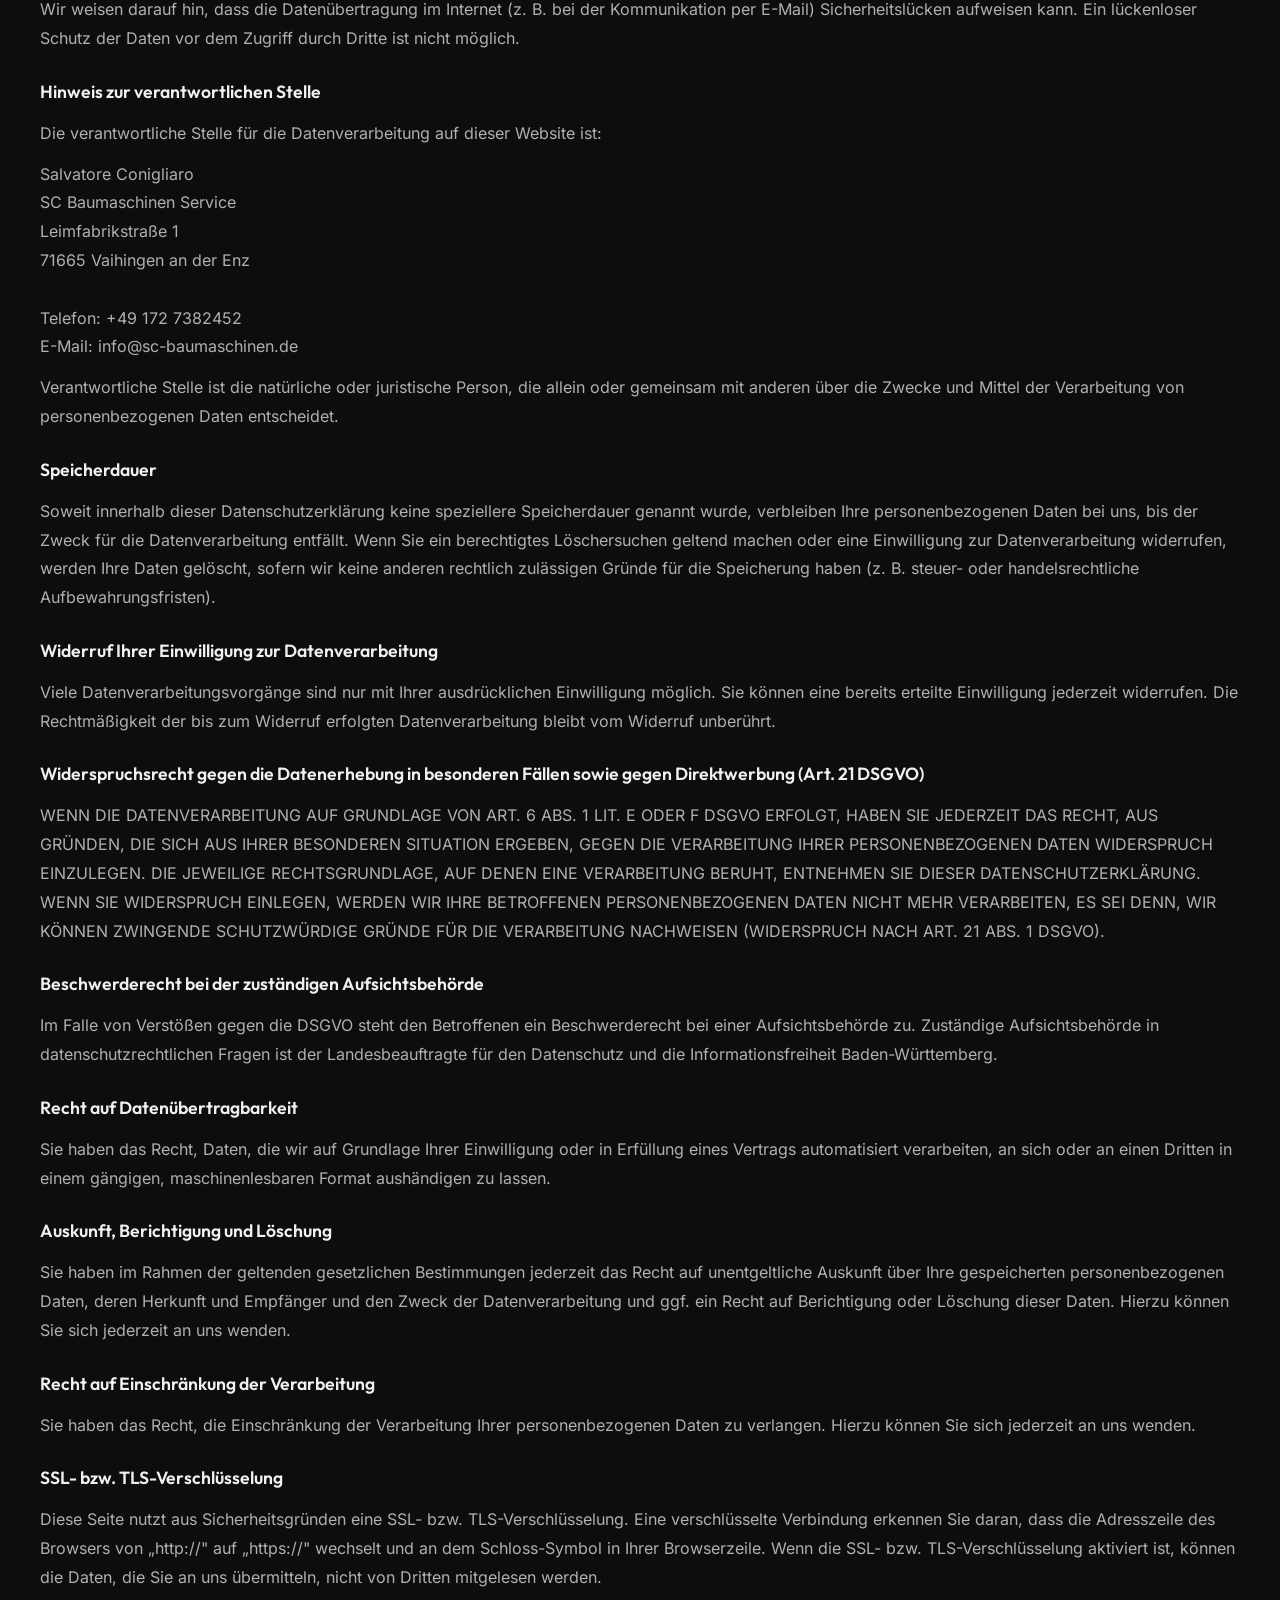
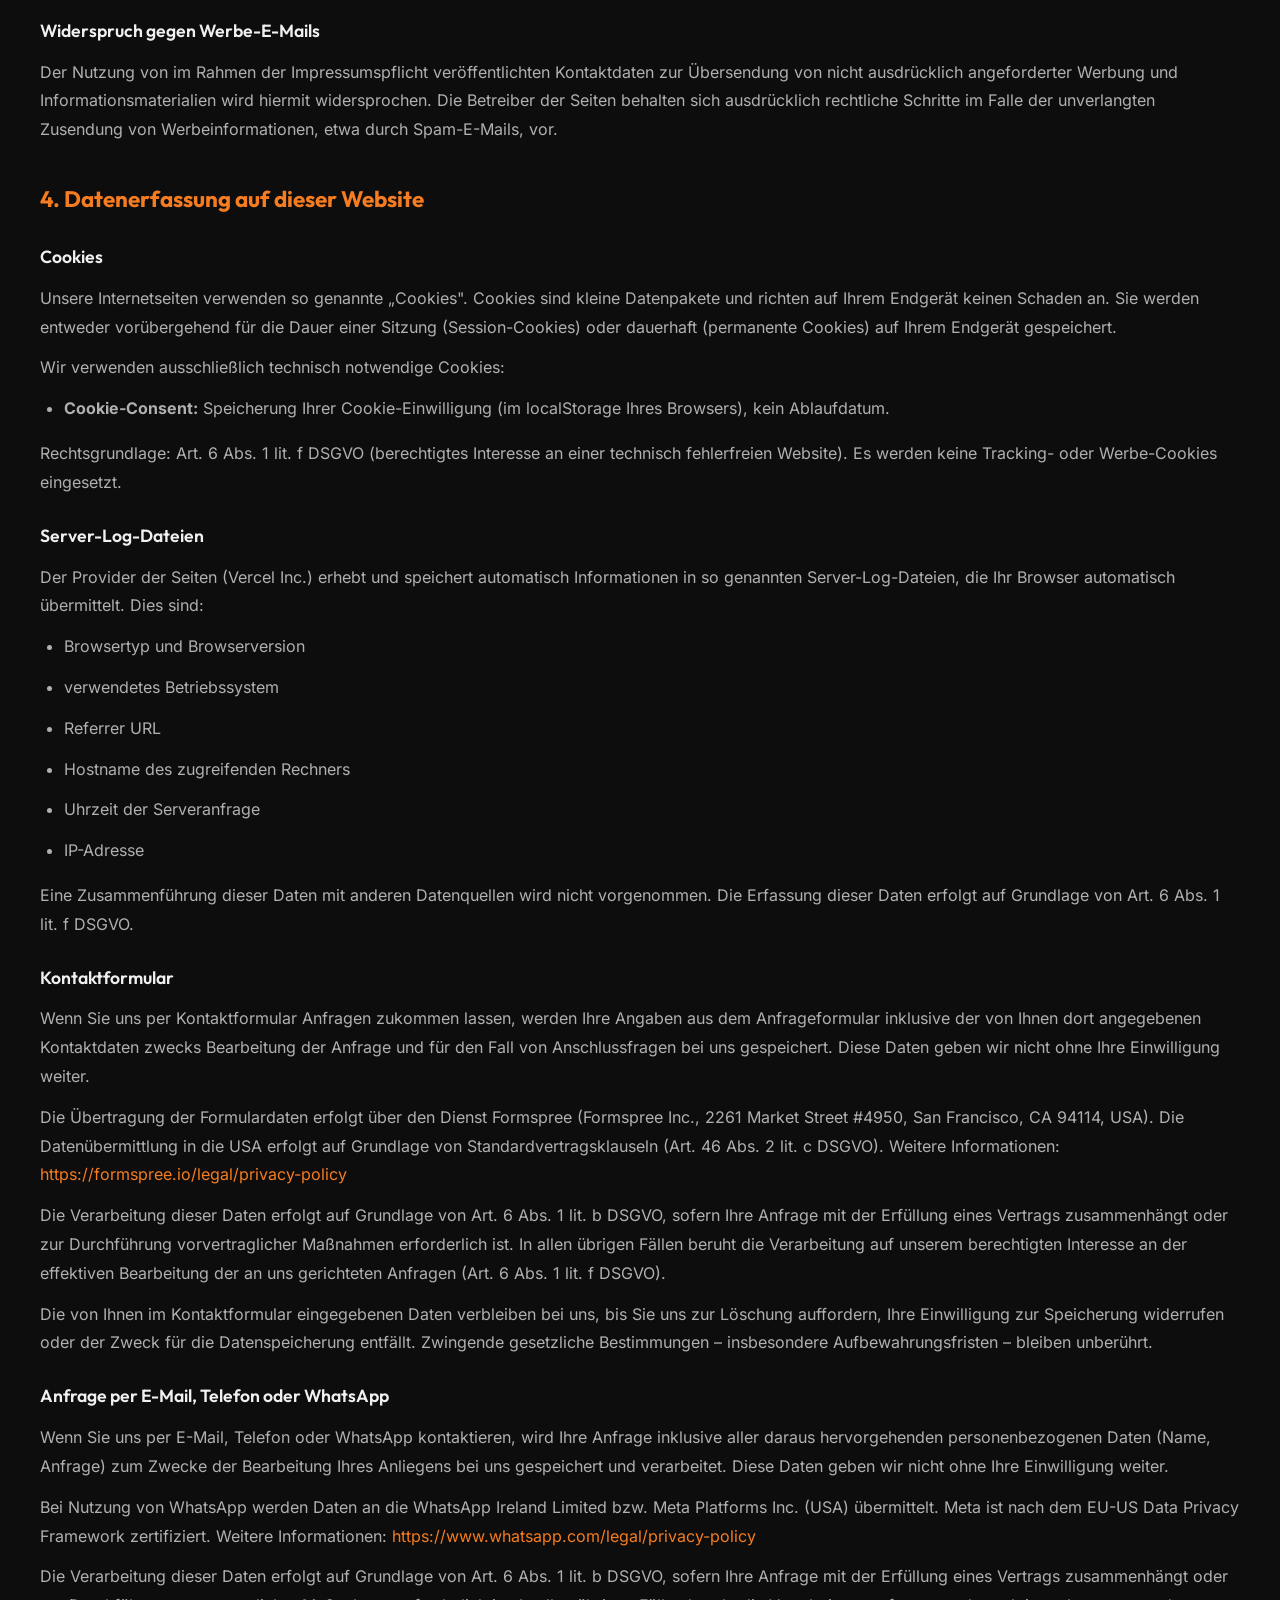
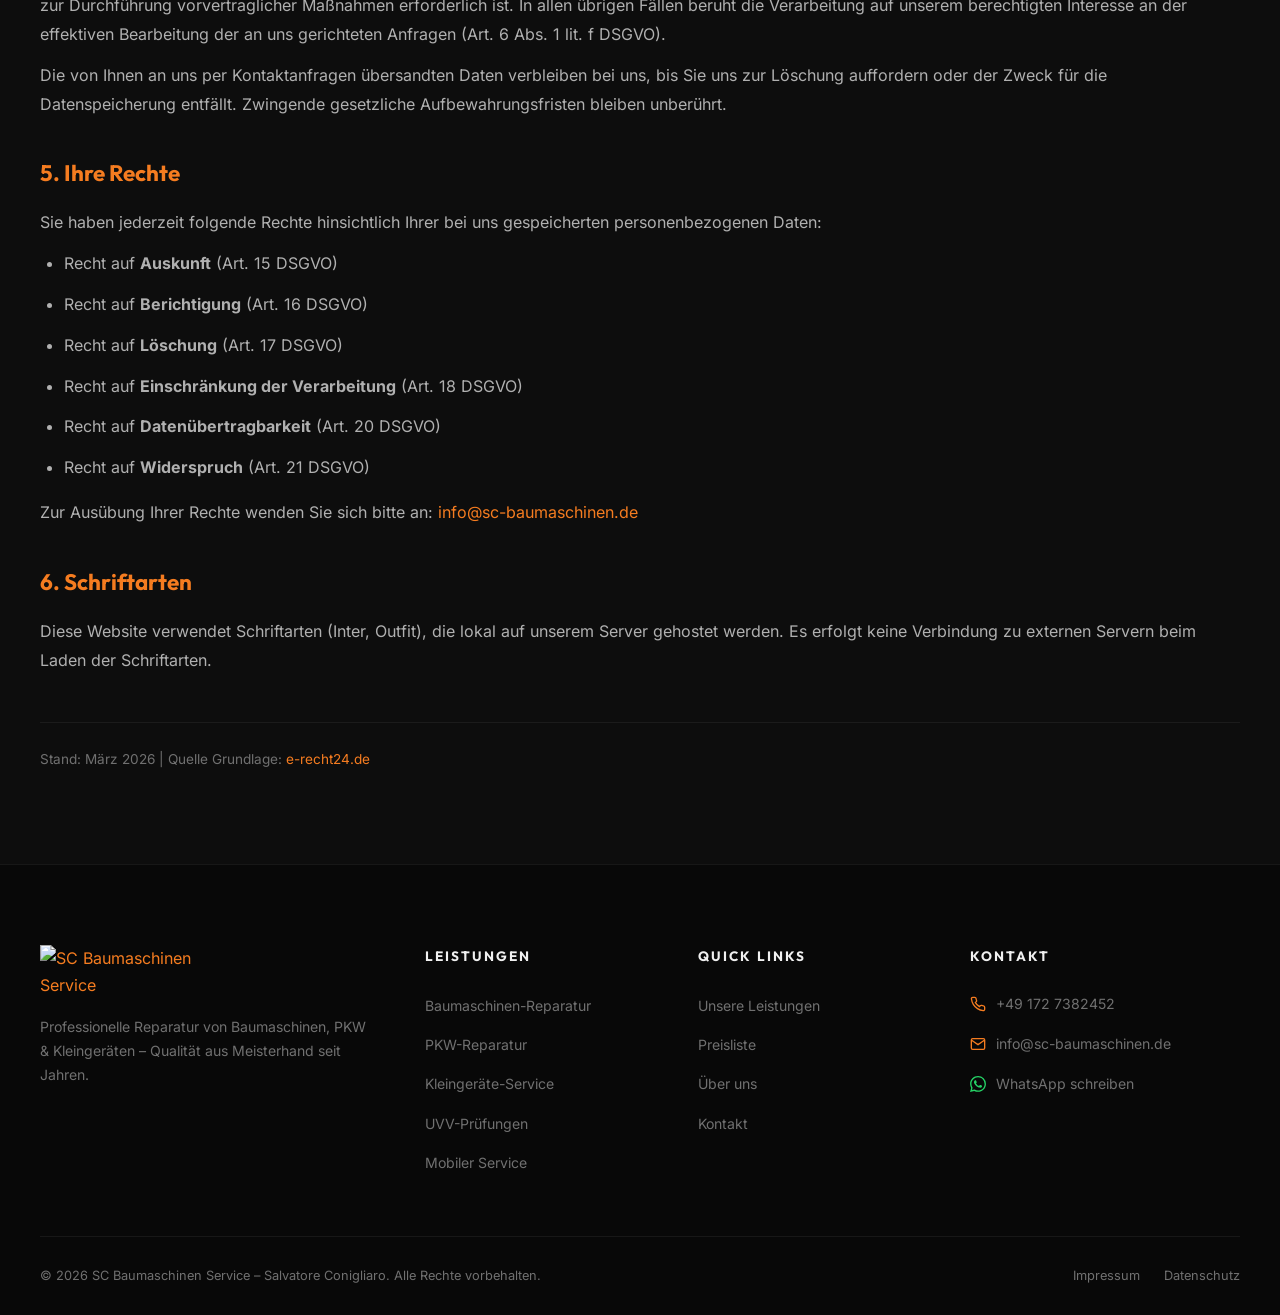
==== commit 4bf7065f: "fix: nav in header__container verschoben – vertikale Ausrichtung auf Desktop korrekt" ====
--- a/datenschutz.html
+++ b/datenschutz.html
@@ -82,6 +82,15 @@
             <a href="index.html" class="header__logo">
                 <img src="assets/logo-header.png" alt="SC Baumaschinen Service Logo" class="header__logo-img">
             </a>
+            <nav class="header__nav" id="nav">
+                <ul class="header__nav-list">
+                    <li><a href="index.html#leistungen" class="header__nav-link">Leistungen</a></li>
+                    <li><a href="index.html#preise" class="header__nav-link">Preise</a></li>
+                    <li><a href="index.html#warum-sc" class="header__nav-link">Warum SC?</a></li>
+                    <li><a href="index.html#uvv" class="header__nav-link">UVV-Prüfung</a></li>
+                    <li class="header__nav-cta-mobile"><a href="index.html#kontakt" class="btn btn--primary btn--lg">Anfrage stellen</a></li>
+                </ul>
+            </nav>
             <div class="header__cta">
                 <a href="index.html#kontakt" class="header__nav-link header__nav-link--cta">Anfrage stellen</a>
             </div>
@@ -91,15 +100,6 @@
                 <span></span>
             </button>
         </div>
-        <nav class="header__nav" id="nav">
-            <ul class="header__nav-list">
-                <li><a href="index.html#leistungen" class="header__nav-link">Leistungen</a></li>
-                <li><a href="index.html#preise" class="header__nav-link">Preise</a></li>
-                <li><a href="index.html#warum-sc" class="header__nav-link">Warum SC?</a></li>
-                <li><a href="index.html#uvv" class="header__nav-link">UVV-Prüfung</a></li>
-                <li class="header__nav-cta-mobile"><a href="index.html#kontakt" class="btn btn--primary btn--lg">Anfrage stellen</a></li>
-            </ul>
-        </nav>
     </header>
 
     <main>
--- a/style.css
+++ b/style.css
@@ -360,6 +360,7 @@
     flex: 1;
     display: flex;
     justify-content: center;
+    align-items: center;
 }
 
 .header__nav-list {
@@ -939,7 +940,7 @@
 @media (max-width: 600px) {
     .pricing-cta {
         background: var(--bg-card);
-        border: 2px solid var(--primary) !important;
+        border: 1px solid rgba(255,255,255,0.12) !important;
         border-radius: var(--radius-lg);
         padding: 28px 20px;
         text-align: center;
@@ -1722,18 +1723,25 @@
     }
 
     .header__nav-list {
-        flex-direction: column;
+        display: block;
+        flex-direction: unset;
         gap: 0;
         padding: 0;
+        margin: 0;
+        width: 100%;
     }
 
     .header__nav-list > li {
-        border-bottom: 1px solid rgba(255,255,255,0.07);
+        display: block;
+        width: 100%;
+        border-bottom: 1px solid rgba(255,255,255,0.1);
         padding: 0;
+        list-style: none;
     }
 
     .header__nav-link {
         display: block;
+        width: 100%;
         font-size: 0.85rem;
         font-weight: 600;
         padding: 18px 24px;
@@ -1742,6 +1750,7 @@
         color: rgba(255,255,255,0.75);
         letter-spacing: 0.12em;
         text-transform: uppercase;
+        box-sizing: border-box;
     }
 
     .header__nav-link:hover {
@@ -1756,21 +1765,23 @@
     .header__nav-cta-mobile {
         display: block;
         border-bottom: none;
-        padding: 20px 24px 24px;
+        padding: 24px 0 28px;
         background: rgba(15, 15, 15, 0.6);
         border-top: 1px solid rgba(255,255,255,0.07);
         list-style: none;
     }
 
     .header__nav-cta-mobile .btn {
-        width: 100%;
         display: block;
+        width: calc(100% - 64px);
+        margin: 0 auto;
         text-align: center;
-        justify-content: center;
         font-size: 1rem;
         padding: 16px 24px;
         border-radius: var(--radius-md);
         box-sizing: border-box;
+        margin-top: 32px;
+        margin-bottom: 32px;
     }
 
     .header__burger {
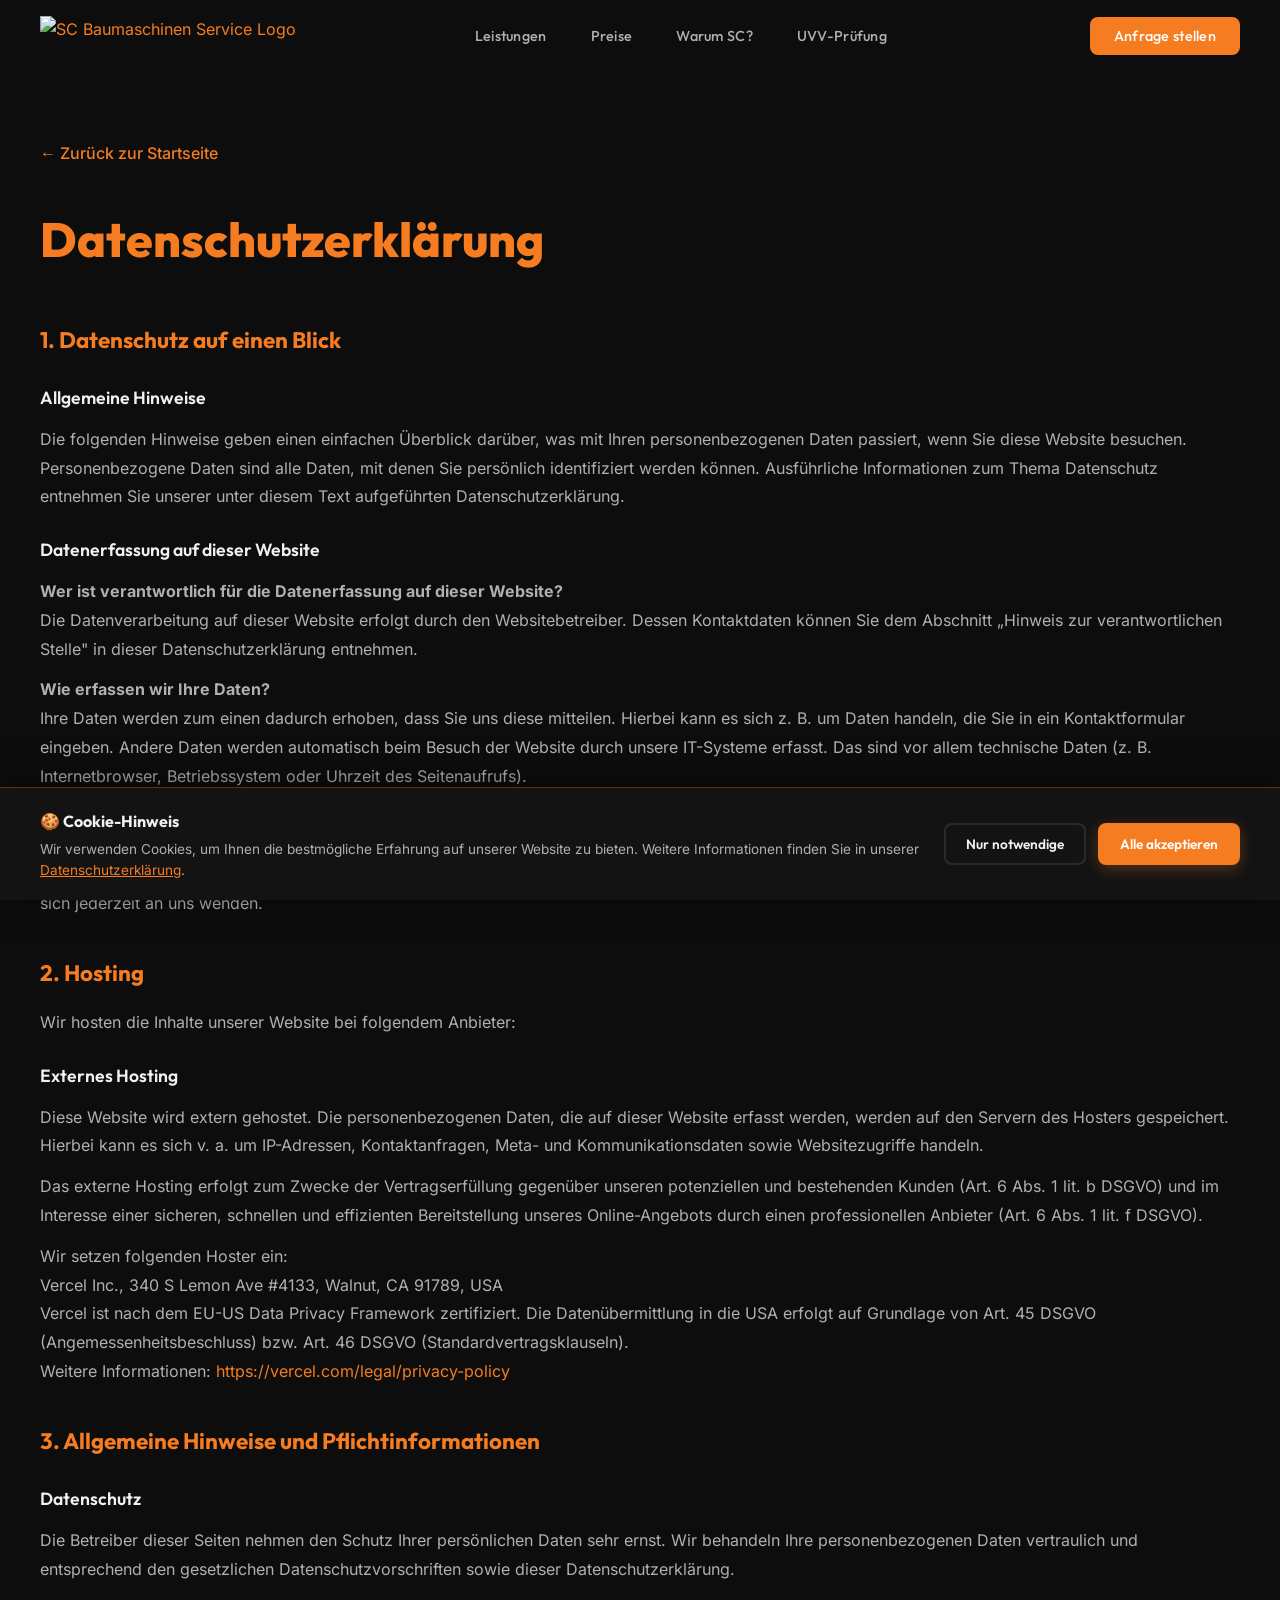
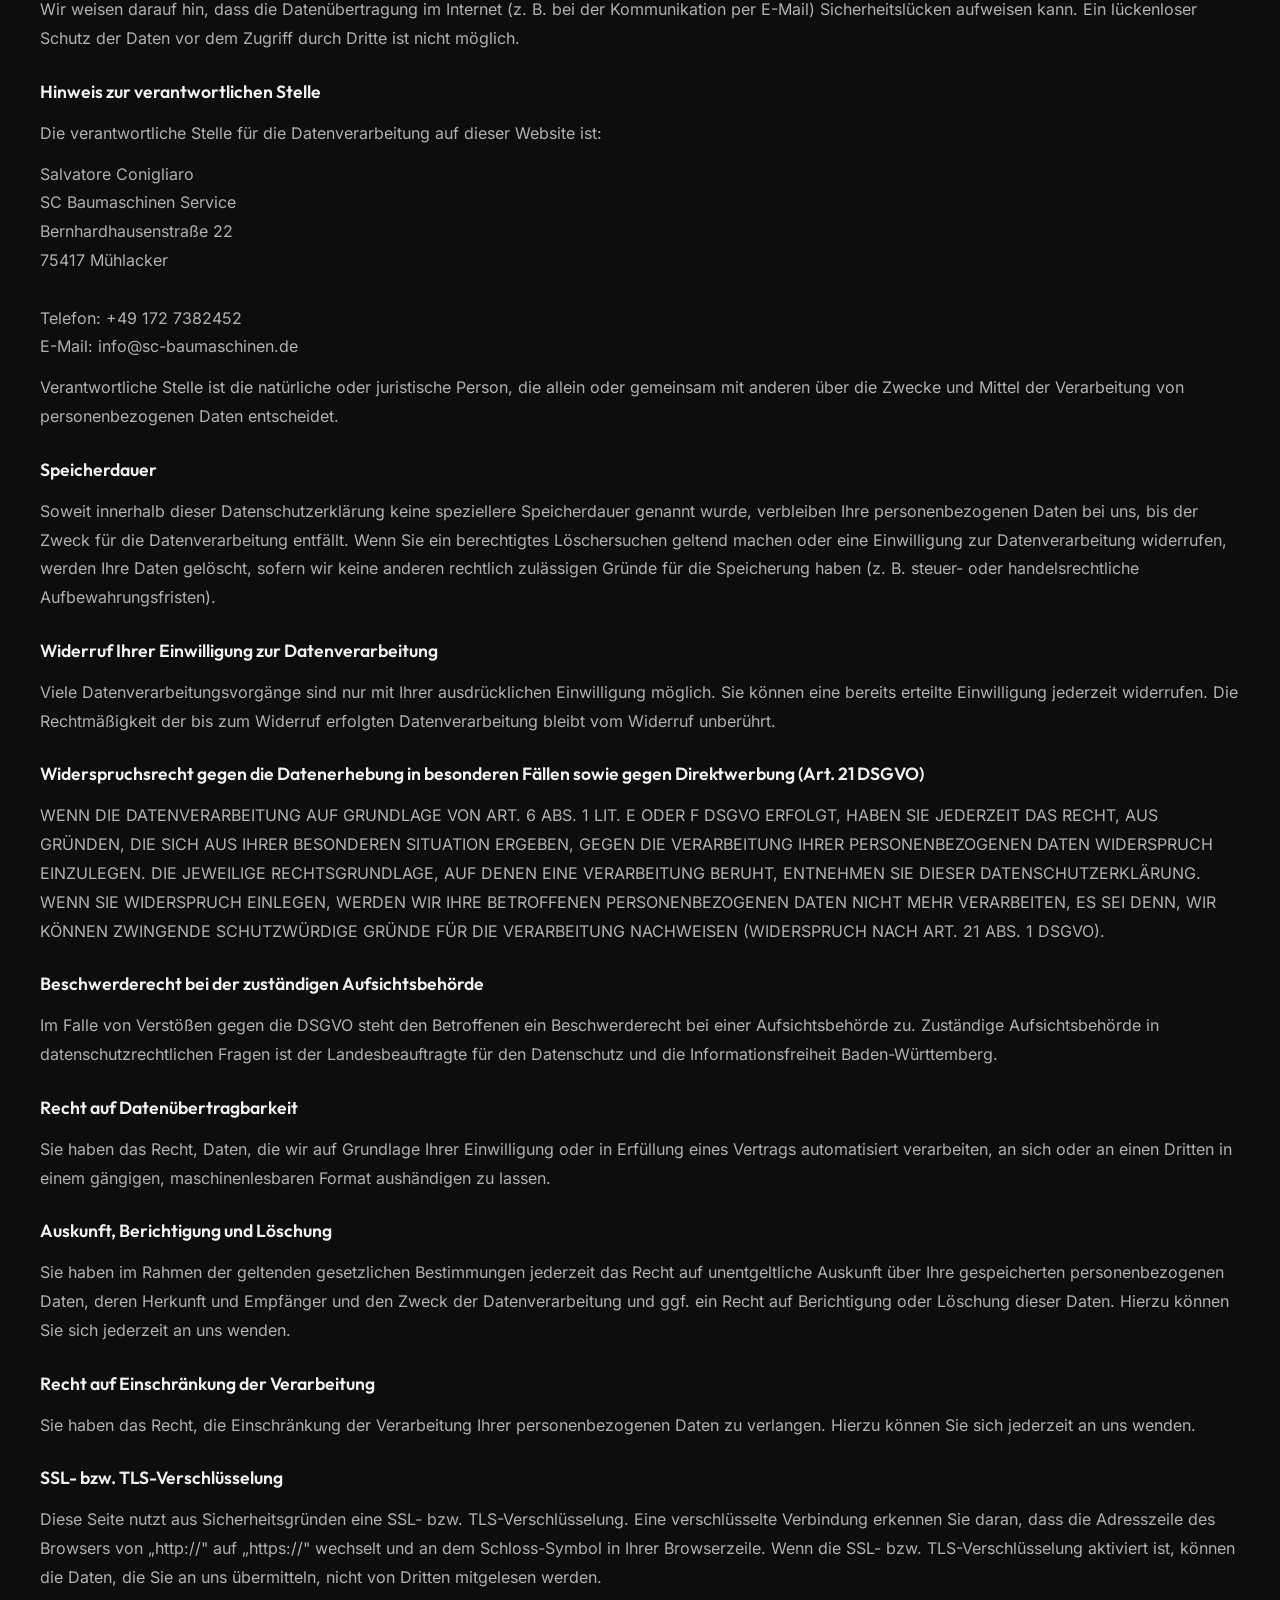
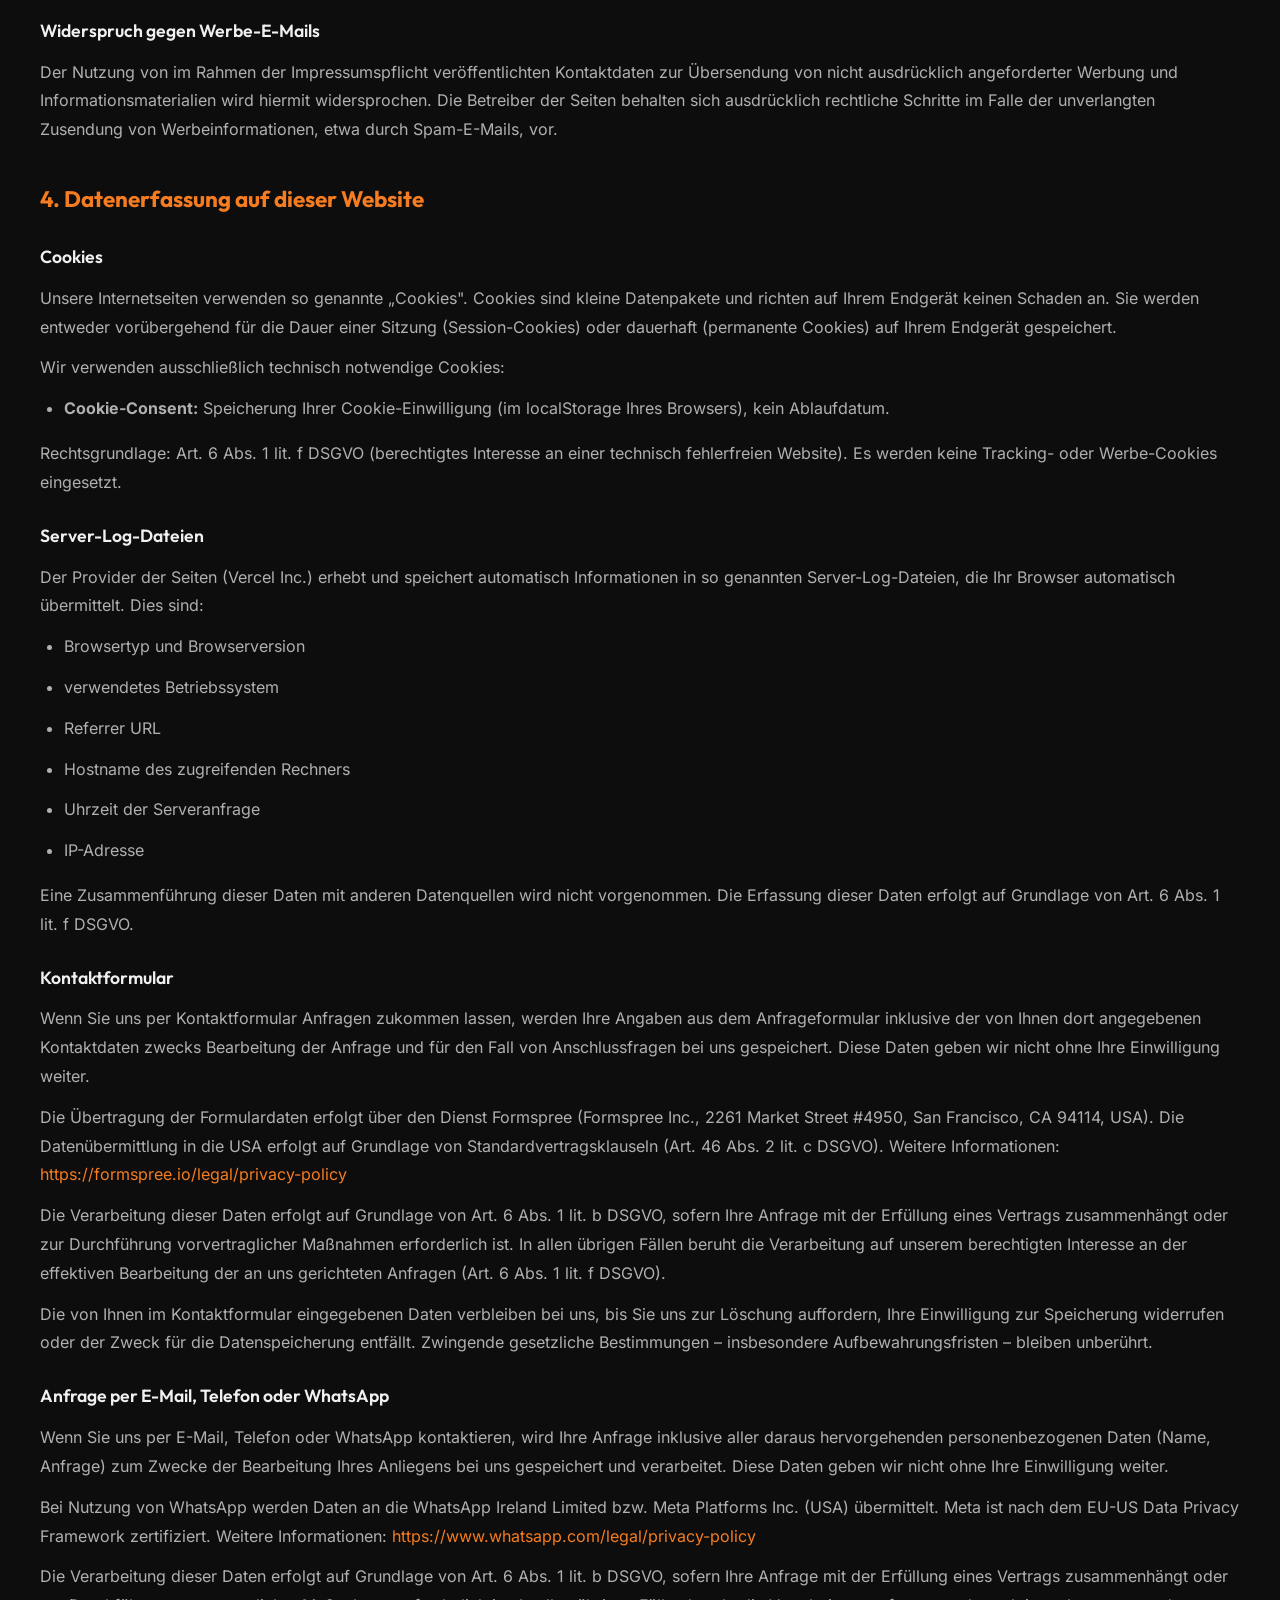
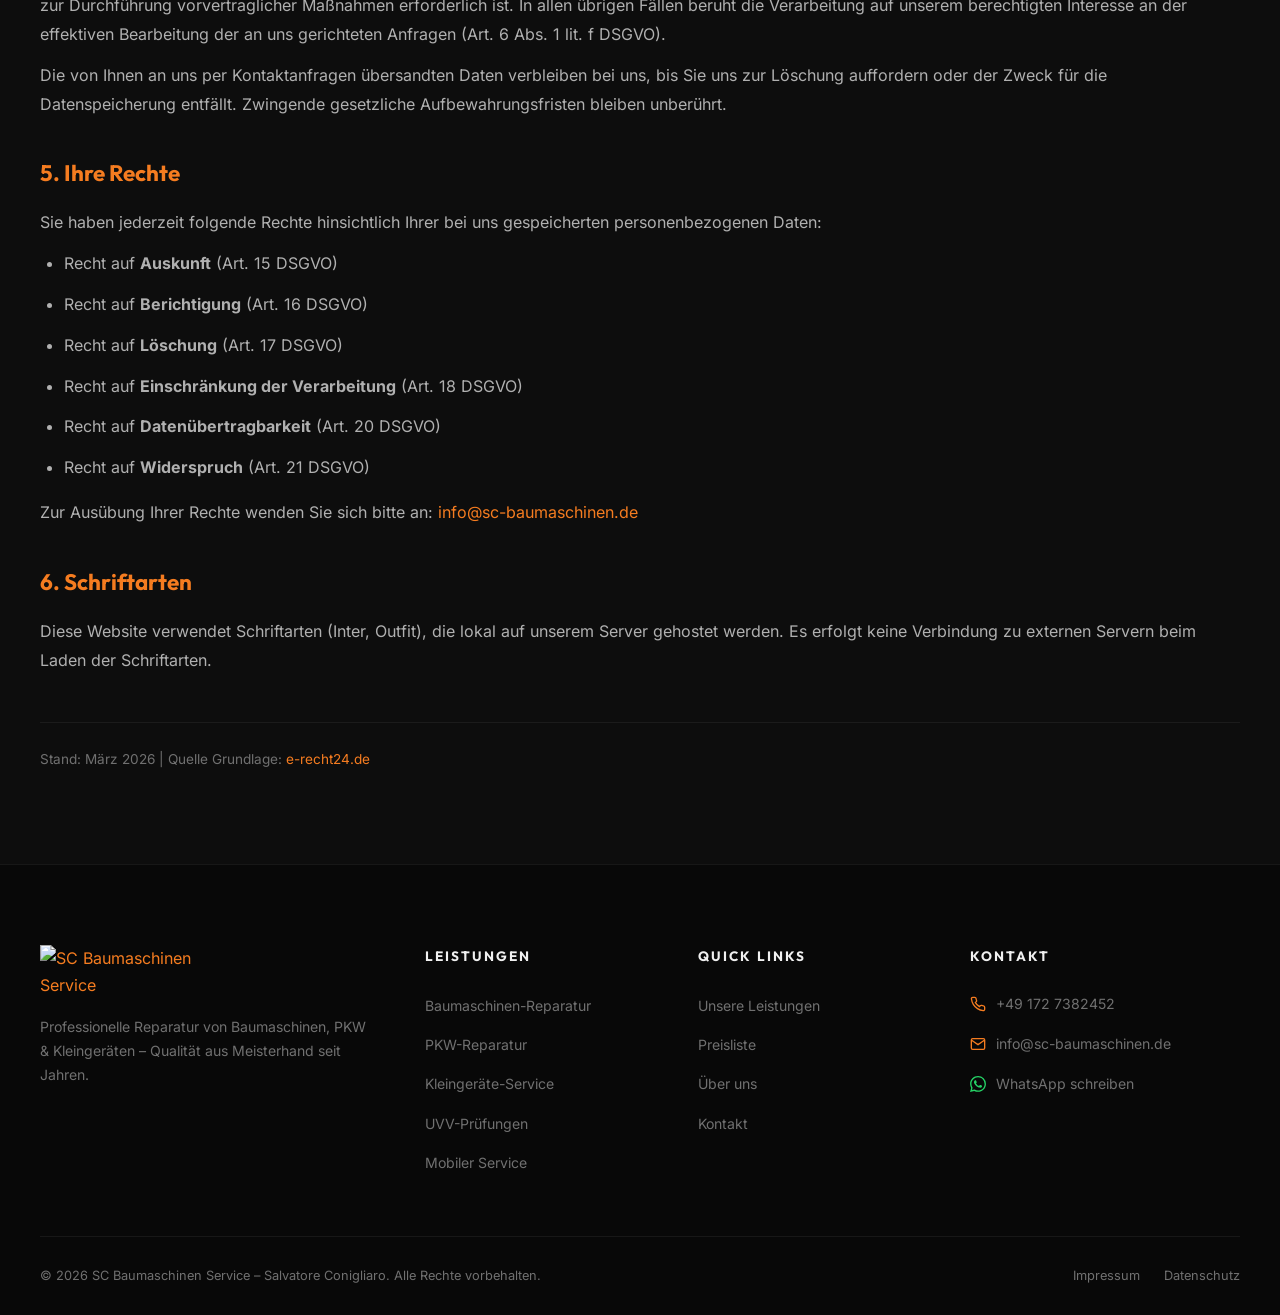
==== commit 9fb8d61d: "Update datenschutz.html" ====
--- a/datenschutz.html
+++ b/datenschutz.html
@@ -141,8 +141,8 @@
                 <p>Die verantwortliche Stelle für die Datenverarbeitung auf dieser Website ist:</p>
                 <p>Salvatore Conigliaro<br>
                 SC Baumaschinen Service<br>
-                Leimfabrikstraße 1<br>
-                71665 Vaihingen an der Enz<br><br>
+                Bernhardhausenstraße 22<br>
+                75417 Mühlacker<br><br>
                 Telefon: +49 172 7382452<br>
                 E-Mail: info@sc-baumaschinen.de</p>
                 <p>Verantwortliche Stelle ist die natürliche oder juristische Person, die allein oder gemeinsam mit anderen über die Zwecke und Mittel der Verarbeitung von personenbezogenen Daten entscheidet.</p>
